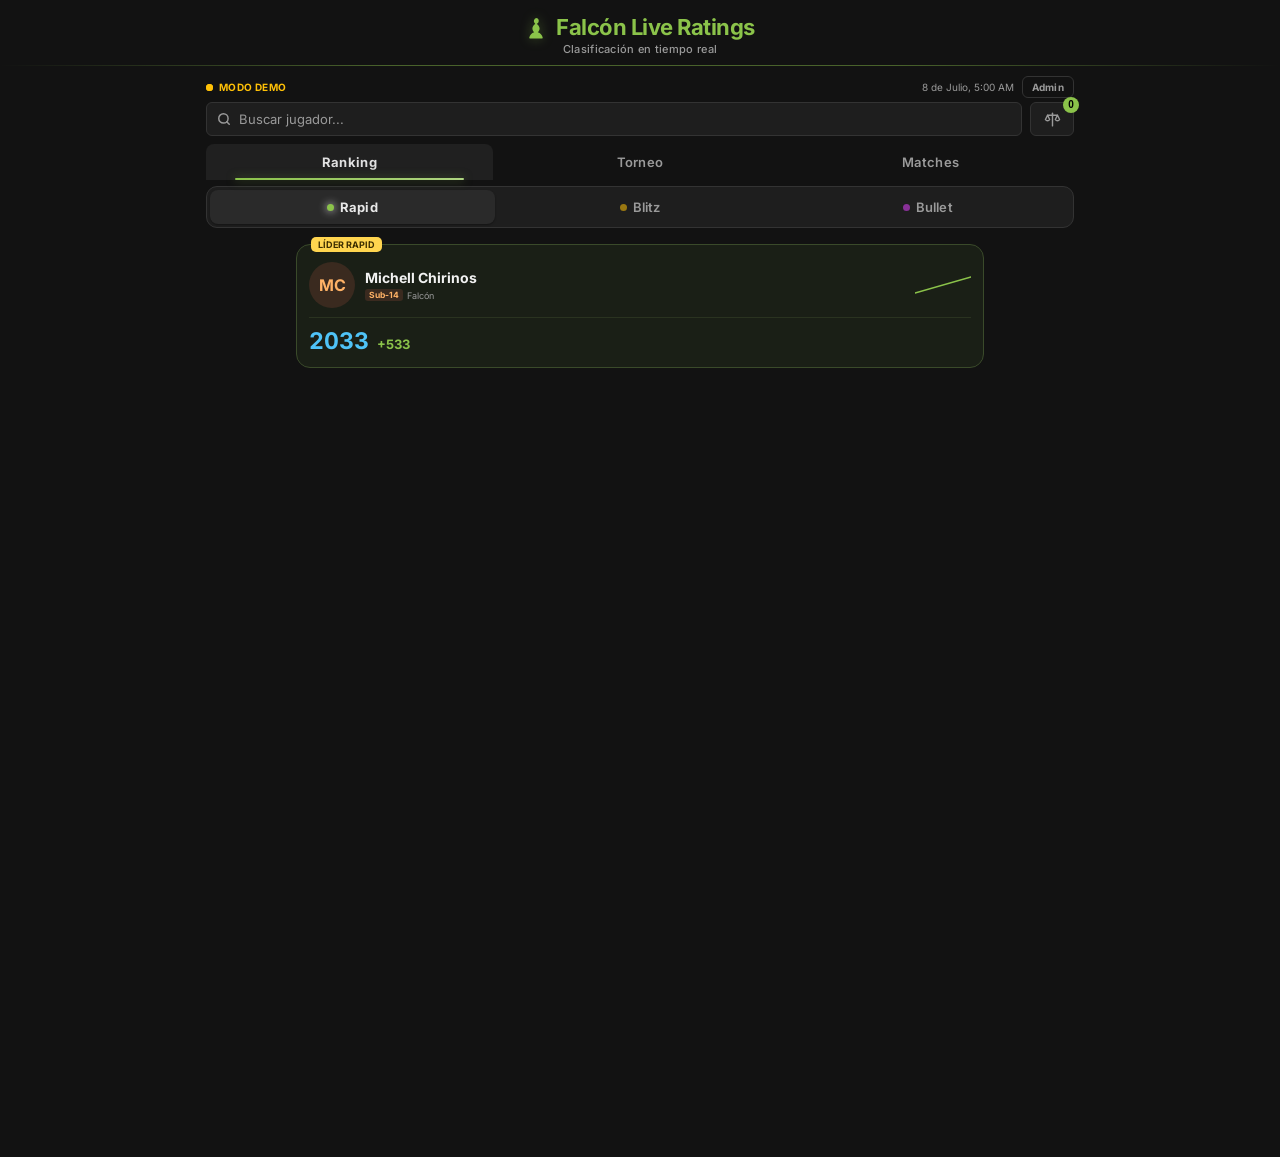
==== index.html @ d4ab5577 "feat(web): index v3.6 de GLM 5.3 con atajos PWA, deep links y modo comparar" ====
<!DOCTYPE html>
<html lang="es">
<head>
<meta charset="UTF-8">
<meta name="viewport" content="width=device-width,initial-scale=1,viewport-fit=cover">
<title>Falcón Live Ratings</title>
<link rel="manifest" href="/manifest.webmanifest">
<link rel="icon" href="/icons/favicon-32.png" sizes="32x32" type="image/png">
<link rel="apple-touch-icon" href="/icons/apple-touch-icon.png">
<meta name="theme-color" content="#121212">
<meta name="mobile-web-app-capable" content="yes">
<meta name="apple-mobile-web-app-capable" content="yes">
<meta name="apple-mobile-web-app-status-bar-style" content="black-translucent">
<meta name="apple-mobile-web-app-title" content="Falcón">
<link rel="stylesheet" href="/fonts/inter.css">
<!-- Chart.js: defer para no bloquear el primer render (Mejora 5) -->
<script src="/vendor/chart.umd.min.js" defer></script>
<style>
*{margin:0;padding:0;box-sizing:border-box}
:root{
  --bg:#121212;--bg2:#1e1e1e;--bg3:#2a2a2a;
  --text:#e8e8e8;--text2:#b3b3b3;
  --green:#8BC34A;--red:#f44336;--blue:#42a5f5;
  --border:#333;--hover:#2a2a2a;
  --tab-active:#8BC34A;--tab-bg:#1e1e1e;
  --rank-red:#e57373;--header-green:#8BC34A;
  --gold:#ffd54f;--silver:#b0bec5;--bronze:#ffab40;
  /* NUEVO (Mejora 4): tokens de accesibilidad y jerarquía */
  --text3:#9a9a9a;                 /* subido de #888 → contraste AA sobre #121212 */
  --focus-ring:0 0 0 2px #121212, 0 0 0 4px #8BC34A;
  --shadow-1:0 1px 2px rgba(0,0,0,.35);
  --shadow-2:0 4px 14px rgba(0,0,0,.45);
  --ease-out:cubic-bezier(.2,.7,.2,1);
  --dur-fast:.15s;--dur:.22s;--dur-slow:.35s
}
body{font-family:'Inter',system-ui,-apple-system,sans-serif;
  background:var(--bg);color:var(--text);
  min-height:100vh;-webkit-font-smoothing:antialiased;
  -webkit-tap-highlight-color:transparent}

/* ─── HEADER ─── */
.header{background:var(--bg);border-bottom:1px solid var(--border);
  padding:14px 16px 10px}
.header-inner{max-width:720px;margin:0 auto;text-align:center}
.header h1{font-size:20px;font-weight:700;color:var(--header-green);
  letter-spacing:-.5px;line-height:1.2}
.header .sub{font-size:11px;color:var(--text3);font-weight:500;
  margin-top:2px;letter-spacing:.3px}

/* ─── DATE ─── */
.date-bar{max-width:720px;margin:0 auto;padding:8px 16px 6px;
  text-align:center}
.date-bar span{font-size:13px;color:var(--text2);font-weight:500}

/* ─── SEARCH ─── */
.search-wrap{max-width:720px;margin:0 auto;padding:4px 16px 8px}
.search-box{display:flex;align-items:center;background:var(--bg2);
  border:1px solid var(--border);border-radius:6px;padding:0 10px;height:34px}
.search-box svg{flex-shrink:0;color:var(--text3)}
.search-box input{flex:1;background:none;border:none;outline:none;
  color:var(--text);font-size:13px;font-family:inherit;
  padding:0 8px;height:100%}
.search-box input::placeholder{color:var(--text3)}

/* ─── TABS ─── */
.tabs{max-width:720px;margin:0 auto;padding:0 16px 2px;
  display:flex;gap:4px;position:relative}
.tab-btn{flex:1;padding:9px 6px;font-size:11.5px;font-weight:600;
  color:var(--text3);background:transparent;border:none;
  cursor:pointer;transition:color .2s ease,background .2s ease;font-family:inherit;
  letter-spacing:.3px;text-align:center;border-radius:8px 8px 0 0;
  position:relative}
.tab-btn::after{content:'';position:absolute;bottom:0;left:20%;right:20%;height:2px;
  border-radius:1px;background:transparent;transition:all .25s ease}
.tab-btn:hover{color:var(--text);background:rgba(255,255,255,.04)}
.tab-btn.active{color:#e0e0e0;font-weight:700;background:rgba(255,255,255,.06)}
.tab-btn.active::after{left:10%;right:10%;height:2.5px;background:linear-gradient(90deg,#8BC34A,#aed581);box-shadow:0 0 8px rgba(139,195,74,.4)}
.tab-btn .live-badge{display:inline-block;font-size:7.5px;font-weight:700;
  color:#fff;background:rgba(244,67,54,.75);padding:1px 5px;
  border-radius:3px;margin-left:3px;vertical-align:1px;animation:liveBlink 1.8s ease-in-out infinite;
  letter-spacing:.3px}
@keyframes liveBlink{0%,100%{opacity:1}50%{opacity:.5}}

/* ─── TOURNAMENT HEADER ─── */
.t-header{max-width:720px;margin:0 auto;padding:14px 16px 6px}
.t-header h2{font-size:14px;font-weight:700;color:var(--text);line-height:1.3}
.t-header .meta{font-size:11px;color:var(--text2);margin-top:2px;font-weight:500}

/* Fila de navegación entre torneos: chevron ‹ · título centrado · chevron › */
.t-nav-row{display:flex;align-items:center;justify-content:space-between;gap:8px}
.t-nav-row h2{flex:1;text-align:center;justify-content:center}
.t-nav-arrow{
  background:none;border:none;cursor:pointer;
  width:32px;height:32px;border-radius:8px;
  display:inline-flex;align-items:center;justify-content:center;
  color:var(--text2);transition:background .15s ease,color .15s ease,transform .1s ease;
  font-family:inherit;flex-shrink:0;padding:0
}
.t-nav-arrow svg{width:18px;height:18px;display:block}
.t-nav-arrow:hover:not(.disabled){background:var(--hover);color:var(--text)}
.t-nav-arrow:active:not(.disabled){transform:scale(.9)}
.t-nav-arrow.disabled{opacity:.25;cursor:not-allowed;pointer-events:none}
/* Selector de ritmo (fila superior): ‹ Rapid › — permite filtrar torneos por ritmo */
.t-ritmo-row{display:flex;align-items:center;justify-content:center;gap:8px;
  margin-bottom:6px;padding-bottom:6px;border-bottom:1px solid var(--border)}
.t-ritmo-label{font-size:11px;font-weight:700;color:var(--text3);text-transform:uppercase;
  letter-spacing:.5px;min-width:60px;text-align:center}
.t-ritmo-row .t-nav-arrow{width:28px;height:28px}
.t-ritmo-row .t-nav-arrow svg{width:16px;height:16px}

/* ─── TABLE ─── */
.table-wrap{max-width:720px;margin:0 auto;padding:2px 0 60px}

/* Rank */
.rank{text-align:center;font-size:13px;font-weight:600;
  color:var(--rank-red);font-variant-numeric:tabular-nums}
.rank.g{color:var(--gold)}
.rank.s{color:var(--silver)}
.rank.b{color:var(--bronze)}

/* Name */
.name{font-size:13px;font-weight:500;color:var(--text);overflow:hidden;
  text-overflow:ellipsis;white-space:nowrap;padding-right:6px;
  display:flex;align-items:center;gap:4px}
.name-tag{font-size:9px;font-weight:700;background:var(--gold);color:#000;
  padding:1px 4px;border-radius:3px;flex-shrink:0;line-height:1.4}
.name-mun{font-size:9px;color:var(--text3);flex-shrink:0;white-space:nowrap}

/* Flag */
.flag{width:20px;height:14px;border-radius:2px;object-fit:cover;flex-shrink:0;cursor:pointer;transition:opacity .15s}
.flag:hover{opacity:.8}
.flag-wrap{position:relative;display:inline-flex;align-items:center}
.flag-tip{display:none;position:absolute;bottom:calc(100% + 6px);left:50%;transform:translateX(-50%);
  background:#333;color:var(--text);font-size:10px;font-weight:600;padding:3px 8px;
  border-radius:4px;white-space:nowrap;pointer-events:none;z-index:10}
.flag-tip::after{content:'';position:absolute;top:100%;left:50%;transform:translateX(-50%);
  border:4px solid transparent;border-top-color:#333}
.flag-tip.show{display:block}

/* Pts (tournament) */
.pts{text-align:right;font-size:13px;font-weight:600;color:var(--text);
  font-variant-numeric:tabular-nums}

/* ELO */
.elo{text-align:right;font-size:13px;font-weight:600;color:#4fc3f7;
  font-variant-numeric:tabular-nums}

/* Var */
.var{text-align:right;font-size:12px;font-weight:700;
  font-variant-numeric:tabular-nums}
.var.up{color:var(--green)}
.var.down{color:var(--red)}
.var.flat{color:var(--text3)}

/* Search icon (magnifying glass) */
.search-icon{display:flex;align-items:center;justify-content:center;
  cursor:pointer;opacity:.4;transition:opacity .15s}
.search-icon:hover{opacity:1}
.search-icon svg{color:var(--text2)}

/* ─── LOADING ─── */
.loading-wrap{max-width:720px;margin:0 auto;padding:80px 16px;text-align:center}
.loading-wrap p{color:var(--text2);font-size:13px}
.spinner{width:24px;height:24px;border:2.5px solid var(--border);
  border-top-color:var(--green);border-radius:50%;
  animation:spin .7s linear infinite;margin:0 auto 16px}
@keyframes spin{to{transform:rotate(360deg)}}

/* ─── EMPTY ─── */
.empty-wrap{max-width:720px;margin:0 auto;padding:80px 16px;text-align:center}
.empty-wrap p{color:var(--text2);font-size:13px;line-height:1.5}

/* ═══════════════════════════════════════
   MODAL — HISTORIAL DEL JUGADOR
   ═══════════════════════════════════════ */
.modal-overlay{display:none;position:fixed;inset:0;background:rgba(0,0,0,.75);
  z-index:100;align-items:center;justify-content:center;padding:12px}
.modal-overlay.open{display:flex}
.modal{background:var(--bg);border:1px solid var(--border);border-radius:10px;
  width:100%;max-width:580px;max-height:85vh;overflow-y:auto;
  -webkit-overflow-scrolling:touch}
.modal-head{display:flex;align-items:center;justify-content:space-between;
  padding:14px 16px;border-bottom:1px solid var(--border);position:sticky;
  top:0;background:var(--bg);z-index:2;border-radius:10px 10px 0 0}
.modal-head h3{font-size:15px;font-weight:700;color:var(--header-green);
  overflow:hidden;text-overflow:ellipsis;white-space:nowrap;min-width:0}
.modal-close{background:none;border:none;cursor:pointer;color:var(--text2);
  padding:4px;display:flex}
.modal-close:hover{color:var(--text)}
.modal-body{padding:14px 16px 24px}

/* Modal tables */
.mtbl{width:100%;border-collapse:collapse;margin-bottom:4px;font-size:12px}
.mtbl:last-child{margin-bottom:0}
.mtbl-title{font-size:12px;font-weight:700;color:var(--gold);
  margin:18px 0 8px;text-transform:uppercase;letter-spacing:.5px;
  padding-bottom:4px;border-bottom:1px solid var(--border)}
.mtbl-title:first-child{margin-top:0}
.mtbl th{text-align:left;font-size:10px;font-weight:600;color:var(--text3);
  text-transform:uppercase;letter-spacing:.4px;padding:6px 8px;
  border-bottom:1px solid var(--border)}
.mtbl th.r,.mtbl th.c{text-align:center}
.mtbl td{padding:7px 8px;border-bottom:1px solid #1a1a1a;color:var(--text2);
  font-variant-numeric:tabular-nums}
.mtbl td:first-child{color:var(--text);font-weight:500}
.mtbl td.r,.mtbl td.c{text-align:center}
.mtbl tr:last-child td{border-bottom:none}

/* Filas de BYE en el modal del Torneo: se muestran atenuadas para distinguirlas
   visualmente de las partidas reales. Un BYE no es una victoria "real" — el
   jugador ganó por incomparecencia del rival. Igual se muestra para que la
   columna "R" (ronda) no quede con huecos en Round Robin impares. */
.mtbl tr.bye-row td{opacity:.55}
.mtbl tr.bye-row td .res-w{color:var(--text3);font-weight:500}
.mtbl tr.bye-row td:nth-child(4){color:var(--text3);font-style:italic}

/* Partidas table: separate columns, no stacking, horizontal scroll.
   Column order: Fecha | C | Res | Oponente | +/- | Torneo.
   No se truncan fechas ni nombres de torneo — el usuario quiere ver todo. */
.mtbl-scroll{overflow-x:auto;-webkit-overflow-scrolling:touch;margin:0 -16px 4px;padding:0 16px}
.mtbl-partidas{min-width:560px;table-layout:fixed}
.mtbl-partidas th:nth-child(1),.mtbl-partidas td:nth-child(1){width:96px;white-space:nowrap}
.mtbl-partidas th:nth-child(2),.mtbl-partidas td:nth-child(2){width:28px;text-align:center;white-space:nowrap}
.mtbl-partidas th:nth-child(3),.mtbl-partidas td:nth-child(3){width:42px;text-align:center;white-space:nowrap}
.mtbl-partidas .opp-cell{width:auto;white-space:nowrap;font-weight:500;color:var(--text)}
.mtbl-partidas .v-cell{width:64px;text-align:right;white-space:nowrap;font-weight:600}
.mtbl-partidas .torneo-cell{width:180px;white-space:normal;overflow-wrap:break-word;word-break:break-word;font-size:11px;color:var(--text3)}

/* Torneos table */
.mtbl-torneos td:nth-child(3) div:first-child{white-space:nowrap}

/* Result colors */
.res-w{color:#4caf50;font-weight:600}
.res-l{color:#f44336;font-weight:600}
.res-d{color:#42a5f5;font-weight:600}
.color-w{color:var(--text)}
.color-b{color:var(--text3)}

/* Score colors */
.score-good{color:#4caf50}
.score-bad{color:#f44336}
.score-mid{color:#ffc107}

/* Ritmo colors */
.ritmo-rapid{color:#8BC34A}
.ritmo-blitz{color:#ffc107}
.ritmo-bullet{color:#e040fb}

/* Ritmo inline SVG icon */
.ri-svg{width:16px;height:16px;vertical-align:middle;margin-right:2px;flex-shrink:0}
.t-header h2{display:flex;align-items:center;gap:6px}

/* ─── LIVE STATUS ─── */
.live-bar{max-width:720px;margin:0 auto;padding:10px 16px 0;display:flex;
  align-items:center;justify-content:space-between}
.live-tag{display:flex;align-items:center;gap:6px}
.live-dot{position:relative;width:7px;height:7px;display:inline-flex}
.live-dot i{position:absolute;inset:0;border-radius:50%;background:var(--green);
  font-style:normal;animation:livePulse 1.8s ease-out infinite;transition:background-color .5s ease}
.live-dot b{position:relative;display:block;width:7px;height:7px;border-radius:50%;
  background:var(--green);transition:background-color .5s ease}
.live-tag.demo .live-dot i,.live-tag.demo .live-dot b{background:#ffc107}
.live-tag.offline .live-dot i,.live-tag.offline .live-dot b{background:#f44336;animation:none}
.live-tag span{font-size:10px;font-weight:700;letter-spacing:.4px;color:var(--green);transition:color .5s ease}
.live-tag.demo span{color:#ffc107}
.live-right{display:flex;align-items:center;gap:8px;min-width:0}
.admin-link{font-size:10px;font-weight:700;letter-spacing:.3px;color:var(--text3);
  text-decoration:none;padding:4px 9px;border:1px solid var(--border);border-radius:6px;
  white-space:nowrap;transition:color .2s ease,border-color .2s ease}
.admin-link:hover{color:var(--text);border-color:var(--text3)}
.install-btn{font-family:inherit;font-size:10px;font-weight:700;letter-spacing:.3px;color:var(--green);
  background:none;border:1px solid var(--border);border-radius:6px;padding:4px 9px;cursor:pointer;
  white-space:nowrap;transition:color .2s ease,border-color .2s ease}
.install-btn:hover{color:var(--text);border-color:var(--text3)}
.install-btn[hidden]{display:none}
.live-tag.offline span{color:#f44336}
.live-time{font-size:10px;color:var(--text3)}
@keyframes livePulse{0%{transform:scale(1);opacity:.65}100%{transform:scale(2.6);opacity:0}}

/* ─── AVATAR (foto real con fallback a iniciales) ─── */
.avatar{width:30px;height:30px;border-radius:50%;flex-shrink:0;position:relative;
  display:flex;align-items:center;justify-content:center;font-size:11px;font-weight:700;
  overflow:hidden}
.avatar img{position:absolute;inset:0;width:100%;height:100%;object-fit:cover}
.avatar.lg{width:46px;height:46px;font-size:16px}

/* ─── FILA DE JUGADOR (ranking y torneo) ─── */
.prow,.trow{display:flex;align-items:center;gap:8px;padding:9px 16px;
  border-bottom:1px solid #1f1f1f;
  transition:background .15s ease}
.prow{cursor:pointer;transition:transform .1s ease,background .15s ease,border-color .15s ease}
.trow{cursor:pointer;transition:background .15s ease}
.prow:last-child,.trow:last-child{border-bottom:none}
.prow:hover{background:var(--hover);border-bottom-color:#2a2a2a}
.trow:hover{background:var(--hover)}
.prow:active{transform:scale(.985);background:var(--bg3)}
.rankbox{width:20px;text-align:center;flex-shrink:0}
.rk-n{font-size:13px;font-weight:700;color:var(--rank-red);font-variant-numeric:tabular-nums}
.rk-n.g{color:var(--gold)}
.rk-n.s{color:var(--silver)}
.rk-n.b{color:var(--bronze)}
.rk-chg{font-size:8px;font-weight:700}
.rk-chg.up{color:var(--green)}
.rk-chg.down{color:var(--red)}
.rk-chg.flat{color:var(--text3)}
.pinfo{flex:1;min-width:0}
.pname{font-size:12.5px;font-weight:500;color:var(--text);white-space:nowrap;
  overflow:hidden;text-overflow:ellipsis}
.pname.champ{font-weight:700;color:#fff}
.ptag{font-size:8.5px;font-weight:700;padding:1px 4px;border-radius:3px;display:inline-block}
.ptag.mtag{background:#242424;color:var(--text3);font-weight:600}
.tags-row{display:flex;gap:4px;align-items:center;margin-top:2px}
/* Badge flotante sobre el jugador #1 en la lista del torneo.
   Muestra "Líder" si el torneo está activo, "Ganador" si está finalizado.
   Es un complemento visual al label condicional del resumen del torneo. */
.top-badge{display:inline-flex;align-items:center;gap:4px;font-size:8.5px;font-weight:800;
  padding:1px 5px;border-radius:999px;line-height:1.4;
  background:rgba(255,213,79,.16);color:var(--gold);
  margin-bottom:4px;text-transform:uppercase;letter-spacing:.35px}
.spark{flex-shrink:0}
.pstats{text-align:right;flex-shrink:0;min-width:44px}
.prating{font-size:14px;font-weight:700;color:#4fc3f7;font-variant-numeric:tabular-nums}
.pdelta{font-size:10px;font-weight:600}
.pdelta.up{color:var(--green)}
.pdelta.down{color:var(--red)}
.pdelta.flat{color:var(--text3)}

/* Chevron "›" solo en filas de ranking (clicables) */
.prow::after{
  content:'›';color:var(--text3);font-size:20px;font-weight:300;
  opacity:.35;margin-left:4px;flex-shrink:0;
  transition:opacity .15s ease,transform .15s ease
}
.prow:hover::after{opacity:1;transform:translateX(2px)}
.hero-inner{transition:transform .1s ease,background .15s ease}
.hero-inner:active{transform:scale(.985);background:#222a18}
.mplayer{transition:background .15s ease}
.mplayer:active{background:var(--bg3)}

/* ─── HERO CARD (líder del ranking activo) ─── */
.hero-card{max-width:720px;margin:8px auto 0;padding:0 16px}
.hero-inner{background:#1a1f16;border:1px solid #3a4a2a;border-radius:14px;
  padding:12px;position:relative;cursor:pointer}
.hero-badge{position:absolute;top:-8px;left:14px;background:var(--gold);color:#3d2e00;
  font-size:9px;font-weight:700;padding:2px 7px;border-radius:5px}
.hero-top{display:flex;align-items:center;gap:10px;margin-top:5px}
.hero-name{font-size:14px;font-weight:700;color:#f2f2f2;white-space:nowrap;
  overflow:hidden;text-overflow:ellipsis}
.hero-tags{display:flex;gap:4px;margin-top:3px;align-items:center}
.hero-foot{display:flex;align-items:baseline;justify-content:space-between;
  margin-top:9px;padding-top:9px;border-top:1px solid #2a3320}
.hero-rating{font-size:23px;font-weight:700;color:#4fc3f7;font-variant-numeric:tabular-nums}
.hero-delta{font-size:13px;font-weight:700}
/* Corrige el bug: la variación del líder salía en blanco porque faltaban
   reglas de color para .hero-delta.up/.down/.flat. Ahora usa verde/rojo/gris. */
.hero-delta.up{color:var(--green)}
.hero-delta.down{color:var(--red)}
.hero-delta.flat{color:var(--text3)}

/* ─── MATCHES (tab dedicado a los 1 a 1) ─── */
.mrow{padding:10px 16px;border-bottom:1px solid #1e1e1e}
.mrow:last-child{border-bottom:none}
.mrow-top{display:flex;align-items:center;justify-content:space-between;margin-bottom:8px}
.mrow-ritmo{font-size:10px;color:var(--text3);display:flex;align-items:center}
.mrow-date{font-size:10px;color:var(--text3)}
.mrow-players{display:flex;align-items:center;gap:6px}
.mplayer{flex:1;min-width:0;display:flex;align-items:center;gap:8px;cursor:pointer;
  border-radius:8px;padding:4px}
.mplayer:hover{background:var(--hover)}
.mplayer.right{flex-direction:row-reverse;text-align:right}
/* .mp-info: layout vertical (badge arriba, nombre medio, delta abajo), todo centrado.
   Importante: NO usar overflow:hidden ni white-space:nowrap en .mp-name, para que
   los nombres y apellidos se muestren completos sin truncar (ej. "Joaquín Guanipa"
   no debe cortarse como "Joaquín Guan..."). */
.mp-info{min-width:0;flex:1;display:flex;flex-direction:column;align-items:center;
  justify-content:center;gap:1px;text-align:center}
.mplayer.right .mp-info{align-items:center;text-align:center}
.mp-name{font-size:10.5px;font-weight:600;color:var(--text);
  word-break:break-word;line-height:1.2;text-align:center;
  overflow:visible;text-overflow:clip;white-space:normal}
.mp-delta{font-size:10.5px;font-weight:600;color:var(--text2);font-variant-numeric:tabular-nums;
  text-align:center;line-height:1.2}
.mp-delta span.up{color:var(--green)}
.mp-delta span.down{color:var(--red)}
.mp-delta span.flat{color:var(--text3)}
.mrow-score{flex-shrink:0;font-size:15px;font-weight:700;color:var(--text);
  padding:0 2px;font-variant-numeric:tabular-nums}
/* Mini-badge "GANADOR" para el vencedor de cada match.
   Se coloca ENCIMA del nombre (no junto a él), centrado horizontalmente,
   para no ocultar ni truncar el nombre del jugador.
   El layout de .mp-info es: [badge] / [nombre] / [delta], apilados verticalmente
   y centrados. Las letras llevan un borde negro fino para mejorar el contraste
   sobre el fondo verde semitransparente. */
.win-badge{display:inline-flex;align-items:center;justify-content:center;
  font-size:7.5px;font-weight:800;padding:1px 6px;border-radius:999px;line-height:1.4;
  background:rgba(139,195,74,.22);color:var(--green);
  text-transform:uppercase;letter-spacing:.3px;
  white-space:nowrap;align-self:center;margin-bottom:1px;
  /* Borde negro fino en las letras para mejorar contraste y legibilidad */
  text-shadow:0 0 1px #000,0 0 1px #000,0.5px 0.5px 0 #000,-0.5px -0.5px 0 #000,0.5px -0.5px 0 #000,-0.5px 0.5px 0 #000;
  -webkit-text-stroke:0.3px #000}
/* Placeholder invisible: ocupa el mismo espacio que un badge real pero no se ve.
   Esto garantiza que los nombres de ambos jugadores (ganador y perdedor) queden
   a la MISMA altura vertical, ya que ambos .mp-info tienen 3 elementos del mismo tamaño. */
.win-badge.placeholder{visibility:hidden;background:transparent}

/* ─── SKELETON (estado de carga) ─── */
.skel-wrap{max-width:720px;margin:0 auto;padding:12px 16px}
.skel-row{display:flex;align-items:center;gap:10px;padding:9px 0}
.skel{background:linear-gradient(90deg,#1e1e1e 25%,#2a2a2a 37%,#1e1e1e 63%);
  background-size:400% 100%;animation:skelShine 1.4s ease infinite;border-radius:4px}
.skel.circ{width:30px;height:30px;border-radius:50%;flex-shrink:0}
.skel.line{height:10px;flex:1;max-width:140px}
.skel.num{width:40px;height:14px}
@keyframes skelShine{0%{background-position:100% 0}100%{background-position:0 0}}

/* ─── RESPONSIVE ─── */
@media(max-width:440px){
  .name{font-size:12px}
  .elo{font-size:12px}
  .var{font-size:11px}
  .pts{font-size:12px}
  .flag{width:18px;height:12px}
  .avatar{width:27px;height:27px;font-size:10px}
  .avatar.lg{width:42px;height:42px;font-size:15px}
  .prow,.trow{padding:9px 10px}
  .hero-card{padding:0 10px}
}

/* ─── FLASH DE ACTUALIZACIÓN (live changes) ─── */
@keyframes flashGreen{
  0%{background-color:rgba(139,195,74,0.4)}
  100%{background-color:transparent}
}
@keyframes flashRed{
  0%{background-color:rgba(244,67,54,0.4)}
  100%{background-color:transparent}
}
.flash-up{animation:flashGreen 1.2s ease-out}
.flash-down{animation:flashRed 1.2s ease-out}

/* ─── UTILITY: hide rows without destroying DOM (non-destructive search filter) ─── */
.hidden{display:none !important}

/* ─── SMOOTH CONTENT TRANSITION (demo → live handoff + tab switch) ─── */
#content{transition:opacity .25s ease}
#content.fading{opacity:0}
#content{animation:contentFadeIn .22s ease}
@keyframes contentFadeIn{
  from{opacity:0;transform:translateY(4px)}
  to{opacity:1;transform:none}
}

/* ═══════════════════════════════════════════════════════════
   PLAYER PROFILE PAGE (full-screen, hash-routed)
   ═══════════════════════════════════════════════════════════ */
#playerProfile{animation:profileFadeIn .25s ease}
@keyframes profileFadeIn{from{opacity:0;transform:translateY(6px)}to{opacity:1;transform:none}}

/* Header: avatar (square, half screen) + name + meta tags */
.pprofile-head{display:grid;grid-template-columns:1fr 1fr;gap:18px;margin-bottom:18px;align-items:center}
.pprofile-head .avatar{width:100%;height:auto;aspect-ratio:1;border-radius:10px;font-size:28px}
.pprofile-head .avatar img{position:absolute;inset:0;width:100%;height:100%;object-fit:cover;border-radius:10px}
.pprofile-head .pprofile-title{min-width:0}
.pprofile-head .pprofile-name{font-size:22px;font-weight:700;color:#fff;letter-spacing:-.4px;
  white-space:nowrap;overflow:hidden;text-overflow:ellipsis}
.pprofile-head .pprofile-tags{display:flex;gap:6px;flex-wrap:wrap;margin-top:6px}
.pprofile-head .pprofile-tags .ptag{font-size:9.5px}

/* Section wrapper */
.pprofile-section{margin-bottom:24px}
.pprofile-section-title{font-size:11px;font-weight:700;color:var(--gold);
  text-transform:uppercase;letter-spacing:.6px;margin-bottom:10px;
  padding-bottom:6px;border-bottom:1px solid var(--border)}

/* Multi-rhythm rating cards grid */
.rhythm-cards{display:grid;grid-template-columns:repeat(3,1fr);gap:10px}
.rhythm-card{background:var(--bg2);border:1px solid var(--border);border-radius:10px;
  padding:12px;position:relative;overflow:hidden;
  transition:border-color .2s ease,transform .15s ease}
.rhythm-card:not(.inactive):hover{border-color:#444;transform:translateY(-1px)}
.rhythm-card::before{content:'';position:absolute;left:0;top:0;bottom:0;width:3px;background:var(--accent-color,#8BC34A)}
.rhythm-card[data-ritmo="Rapid"]{--accent-color:#8BC34A}
.rhythm-card[data-ritmo="Blitz"]{--accent-color:#ffc107}
.rhythm-card[data-ritmo="Bullet"]{--accent-color:#e040fb}
.rhythm-card.inactive{opacity:.5;border-style:dashed}
.rhythm-card.inactive::before{background:var(--text3)}
.rc-label{font-size:10px;font-weight:700;color:var(--text3);text-transform:uppercase;
  letter-spacing:.5px;margin-bottom:6px;display:flex;align-items:center;gap:4px}
.rc-elo{font-size:24px;font-weight:700;color:#4fc3f7;font-variant-numeric:tabular-nums;line-height:1.1}
.rhythm-card.inactive .rc-elo{color:var(--text3);font-size:18px}
.rc-meta{display:flex;justify-content:space-between;align-items:baseline;margin-top:6px;font-size:11px}
.rc-rank{color:var(--text2);font-weight:600}
.rc-rank b{color:var(--gold);font-weight:700}
.rc-delta{font-weight:700;font-variant-numeric:tabular-nums}
.rc-delta.up{color:var(--green)}
.rc-delta.down{color:var(--red)}
.rc-delta.flat{color:var(--text3)}

/* Chart container */
.chart-container{background:var(--bg2);border:1px solid var(--border);border-radius:10px;
  padding:14px 12px 8px;position:relative;width:100%;height:260px}
.chart-empty{padding:30px 10px;text-align:center;color:var(--text3);font-size:12px}

/* Metadata grid */
.meta-grid{display:grid;grid-template-columns:repeat(3,1fr);gap:10px}
.meta-card{background:var(--bg2);border:1px solid var(--border);border-radius:10px;padding:10px 12px;
  transition:border-color .2s ease,transform .15s ease}
.meta-card:hover{border-color:#444;transform:translateY(-1px)}
.meta-card .mc-label{font-size:9.5px;font-weight:700;color:var(--text3);text-transform:uppercase;letter-spacing:.5px}
.meta-card .mc-value{font-size:14px;font-weight:600;color:var(--text);margin-top:3px;
  white-space:nowrap;overflow:hidden;text-overflow:ellipsis}
.meta-card .mc-trend{font-size:10px;font-weight:700;margin-top:2px;font-variant-numeric:tabular-nums}
.meta-card .mc-trend.up{color:var(--green)}
.meta-card .mc-trend.down{color:var(--red)}
.meta-card .mc-trend.flat{color:var(--text3)}

/* Performance analytics grid */
.perf-grid{display:grid;grid-template-columns:1fr 1fr;gap:10px}
.perf-card{background:var(--bg2);border:1px solid var(--border);border-radius:10px;padding:12px;
  transition:border-color .2s ease,transform .15s ease}
.perf-card:hover{border-color:#444;transform:translateY(-1px)}
.perf-card .pc-title{font-size:11px;font-weight:700;color:var(--text);margin-bottom:8px;
  display:flex;align-items:center;justify-content:space-between}
.perf-card .pc-title .pc-ritmo-tag{font-size:9px;font-weight:700;padding:2px 6px;border-radius:4px;background:var(--bg3);color:var(--text2)}
.perf-card[data-ritmo="Rapid"] .pc-ritmo-tag{background:rgba(139,195,74,.15);color:#8BC34A}
.perf-card[data-ritmo="Blitz"] .pc-ritmo-tag{background:rgba(255,193,7,.15);color:#ffc107}
.perf-card[data-ritmo="Bullet"] .pc-ritmo-tag{background:rgba(224,64,251,.15);color:#e040fb}
.perf-card[data-ritmo="General"] .pc-ritmo-tag{background:rgba(79,195,247,.15);color:#4fc3f7}

/* W/D/L stat row */
.wdl-row{display:flex;justify-content:space-between;margin-bottom:10px;gap:6px}
.wdl-cell{text-align:center;flex:1}
.wdl-cell .wdl-num{font-size:18px;font-weight:700;font-variant-numeric:tabular-nums;line-height:1.1}
.wdl-cell.win .wdl-num{color:var(--green)}
.wdl-cell.draw .wdl-num{color:#42a5f5}
.wdl-cell.loss .wdl-num{color:var(--red)}
.wdl-cell .wdl-label{font-size:9.5px;color:var(--text3);text-transform:uppercase;letter-spacing:.5px;margin-top:2px}
.wdl-cell .wdl-pct{font-size:10px;color:var(--text2);font-weight:600;margin-top:2px}

/* Progress bar (win %) */
.progress-wrap{margin-top:4px}
.progress-label{display:flex;justify-content:space-between;font-size:10px;color:var(--text3);margin-bottom:4px}
.progress-label b{color:var(--text);font-weight:700}
.progress-track{height:6px;background:var(--bg3);border-radius:3px;overflow:hidden;position:relative}
.progress-fill{height:100%;border-radius:3px;transition:width .6s cubic-bezier(.2,.7,.3,1)}
.progress-fill.win{background:linear-gradient(90deg,#8BC34A,#aed581)}
.progress-fill.draw{background:linear-gradient(90deg,#42a5f5,#64b5f6)}
.progress-fill.loss{background:linear-gradient(90deg,#f44336,#e57373)}

/* Stacked horizontal bar (replaces donut) for win/draw/loss distribution.
   Reuses .progress-track + .progress-fill (win/draw/loss) but stacks the
   three segments side-by-side to fill 100% of the performance card width. */
.perf-bar{margin-top:10px;width:100%}
.perf-bar .progress-track{height:8px;display:flex}
.perf-bar .progress-fill{border-radius:0;transition:width .6s cubic-bezier(.2,.7,.3,1)}
.perf-bar .progress-fill:first-child{border-top-left-radius:3px;border-bottom-left-radius:3px}
.perf-bar .progress-fill:last-child{border-top-right-radius:3px;border-bottom-right-radius:3px}

/* Profile tables (reuses mtbl look but tighter) */
.pprofile-table{width:100%;border-collapse:collapse;font-size:12px}
.pprofile-table th{text-align:left;font-size:10px;font-weight:600;color:var(--text3);
  text-transform:uppercase;letter-spacing:.4px;padding:6px 8px;border-bottom:1px solid var(--border)}
.pprofile-table th.r,.pprofile-table th.c{text-align:center}
.pprofile-table td{padding:7px 8px;border-bottom:1px solid #1a1a1a;color:var(--text2);
  font-variant-numeric:tabular-nums}
.pprofile-table td:first-child{color:var(--text);font-weight:500}
.pprofile-table td.r,.pprofile-table td.c{text-align:center}
.pprofile-table tr:last-child td{border-bottom:none}
.pprofile-table-scroll{overflow-x:auto;-webkit-overflow-scrolling:touch;margin:0 -4px}
.pprofile-table-scroll .pprofile-table{min-width:560px}

/* Back button */
#backToHomeBtn{display:inline-flex;align-items:center;gap:6px;font-size:12px;font-weight:600}

/* Responsive profile layout */
@media(max-width:480px){
  .rhythm-cards{grid-template-columns:1fr;gap:8px}
  .meta-grid{grid-template-columns:1fr 1fr;gap:8px}
  .perf-grid{grid-template-columns:1fr;gap:8px}
  .pprofile-head{grid-template-columns:1fr;gap:14px}
  .pprofile-head .avatar{max-width:200px;justify-self:center;font-size:22px}
  .pprofile-head .pprofile-name{font-size:19px}
  .chart-container{height:220px}
}

/* Profile page loading skeleton when #profileDetails is empty */
#profileDetails:empty{
  display:block;height:420px;border-radius:10px;
  background:linear-gradient(90deg,var(--bg2) 25%,var(--bg3) 50%,var(--bg2) 75%);
  background-size:200% 100%;
  animation:skelShine 1.4s ease infinite
}

/* Top floating button */
#topBtn{
  position:fixed;bottom:20px;right:20px;
  width:40px;height:40px;border-radius:50%;
  background:var(--bg3);border:1px solid var(--border);
  color:var(--text);cursor:pointer;z-index:50;
  display:flex;align-items:center;justify-content:center;
  opacity:0;pointer-events:none;
  transition:opacity .2s ease,background .15s ease,transform .1s ease;
  font-size:18px;line-height:1
}
#topBtn.show{opacity:1;pointer-events:auto}
#topBtn:hover{background:var(--hover);transform:translateY(-2px)}
#topBtn:active{transform:scale(.9)}

/* ─── MEJORA 1: Contador de jugadores ─── */
.ranking-count{max-width:720px;margin:0 auto;padding:6px 16px 2px;
  font-size:11px;color:var(--text3);font-weight:500}
.ranking-count b{color:var(--text2);font-weight:700}

/* ─── MEJORA 2: Botón compartir + toast ─── */
.share-btn{display:inline-flex;align-items:center;gap:5px;
  background:var(--bg3);border:1px solid var(--border);border-radius:8px;
  padding:7px 14px;font-size:11px;font-weight:600;color:var(--text2);
  cursor:pointer;transition:all .15s;font-family:inherit}
.share-btn:hover{background:var(--hover);color:var(--text);border-color:#444}
.share-btn:active{transform:scale(.96)}
.share-btn svg{flex-shrink:0}
.toast{position:fixed;bottom:80px;left:50%;transform:translateX(-50%) translateY(20px);
  background:#2e7d32;color:#fff;font-size:12px;font-weight:600;
  padding:10px 20px;border-radius:8px;opacity:0;pointer-events:none;
  transition:all .25s ease;z-index:200;white-space:nowrap;
  box-shadow:0 4px 16px rgba(0,0,0,.4)}
.toast.show{opacity:1;transform:translateX(-50%) translateY(0)}

/* ─── MEJORA 5: Racha (streak) ─── */
.streak-card{background:var(--bg2);border:1px solid var(--border);border-radius:10px;
  padding:12px;display:flex;align-items:center;gap:12px;
  transition:border-color .2s ease,transform .15s ease}
.streak-card:hover{border-color:#444;transform:translateY(-1px)}
.streak-icon{font-size:28px;line-height:1}
.streak-info{flex:1}
.streak-info .streak-label{font-size:10px;font-weight:700;color:var(--text3);
  text-transform:uppercase;letter-spacing:.5px}
.streak-info .streak-value{font-size:16px;font-weight:700;color:var(--text);margin-top:2px}
.streak-info .streak-value.win{color:var(--green)}
.streak-info .streak-value.loss{color:var(--red)}

/* ─── MEJORA 6: Indicador offline ─── */
.offline-bar{max-width:720px;margin:0 auto;padding:8px 16px 0;
  font-size:10px;color:#ffc107;font-weight:600;text-align:center;
  display:none}
.offline-bar.show{display:block}

/* ─── MEJORA 7: Mejor victoria ─── */
.best-win-card{background:linear-gradient(135deg,#1a2a16 0%,#1e1e1e 100%);
  border:1px solid #3a4a2a;border-radius:10px;padding:14px;
  display:flex;align-items:center;gap:14px}
.best-win-card .bw-icon{font-size:32px;line-height:1;flex-shrink:0}
.best-win-card .bw-info{flex:1;min-width:0}
.best-win-card .bw-label{font-size:10px;font-weight:700;color:var(--gold);
  text-transform:uppercase;letter-spacing:.5px}
.best-win-card .bw-opp{font-size:14px;font-weight:700;color:var(--text);margin-top:3px;
  white-space:nowrap;overflow:hidden;text-overflow:ellipsis}
.best-win-card .bw-meta{font-size:11px;color:var(--text2);margin-top:2px}

/* ─── MEJORA 8: Filtro por torneo ─── */
.filter-chips{display:flex;flex-wrap:wrap;gap:6px;margin-bottom:10px}
.filter-chip{font-size:10px;font-weight:600;padding:5px 10px;border-radius:6px;
  background:var(--bg3);border:1px solid var(--border);color:var(--text2);
  cursor:pointer;transition:all .15s;font-family:inherit;white-space:nowrap}
.filter-chip:hover{border-color:#555;color:var(--text)}
.filter-chip.active{background:var(--green);color:#000;border-color:var(--green);font-weight:700}

/* ─── MEJORA 9: Resumen del torneo ─── */
.torneo-summary{max-width:720px;margin:0 auto;padding:8px 16px 4px;
  display:flex;gap:8px;flex-wrap:wrap}
.torneo-stat{background:var(--bg2);border:1px solid var(--border);border-radius:8px;
  padding:8px 12px;flex:1;min-width:90px;text-align:center}
.torneo-stat .ts-label{font-size:9px;font-weight:700;color:var(--text3);
  text-transform:uppercase;letter-spacing:.4px}
.torneo-stat .ts-value{font-size:15px;font-weight:700;color:var(--text);margin-top:2px;
  font-variant-numeric:tabular-nums}

/* ─── MEJORA 10: Indicador de cambio reciente ─── */
.prow .recent-dot,.trow .recent-dot{
  width:6px;height:6px;border-radius:50%;flex-shrink:0;
  animation:recentPulse 2s ease-in-out infinite}
.prow .recent-dot.up,.trow .recent-dot.up{background:var(--green)}
.prow .recent-dot.down,.trow .recent-dot.down{background:var(--red)}
@keyframes recentPulse{0%,100%{opacity:1}50%{opacity:.4}}

/* ═══════════════════════════════════════════════════════════════
   MEJORAS UI/UX (v2) — 5 mejoras adicionales aplicadas encima de
   las 10 mejoras previas. Están agrupadas y comentadas por bloque.
   ═══════════════════════════════════════════════════════════════ */

/* ── MEJORA 1 · Micro-feedback consistente en interacciones ── */
/* Todos los elementos clicables comparten un mismo lenguaje de
   feedback: transición base, active scale, focus-visible ring y
   una animación de "tap" para superficies grandes (filas de tabla). */
button,.tab-btn,.filter-chip,.share-btn,.prow,.trow,.t-nav-arrow,#topBtn,.rhythm-card,.meta-card,.streak-card{
  transition:background var(--dur-fast) var(--ease-out),
             color var(--dur-fast) var(--ease-out),
             border-color var(--dur-fast) var(--ease-out),
             transform var(--dur-fast) var(--ease-out),
             box-shadow var(--dur-fast) var(--ease-out),
             opacity var(--dur-fast) var(--ease-out)}
button:active:not(:disabled),.filter-chip:active,.share-btn:active,.tab-btn:active{transform:scale(.97)}
.prow:active,.trow:active{background:#242424}

/* Focus visible unificado (accesibilidad por teclado) */
:focus{outline:none}
button:focus-visible,input:focus-visible,.tab-btn:focus-visible,.filter-chip:focus-visible,
.share-btn:focus-visible,.prow:focus-visible,.trow:focus-visible,
.t-nav-arrow:focus-visible,#topBtn:focus-visible,.rhythm-card:focus-visible,
.modal-close:focus-visible{box-shadow:var(--focus-ring);border-radius:6px}

/* Refuerzo de tabs activas: sombra + hairline claro */
.tab-btn.active::after{box-shadow:0 0 10px rgba(139,195,74,.5)}
.tab-btn:not(.active):hover{transform:translateY(-1px)}

/* Filas de tabla: cursor pointer cuando existe hover (son navegables) */
.prow,.trow{cursor:pointer}

/* Ripple sutil al pulsar botones primarios y chips */
@keyframes tapPulse{0%{box-shadow:0 0 0 0 rgba(139,195,74,.35)}100%{box-shadow:0 0 0 8px rgba(139,195,74,0)}}
.tab-btn.active:active,.filter-chip.active:active{animation:tapPulse .35s var(--ease-out)}

/* ── MEJORA 2 · Responsive refinado ── */
/* Safe-area iOS (notch) + tap targets ≥44px en móvil pequeño. */
body{padding-left:env(safe-area-inset-left);padding-right:env(safe-area-inset-right)}
#topBtn{bottom:calc(20px + env(safe-area-inset-bottom));right:calc(20px + env(safe-area-inset-right))}
.toast{bottom:calc(80px + env(safe-area-inset-bottom))}

/* Tablet / desktop: eleva el max-width y añade padding lateral cómodo */
@media(min-width:768px){
  .header-inner,.search-wrap,.tabs,.table-wrap,.date-bar,.live-bar,.t-header,#tHeader,.torneo-summary,.ranking-count{max-width:820px}
  .header h1{font-size:22px}
  .tab-btn{font-size:13px;padding:10px 8px}
  .prow,.trow{min-height:46px}
}
@media(min-width:1024px){
  .header-inner,.search-wrap,.tabs,.table-wrap,.date-bar,.live-bar,.t-header,#tHeader,.torneo-summary,.ranking-count,.list-hdr,.rhythm-seg{max-width:900px}
}

/* Móvil muy estrecho (≤360px): tipografía y padding compactos */
@media(max-width:360px){
  .header{padding:10px 12px 8px}
  .header h1{font-size:18px}
  .search-wrap,.tabs,.t-header{padding-left:10px;padding-right:10px}
  .tab-btn{font-size:11px;padding:7px 4px;letter-spacing:0}
}

/* Landscape en móvil: reduce altura de hero para dejar ver la tabla */
@media(max-height:480px) and (orientation:landscape){
  .header{padding:8px 16px 6px}
  .live-bar{padding-top:4px}
}

/* Tap targets mínimos accesibles (44×44 según WCAG) */
@media(pointer:coarse){
  .tab-btn,.filter-chip,.share-btn,.modal-close,#backToHomeBtn,#clearSearchBtn,.t-nav-arrow,#topBtn,#cmpShareBtn{min-height:40px}
  #clearSearchBtn{min-width:32px}
  .search-box{height:40px}
}

/* ── MEJORA 3 · Sistema de toasts con variantes + a11y ── */
/* El toast pasa a ser una región aria-live; añadimos variantes
   success / error / info / warn y un icono opcional. */
.toast{background:#2e7d32;box-shadow:var(--shadow-2);display:flex;align-items:center;gap:8px;max-width:calc(100vw - 32px)}
.toast::before{content:"";width:14px;height:14px;flex-shrink:0;border-radius:50%;background:rgba(255,255,255,.85)}
.toast.toast--success{background:#2e7d32}
.toast.toast--error  {background:#c62828}
.toast.toast--warn   {background:#ef6c00}
.toast.toast--info   {background:#1565c0}
.toast.toast--success::before{background:url("data:image/svg+xml;utf8,<svg xmlns='http://www.w3.org/2000/svg' viewBox='0 0 24 24' fill='none' stroke='%23fff' stroke-width='3.5' stroke-linecap='round' stroke-linejoin='round'><polyline points='20 6 9 17 4 12'/></svg>") center/12px no-repeat rgba(0,0,0,.18)}
.toast.toast--error::before  {background:url("data:image/svg+xml;utf8,<svg xmlns='http://www.w3.org/2000/svg' viewBox='0 0 24 24' fill='none' stroke='%23fff' stroke-width='3.5' stroke-linecap='round'><line x1='18' y1='6' x2='6' y2='18'/><line x1='6' y1='6' x2='18' y2='18'/></svg>") center/12px no-repeat rgba(0,0,0,.18)}
.toast.toast--warn::before   {background:url("data:image/svg+xml;utf8,<svg xmlns='http://www.w3.org/2000/svg' viewBox='0 0 24 24' fill='none' stroke='%23fff' stroke-width='3.5' stroke-linecap='round' stroke-linejoin='round'><line x1='12' y1='9' x2='12' y2='13'/><line x1='12' y1='17' x2='12.01' y2='17'/></svg>") center/12px no-repeat rgba(0,0,0,.18)}
.toast.toast--info::before   {background:url("data:image/svg+xml;utf8,<svg xmlns='http://www.w3.org/2000/svg' viewBox='0 0 24 24' fill='none' stroke='%23fff' stroke-width='3.5' stroke-linecap='round'><line x1='12' y1='16' x2='12' y2='12'/><line x1='12' y1='8' x2='12.01' y2='8'/></svg>") center/12px no-repeat rgba(0,0,0,.18)}

/* ── MEJORA 4 · Jerarquía visual y accesibilidad ── */
/* Ajustes tipográficos para reforzar niveles: primario / secundario / terciario */
.header h1{font-weight:800}
.tab-btn{font-weight:600}
/* tab-btn.active font-weight heredado de la regla base */

/* Selección de texto con la marca del producto */
::selection{background:rgba(139,195,74,.35);color:#fff}

/* Scrollbars discretos y coherentes con el tema oscuro */
*{scrollbar-width:thin;scrollbar-color:#333 transparent}
*::-webkit-scrollbar{width:8px;height:8px}
*::-webkit-scrollbar-thumb{background:#333;border-radius:4px}
*::-webkit-scrollbar-thumb:hover{background:#444}
*::-webkit-scrollbar-track{background:transparent}

/* Modal: profundidad + entrada suave */
.modal{box-shadow:var(--shadow-2);animation:modalIn .22s var(--ease-out)}
@keyframes modalIn{from{opacity:0;transform:translateY(8px) scale(.98)}to{opacity:1;transform:none}}
.modal-overlay{backdrop-filter:blur(2px);-webkit-backdrop-filter:blur(2px)}

/* Respeta "reducir movimiento" del sistema operativo */
@media(prefers-reduced-motion:reduce){
  *,*::before,*::after{
    animation-duration:.001ms !important;animation-iteration-count:1 !important;
    transition-duration:.001ms !important;scroll-behavior:auto !important
  }
  .live-dot i,.live-dot b,.tab-btn .live-badge,.prow .recent-dot,.trow .recent-dot{animation:none !important}
}

/* ── MEJORA 5 · Performance percibida ── */
/* Skeleton más rico: reserva espacio real de la tabla para evitar CLS */
.skel-wrap{padding:8px 16px 12px}
.skel-row{gap:12px;padding:11px 0;border-bottom:1px solid #1e1e1e}
.skel-row:last-child{border-bottom:none}
.skel.line{max-width:none;width:60%}
.skel-row::after{content:"";display:block;width:44px;height:12px;
  background:linear-gradient(90deg,#1e1e1e 25%,#2a2a2a 37%,#1e1e1e 63%);
  background-size:400% 100%;animation:skelShine 1.4s ease infinite;border-radius:4px}

/* Spinner inline pequeño (reutilizable en la barra de búsqueda) */
.mini-spinner{width:14px;height:14px;border:2px solid var(--border);
  border-top-color:var(--green);border-radius:50%;
  animation:spin .7s linear infinite;display:inline-block;vertical-align:middle}

/* Contenido con transición al cambiar de tab (arriba ya existe fade-in, añadimos will-change) */
#content{will-change:opacity,transform;content-visibility:auto;contain-intrinsic-size:0 800px}

/* Lazy chart placeholder cuando aún no ha cargado Chart.js */
.chart-container.chart-loading{display:flex;align-items:center;justify-content:center}
.chart-container.chart-loading::before{content:"";width:26px;height:26px;
  border:2.5px solid var(--border);border-top-color:var(--green);
  border-radius:50%;animation:spin .7s linear infinite}

/* ═══════════════════════════════════════════════════════════════════
   V3 · UI/UX UPGRADE — Refinar (misma identidad, detalle premium)
   Bloques: tokens → marca → a11y → segmented → lista ordenable →
   medallas → filas → selector torneos → bottom-sheet → live →
   perfil desktop → FLIP → view transitions
   ═══════════════════════════════════════════════════════════════════ */

/* ── V3 · Tokens semánticos (capa de significado sobre la paleta) ── */
:root{
  --success:#8BC34A;--danger:#e57373;--warning:#ffd54f;--info:#4fc3f7;
  --brand:#8BC34A;--brand-soft:rgba(139,195,74,.14);
  --radius-s:6px;--radius-m:10px;--radius-l:14px;
  --shadow-3:0 12px 32px rgba(0,0,0,.55);
  --hdr-blur:saturate(1.4) blur(10px);
  --sticky-bg:rgba(18,18,18,.88)
}

/* ── V3 · Marca: logo peón + hairline con degradado ── */
.brand-mark{width:20px;height:20px;fill:var(--header-green);margin-right:7px;
  vertical-align:-4px;filter:drop-shadow(0 0 6px rgba(139,195,74,.35))}
.header{border-bottom:none;position:relative}
.header::after{content:'';position:absolute;left:0;right:0;bottom:0;height:1px;
  background:linear-gradient(90deg,transparent,rgba(139,195,74,.45) 30%,rgba(139,195,74,.45) 70%,transparent)}
@media(min-width:768px){.brand-mark{width:24px;height:24px;vertical-align:-5px}}

/* ── V3 · A11y: skip-link + sr-only + cancel nativo del search ── */
.skip-link{position:fixed;top:-48px;left:16px;z-index:300;background:var(--green);color:#000;
  font-size:12px;font-weight:700;padding:10px 16px;border-radius:0 0 8px 8px;
  text-decoration:none;transition:top .18s var(--ease-out)}
.skip-link:focus{top:0}
.sr-only{position:absolute;width:1px;height:1px;padding:0;margin:-1px;overflow:hidden;
  clip:rect(0 0 0 0);white-space:nowrap;border:0}
input[type="search"]::-webkit-search-cancel-button,
input[type="search"]::-webkit-search-decoration{-webkit-appearance:none;appearance:none}
body.modal-open{overflow:hidden}

/* ── V3 · Segmented control de ritmo (reemplaza tabs mezclados) ── */
.rhythm-seg{max-width:720px;margin:0 auto;padding:4px 16px 8px;display:none}
.rhythm-seg.show{display:block}
.seg-track{display:flex;background:var(--bg2);border:1px solid var(--border);
  border-radius:11px;padding:3px;gap:3px}
.seg-btn{flex:1;display:flex;align-items:center;justify-content:center;gap:6px;
  padding:8px 4px;font-size:12px;font-weight:600;color:var(--text3);
  background:transparent;border:none;border-radius:8px;cursor:pointer;
  font-family:inherit;letter-spacing:.2px;
  transition:background var(--dur-fast) var(--ease-out),color var(--dur-fast) var(--ease-out),
             box-shadow var(--dur-fast) var(--ease-out)}
.seg-btn .seg-dot{width:7px;height:7px;border-radius:50%;flex-shrink:0;opacity:.55;
  transition:opacity var(--dur-fast) var(--ease-out),box-shadow var(--dur-fast) var(--ease-out)}
.seg-btn:hover{color:var(--text)}
.seg-btn.active{background:var(--bg3);color:var(--text);font-weight:700;box-shadow:var(--shadow-1)}
.seg-btn.active .seg-dot{opacity:1;box-shadow:0 0 8px currentColor}
@media(min-width:768px){
  .rhythm-seg{max-width:820px}
  .seg-btn{font-size:13px;padding:9px 4px}
}
@media(max-width:360px){.rhythm-seg{padding:4px 10px 6px}.seg-btn{font-size:11px;gap:4px}}

/* ── V3 · Header de lista ordenable + sticky (nuevo, reemplaza .tbl-hdr muerto) ── */
.list-hdr{display:flex;align-items:center;gap:8px;max-width:720px;margin:0 auto;
  padding:7px 16px 6px;border-bottom:1px solid var(--border);
  position:sticky;top:0;z-index:6;background:var(--sticky-bg);
  -webkit-backdrop-filter:var(--hdr-blur);backdrop-filter:var(--hdr-blur);
  font-size:10px;font-weight:600;color:var(--text3);text-transform:uppercase;letter-spacing:.6px}
.lh-btn{background:none;border:none;cursor:pointer;font-family:inherit;
  font-size:10px;font-weight:600;color:var(--text3);text-transform:uppercase;
  letter-spacing:.6px;padding:4px 2px;border-radius:4px;display:inline-flex;
  align-items:center;gap:3px;
  transition:color var(--dur-fast) var(--ease-out),background var(--dur-fast) var(--ease-out)}
.lh-btn:hover{color:var(--text)}
.lh-btn:focus-visible{box-shadow:var(--focus-ring)}
.lh-btn .arr{font-size:8px;line-height:1;opacity:0;transition:opacity var(--dur-fast) var(--ease-out)}
.lh-btn[aria-sort="ascending"] .arr,.lh-btn[aria-sort="descending"] .arr{opacity:1}
.lh-btn[aria-sort="ascending"],.lh-btn[aria-sort="descending"]{color:var(--green)}
.lh-rank{width:20px;flex-shrink:0;text-align:center;padding:4px 0}
.lh-avatar{width:30px;flex-shrink:0}
.lh-name{flex:1;min-width:0;text-align:left}
.lh-spark{width:44px;flex-shrink:0;text-align:center;padding:4px 0}
.lh-pts{width:40px;flex-shrink:0;text-align:right;padding:4px 0}
.lh-stats{width:44px;flex-shrink:0;display:flex;flex-direction:column;align-items:flex-end}
.lh-rating,.lh-delta{padding:1px 0;line-height:1.35;text-align:right;justify-content:flex-end;white-space:nowrap}
.lh-tail{width:50px;flex-shrink:0} /* v3.3: 12+38 = espejo de .fav-btn(30)+gap(8): mantiene la alineación píxel header↔filas */
@media(max-width:440px){
  .list-hdr{padding:6px 10px 5px}
  .lh-spark{font-size:8.5px;letter-spacing:.2px}
  .lh-avatar{width:27px}
}
/* Breakpoints del header — SIEMPRE después de la regla base .list-hdr
   para que ganen en la cascada, y ≥1024 después de ≥768 por la misma razón. */
@media(min-width:768px){
  .list-hdr{max-width:820px}
}
@media(min-width:1024px){
  .list-hdr,.rhythm-seg{max-width:900px}
}

/* ── V3 · Medallas top-3 (pills con degradado, refinar la jerarquía) ── */
.rk-n.g,.rk-n.s,.rk-n.b{min-width:24px;height:19px;padding:0 5px;border-radius:6px;
  display:inline-flex;align-items:center;justify-content:center;
  font-size:10.5px;font-weight:800;letter-spacing:.2px}
.rk-n.g{background:linear-gradient(150deg,rgba(255,213,79,.45),rgba(255,213,79,.14));
  color:#ffe082;box-shadow:inset 0 0 0 1.5px rgba(255,213,79,.55),0 0 12px rgba(255,213,79,.18)}
.rk-n.s{background:linear-gradient(150deg,rgba(176,190,197,.42),rgba(176,190,197,.12));
  color:#cfd8dc;box-shadow:inset 0 0 0 1.5px rgba(176,190,197,.5)}
.rk-n.b{background:linear-gradient(150deg,rgba(255,171,64,.42),rgba(255,171,64,.12));
  color:#ffcc80;box-shadow:inset 0 0 0 1.5px rgba(255,171,64,.5)}

/* ── V3 · Filas: barra de acento en hover/foco + foco visible ── */
.prow,.trow{position:relative}
.prow::before,.trow::before{content:'';position:absolute;left:0;top:22%;bottom:22%;
  width:2px;border-radius:0 2px 2px 0;background:transparent;
  transition:background var(--dur-fast) var(--ease-out)}
.prow:hover::before,.prow:focus-visible::before,
.trow:hover::before,.trow:focus-visible::before{background:var(--green)}
.prow:focus-visible,.trow:focus-visible,.mplayer:focus-visible,.hero-inner:focus-visible{
  box-shadow:var(--focus-ring);border-radius:8px}

/* ── V3 · FLIP: las filas se deslizan a su nueva posición en vivo ── */
.prow.flipping,.trow.flipping{z-index:1}
@keyframes rowEnter{from{opacity:0;transform:translateY(10px)}to{opacity:1;transform:none}}

/* ── V3 · Selector rápido de torneos (bottom-sheet / centered) ── */
.t-pick-btn{display:inline-flex;align-items:center;gap:6px;background:none;border:none;
  cursor:pointer;font-family:inherit;font-size:14px;font-weight:700;color:var(--text);
  padding:6px 10px;border-radius:8px;max-width:100%;min-width:0;
  transition:background var(--dur-fast) var(--ease-out)}
.t-pick-btn:hover{background:var(--hover)}
.t-pick-btn:focus-visible{box-shadow:var(--focus-ring)}
.t-pick-btn .tp-name{overflow:hidden;text-overflow:ellipsis;white-space:nowrap}
.t-pick-btn .tp-chev{width:14px;height:14px;flex-shrink:0;color:var(--text3);
  transition:transform var(--dur-fast) var(--ease-out)}
.t-pick-btn:hover .tp-chev{transform:translateY(1px);color:var(--text)}
.modal--picker .modal-body{padding:10px 12px 16px}
.tp-item{display:flex;align-items:center;gap:10px;width:100%;text-align:left;
  background:none;border:none;border-radius:10px;cursor:pointer;font-family:inherit;
  padding:10px 12px;margin-bottom:2px;
  transition:background var(--dur-fast) var(--ease-out)}
.tp-item:hover{background:var(--hover)}
.tp-item:focus-visible{box-shadow:var(--focus-ring)}
.tp-item.active{background:var(--brand-soft);box-shadow:inset 0 0 0 1px rgba(139,195,74,.35)}
.tp-item .tp-ritmo{flex-shrink:0;display:inline-flex}
.tp-info{flex:1;min-width:0}
.tp-name{display:block;font-size:12.5px;font-weight:600;color:var(--text);
  white-space:nowrap;overflow:hidden;text-overflow:ellipsis}
.tp-item.active .tp-name{color:var(--green)}
.tp-meta{display:block;font-size:10px;color:var(--text3);margin-top:1px}
.tp-badge{flex-shrink:0;font-size:8.5px;font-weight:800;letter-spacing:.4px;
  text-transform:uppercase;padding:3px 7px;border-radius:999px;
  background:var(--bg3);color:var(--text2)}
.tp-badge.live{background:rgba(244,67,54,.16);color:#ef5350;animation:liveBlink 1.8s ease-in-out infinite}

/* ── V3 · Bottom-sheet en móvil para ambos modales ── */
@media(max-width:640px){
  .modal-overlay{align-items:flex-end;padding:0}
  .modal{border-radius:16px 16px 0 0;max-width:100%;max-height:92vh;
    animation:sheetIn .3s var(--ease-out)}
  @keyframes sheetIn{from{transform:translateY(48px);opacity:.3}to{transform:none;opacity:1}}
  .modal-head{border-radius:16px 16px 0 0;padding-top:10px}
  .modal-head::before{content:'';display:block;width:38px;height:4px;border-radius:2px;
    background:#3a3a3a;margin:0 auto 10px}
  .modal--picker .modal{max-height:80vh}
}

/* ── V3 · Live: tiempo relativo + refresh manual ── */
.live-tag{cursor:pointer;padding:5px 10px;margin:-5px -10px;border-radius:9px;
  transition:background var(--dur-fast) var(--ease-out)}
.live-tag:hover{background:var(--hover)}
.live-tag:focus-visible{box-shadow:var(--focus-ring)}
.live-rel{font-size:10px;font-weight:500;color:var(--text3);margin-left:6px;letter-spacing:.2px}
.live-tag.syncing .live-dot b{box-shadow:0 0 0 5px rgba(139,195,74,.22);
  animation:syncRing .9s var(--ease-out) infinite}
@keyframes syncRing{0%{box-shadow:0 0 0 0 rgba(139,195,74,.45)}100%{box-shadow:0 0 0 10px rgba(139,195,74,0)}}

/* ── V3 · Perfil: layout de 2 columnas en desktop ── */
#playerProfile{max-width:720px;margin:0 auto;padding:16px 16px 80px}
@media(min-width:1024px){
  #playerProfile{max-width:980px;padding:20px 24px 80px}
  #profileDetails{display:grid;grid-template-columns:minmax(0,330px) minmax(0,1fr);
    gap:4px 24px;align-items:start}
  .pprofile-head{grid-column:1/-1;grid-template-columns:auto 1fr;gap:22px;margin-bottom:10px}
  .pprofile-head .avatar{width:150px;font-size:24px}
  .pprofile-section--wide{grid-column:1/-1}
  .pprofile-section{margin-bottom:20px}
}

/* ── V3 · View Transitions API (crossfade suave, progressive) ── */
::view-transition-old(root),::view-transition-new(root){animation-duration:.24s}
@media(prefers-reduced-motion:reduce){
  ::view-transition-old(root),::view-transition-new(root){animation-duration:.001ms}
  .prow::before,.trow::before{transition:none}
}

/* ═══════════════════════════════════════
   V3.1 · PULL-TO-REFRESH (mobile / PWA)
   ───────────────────────────────────────
   Sustituye el gesto nativo del navegador por uno propio con la identidad
   de la app: flecha → "suelta para actualizar" → spinner → check verde.
   La página acompaña el dedo (translateY por variable) y vuelve con easing.
   overscroll-behavior-y:contain desactiva el PTR nativo de Chrome/Android
   y el rebote de goma de iOS en modo PWA.
   ═══════════════════════════════════════ */
html,body{overscroll-behavior-y:contain}
.ptr{position:fixed;top:0;left:0;right:0;height:130px;z-index:90;
  pointer-events:none;display:flex;align-items:flex-end;justify-content:center;
  gap:10px;padding-bottom:26px;color:var(--text2);
  transform:translateY(-130px);will-change:transform}
.ptr.ptr-anim{transition:transform .32s var(--ease-out)}
.ptr-arrow{width:20px;height:20px;color:var(--text3);flex-shrink:0;
  transition:transform .18s var(--ease-out),color .18s var(--ease-out)}
.ptr.armed .ptr-arrow{transform:rotate(180deg);color:var(--green)}
.ptr-label{font-size:11px;font-weight:600;letter-spacing:.4px;color:var(--text3);
  text-transform:uppercase;transition:color .18s ease;white-space:nowrap}
.ptr.armed .ptr-label{color:var(--text)}
.ptr-spin{display:none;width:18px;height:18px;flex-shrink:0;border:2px solid var(--border);
  border-top-color:var(--green);border-radius:50%;animation:spin .7s linear infinite}
.ptr-check{display:none;width:20px;height:20px;flex-shrink:0;color:var(--green)}
.ptr.loading .ptr-spin{display:block}
.ptr.loading .ptr-arrow{display:none}
.ptr.done .ptr-check{display:block}
.ptr.done .ptr-spin,.ptr.done .ptr-arrow{display:none}
.ptr.done .ptr-label{color:var(--green)}
/* La página "sigue" al dedo: solo los bloques de flujo se desplazan;
   los elementos fixed (modales, toast, topBtn) quedan intactos. */
body.ptr-on .header,body.ptr-on .live-bar,body.ptr-on #main,body.ptr-on .offline-bar{
  transform:translateY(var(--ptr-dy,0px))}
body.ptr-anim .header,body.ptr-anim .live-bar,body.ptr-anim #main,body.ptr-anim .offline-bar{
  transition:transform .32s var(--ease-out)}
@media(prefers-reduced-motion:reduce){
  .ptr.ptr-anim,body.ptr-anim .header,body.ptr-anim .live-bar,
  body.ptr-anim #main,body.ptr-anim .offline-bar{transition:none}
}

/* ═══════════════════════════════════════
   V3.3 · FAVORITOS (fijar “MI jugador” arriba)
   ───────────────────────────────────
   Estrella por fila (acción propia, no abre el perfil): al fijar, la fila
   flota al inicio con FLIP y luce acento oro permanente. Compone con el
   orden por columna (sort estable ES2019) y con el modo comparar (el estado
   `pinned` verde, transitorio, gana en cascada al estar definido después).
   Persiste en localStorage ('flr_favs_v1'), independiente del cache live.
   ═══════════════════════════════════════ */
.fav-btn{flex-shrink:0;width:30px;height:36px;display:inline-flex;align-items:center;
  justify-content:center;background:none;border:none;cursor:pointer;padding:0;
  border-radius:9px;touch-action:manipulation;
  transition:transform var(--dur-fast) var(--ease-out)}
.fav-btn svg{width:16px;height:16px;fill:none;stroke:var(--text2);stroke-width:1.8;
  stroke-linejoin:round;
  transition:fill var(--dur-fast) var(--ease-out),stroke var(--dur-fast) var(--ease-out)}
.fav-btn:hover svg{stroke:var(--gold)}
.fav-btn.on svg{fill:var(--gold);stroke:var(--gold);filter:drop-shadow(0 0 5px rgba(255,213,79,.4))}
.fav-btn:active{transform:scale(.8)}
.fav-btn:focus-visible{box-shadow:var(--focus-ring);outline:none}
/* Fila fijada — acento oro siempre + tinte sutil (hover conserva feedback) */
.prow.is-fav{background:linear-gradient(90deg,rgba(255,213,79,.07),rgba(255,213,79,.02) 45%,transparent 75%)}
.prow.is-fav:hover{background:linear-gradient(90deg,rgba(255,213,79,.13),rgba(255,213,79,.05) 45%,var(--hover) 75%)}
.prow.is-fav::before{background:var(--gold)}
.share-btn.on{border-color:rgba(255,213,79,.55);color:var(--gold)}
.share-btn.on svg{stroke:var(--gold)}
.share-btn:focus-visible{box-shadow:var(--focus-ring);outline:none}
@media(max-width:360px){.fav-btn{width:26px}.fav-btn svg{width:14px;height:14px}.lh-tail{width:46px}}
@media(prefers-reduced-motion:reduce){
  .fav-btn,.fav-btn svg{transition:none}
}

/* ═══════════════════════════════════════
   V3.2 · MODO COMPARAR (fijar y comparar jugadores)
   ───────────────────────────────────────
   Botón de balanza junto al buscador → modo selección: cada fila muestra un
   check en el hueco del puesto; la barra flotante lleva el conteo y el CTA.
   La hoja de comparación pone a los jugadores en columnas (la primera
   columna de métricas queda fija al hacer scroll horizontal) y destaca en
   verde el mejor valor de cada métrica. Persiste en localStorage.
   ═══════════════════════════════════════ */
.search-wrap{display:flex;align-items:center;gap:8px}
.search-box{flex:1;min-width:0}
.cmp-toggle{display:none;position:relative;flex-shrink:0;width:44px;height:34px;
  border-radius:6px;background:var(--bg2);border:1px solid var(--border);
  color:var(--text3);cursor:pointer;align-items:center;justify-content:center;
  transition:background var(--dur-fast) var(--ease-out),
             color var(--dur-fast) var(--ease-out),
             border-color var(--dur-fast) var(--ease-out)}
.cmp-toggle.show{display:flex}
.cmp-toggle:hover{background:var(--hover);color:var(--text)}
.cmp-toggle[aria-pressed="true"]{background:rgba(139,195,74,.14);
  border-color:rgba(139,195,74,.55);color:var(--green)}
.cmp-toggle:focus-visible{box-shadow:var(--focus-ring);outline:none}
.cmp-toggle svg{width:17px;height:17px}
.cmp-badge{position:absolute;top:-6px;right:-6px;min-width:16px;height:16px;padding:0 4px;
  border-radius:8px;background:var(--green);color:#000;font-size:10px;font-weight:800;
  display:flex;align-items:center;justify-content:center;line-height:1}
@media(max-width:760px){.cmp-toggle{height:40px}}

/* Check de selección en el hueco del puesto */
.rk-check{display:none;width:18px;height:18px;margin:0 auto;border-radius:50%;
  border:1.5px solid var(--text3);align-items:center;justify-content:center;
  color:transparent;transition:border-color var(--dur-fast) var(--ease-out),
    background-color var(--dur-fast) var(--ease-out)}
.rk-check svg{width:11px;height:11px}
body.compare-mode .rk-n,body.compare-mode .rk-chg{display:none}
body.compare-mode .rk-check{display:flex}
body.compare-mode .prow::after{display:none} /* sin chevron › en modo selección */
.prow.pinned .rk-check{background:var(--green);border-color:var(--green);color:#000}
.prow.pinned{background:rgba(139,195,74,.07)}
.prow.pinned:hover{background:rgba(139,195,74,.12)}
.prow.pinned::before{background:var(--green)}
body.compare-mode #topBtn{display:none}
/* V3.6: la barra flotante (fixed, bottom 14px, ~50px de alto) no debe tapar
   la última fila al llegar al fondo: margen inferior de scroll equivalente. */
body.compare-mode{padding-bottom:calc(68px + env(safe-area-inset-bottom))}
/* Badge sobre el hero cuando el líder está fijado */
.cmp-hero-badge{display:none;position:absolute;top:10px;right:10px;
  align-items:center;gap:4px;font-size:8.5px;font-weight:800;letter-spacing:.4px;
  color:var(--green);background:rgba(139,195,74,.14);
  border:1px solid rgba(139,195,74,.4);padding:2px 7px;border-radius:999px}
.cmp-hero-badge svg{width:10px;height:10px}
.hero-inner.pinned .cmp-hero-badge{display:inline-flex}
.hero-inner.pinned{border-color:rgba(139,195,74,.5)}

/* Barra flotante de selección */
.cmp-bar{position:fixed;left:50%;transform:translateX(-50%) translateY(16px);
  bottom:calc(14px + env(safe-area-inset-bottom));z-index:60;
  display:flex;align-items:center;gap:10px;padding:8px 10px 8px 14px;
  background:var(--bg3);border:1px solid var(--border);border-radius:12px;
  box-shadow:var(--shadow-2);opacity:0;pointer-events:none;
  transition:opacity var(--dur) var(--ease-out),transform var(--dur) var(--ease-out);
  max-width:calc(100vw - 24px)}
.cmp-bar.show{opacity:1;pointer-events:auto;transform:translateX(-50%) translateY(0)}
.cmp-bar-ico{width:15px;height:15px;color:var(--green);flex-shrink:0}
.cmp-bar-count{font-size:11.5px;font-weight:600;color:var(--text2);white-space:nowrap}
.cmp-bar-go{font-family:inherit;font-size:12px;font-weight:800;letter-spacing:.3px;
  padding:8px 16px;border-radius:8px;border:none;cursor:pointer;
  background:var(--green);color:#000;flex-shrink:0}
.cmp-bar-go:disabled{opacity:.35;cursor:default}
.cmp-bar-go:not(:disabled):hover{background:#9ccc50}
.cmp-bar-go:not(:disabled):active{transform:scale(.96)}
.cmp-bar-exit{background:none;border:none;color:var(--text3);cursor:pointer;
  width:32px;height:32px;display:flex;align-items:center;justify-content:center;
  border-radius:8px;flex-shrink:0}
.cmp-bar-exit:hover{background:var(--hover);color:var(--text)}
.cmp-bar-exit svg{width:14px;height:14px}
.cmp-bar-go:focus-visible,.cmp-bar-exit:focus-visible,
.cmp-x:focus-visible,.cmp-clear-btn:focus-visible,.cmp-share-btn:focus-visible,.cmp-toggle:focus-visible{box-shadow:var(--focus-ring);outline:none}

/* Hoja de comparación */
.modal--compare{max-width:680px}
/* Título flexible y compacto: con 3 acciones en la cabecera (Compartir,
   Vaciar, ×) el h3 de 15px se estrangulaba en móviles ≤390px */
.modal--compare .modal-head h3{flex:1 1 auto;font-size:13px;letter-spacing:.4px}
.cmp-head-actions{display:flex;align-items:center;gap:8px;margin-left:8px;flex-shrink:0}
.cmp-clear-btn{font-family:inherit;font-size:10px;font-weight:700;letter-spacing:.3px;
  color:var(--text3);background:var(--bg3);border:1px solid var(--border);
  padding:5px 10px;border-radius:6px;cursor:pointer}
.cmp-clear-btn:hover{color:var(--red);border-color:var(--red)}
/* V3.5 · Compartir comparación (tarjeta imagen) — mismo lenguaje que .cmp-clear-btn */
.cmp-share-btn{font-family:inherit;font-size:10px;font-weight:700;letter-spacing:.3px;
  color:var(--text3);background:var(--bg3);border:1px solid var(--border);
  padding:5px 10px;border-radius:6px;cursor:pointer;
  display:inline-flex;align-items:center;gap:5px}
.cmp-share-btn svg{width:12px;height:12px;flex-shrink:0}
.cmp-share-btn:hover{color:var(--green);border-color:rgba(139,195,74,.55)}
.cmp-share-btn:active{transform:scale(.96)}
/* Móvil: icon-only para no estrangular el título de la hoja (el aria-label
   conserva el nombre completo del botón para lectores de pantalla) */
@media(max-width:480px){
  .cmp-share-btn span{display:none}
  .cmp-share-btn{padding:5px 9px}
}
.cmp-body{padding:0 0 6px}
.cmp-scroll{overflow-x:auto;-webkit-overflow-scrolling:touch}
.cmp-table{display:grid;min-width:100%}
.cmp-hdr-lbl{padding:14px 10px;display:flex;align-items:center;justify-content:center}
.cmp-rhythm{font-size:9px;font-weight:800;letter-spacing:.5px}
.cmp-hdr{padding:10px 8px 12px;border-bottom:1px solid var(--border);
  display:flex;flex-direction:column;align-items:center;gap:6px;
  text-align:center;position:relative;min-width:0}
.cmp-hdr-info{min-width:0;padding:0 16px}
.cmp-hdr-name{font-size:12px;font-weight:700;color:var(--text);
  max-width:140px;overflow:hidden;text-overflow:ellipsis;white-space:nowrap}
.cmp-hdr-out{font-size:9px;color:var(--text3);margin-top:2px}
.cmp-x{position:absolute;top:4px;right:4px;width:26px;height:26px;border-radius:6px;
  background:none;border:none;color:var(--text3);cursor:pointer;
  display:flex;align-items:center;justify-content:center;font-size:16px;line-height:1}
.cmp-x:hover{background:var(--hover);color:var(--red)}
.cmp-lbl{position:sticky;left:0;background:var(--bg);z-index:1;
  font-size:9.5px;font-weight:700;color:var(--text3);text-transform:uppercase;
  letter-spacing:.4px;padding:10px;border-bottom:1px solid #1f1f1f;
  display:flex;align-items:center}
.cmp-cell{padding:10px 6px;border-bottom:1px solid #1f1f1f;
  display:flex;align-items:center;justify-content:center;
  font-size:12px;color:var(--text);font-variant-numeric:tabular-nums;text-align:center}
.cmp-big{font-size:17px;font-weight:800}
.cmp-best{color:var(--green)}
.cmp-best-mark{font-size:8px;margin-left:4px}
.cmp-chip{display:inline-flex;align-items:center;font-size:11px;font-weight:700;
  padding:2px 9px;border-radius:999px;border:1px solid currentColor}
.cmp-none{color:var(--text3)}
/* ═════════════════════════════════════════════════════════════════
   V3.4 · DESDE TU ÚLTIMA VISITA — banner resumen de favoritos
   Dorado (identidad de la estrella), chips por jugador con la métrica
   que más cambió (rating/puesto/nuevo), punto de color del ritmo.
   ▲▼ = mismo lenguaje de rankChangeHtml. Tap en chip → perfil.
   ═════════════════════════════════════════════════════════════════ */
.visit-bar{margin:10px 12px 2px;background:var(--bg2);border:1px solid var(--border);
  border-left:3px solid var(--gold);border-radius:10px;padding:10px 12px 12px;
  animation:visitIn .26s ease both}
.visit-bar[hidden]{display:none!important}
@keyframes visitIn{from{opacity:0;transform:translateY(-6px)}to{opacity:1;transform:none}}
.visit-head{display:flex;align-items:center;gap:7px;min-width:0}
.visit-star{width:13px;height:13px;fill:var(--gold);flex-shrink:0}
.visit-title{font-size:10px;font-weight:800;letter-spacing:.5px;text-transform:uppercase;
  color:var(--text2);white-space:nowrap}
.visit-rel{font-size:10px;color:var(--text3);white-space:nowrap;overflow:hidden;
  text-overflow:ellipsis;min-width:0}
.visit-x{margin-left:auto;width:34px;height:34px;margin-right:-8px;border-radius:8px;
  background:none;border:none;color:var(--text3);font-size:17px;line-height:1;cursor:pointer;
  display:flex;align-items:center;justify-content:center;flex-shrink:0}
.visit-x:hover{background:var(--hover);color:var(--red)}
.visit-x:focus-visible{box-shadow:var(--focus-ring);outline:none}
.visit-chips{display:flex;flex-wrap:wrap;gap:6px;margin-top:9px}
.vchip{display:inline-flex;align-items:center;gap:5px;font-size:11px;font-weight:600;
  color:var(--text);background:var(--bg3);border:1px solid var(--border);border-radius:999px;
  padding:5px 11px;cursor:pointer;font-family:inherit;min-height:28px}
button.vchip:active{transform:scale(.97)}
.vchip:hover{border-color:#555;background:#303030}
.vchip:focus-visible{box-shadow:var(--focus-ring);outline:none}
.vchip.gone,.vchip.more{cursor:default;color:var(--text3);background:transparent}
.vchip.gone:hover,.vchip.more:hover{border-color:var(--border);background:transparent}
.vchip.more{border-style:dashed}
.vname{max-width:130px;overflow:hidden;text-overflow:ellipsis;white-space:nowrap}
.vextra{font-size:9.5px;color:var(--text3);font-style:italic}
.vdot{width:7px;height:7px;border-radius:50%;flex-shrink:0}
.vd{font-weight:800;font-variant-numeric:tabular-nums}
.vd.up,.vr.up{color:var(--green)}
.vd.down,.vr.down{color:var(--red)}
.vr{font-size:10px;font-weight:700;color:var(--text2);font-variant-numeric:tabular-nums}
.vt{font-size:9px;font-weight:800;letter-spacing:.4px;padding:2px 6px;border-radius:5px;
  background:rgba(255,213,79,.14);color:var(--gold)}

</style>
</head>
<body>
<a class="skip-link" href="#searchInput">Saltar a la búsqueda</a>

<!-- PULL-TO-REFRESH v3.1: indicador del gesto táctil (decorativo; el resultado
     se anuncia por el live-region srLive). Usuarios de teclado/lector tienen
     paridad con el refresh manual del indicador EN VIVO de arriba. -->
<div id="ptr" class="ptr" aria-hidden="true">
  <svg class="ptr-arrow" viewBox="0 0 24 24" fill="none" stroke="currentColor" stroke-width="2.4" stroke-linecap="round" stroke-linejoin="round"><path d="M12 5v14"/><path d="m5 12 7 7 7-7"/></svg>
  <span class="ptr-spin"></span>
  <svg class="ptr-check" viewBox="0 0 24 24" fill="none" stroke="currentColor" stroke-width="2.6" stroke-linecap="round" stroke-linejoin="round"><path d="M20 6 9 17l-5-5"/></svg>
  <span class="ptr-label">Tira para actualizar</span>
</div>

<!-- HEADER (v3: landmarks semánticos) -->
<header class="header">
  <div class="header-inner">
    <h1><svg class="brand-mark" viewBox="0 0 24 24" aria-hidden="true"><path d="M12 2a3.2 3.2 0 0 0-1.7 5.9C8.6 8.9 7.4 10.6 7.4 12.6c0 1.5.7 2.8 1.8 3.6-2.5.9-4.3 2.7-4.9 5.3-.1.5.3 1 .8 1h11.8c.5 0 .9-.5.8-1-.6-2.6-2.4-4.4-4.9-5.3 1.1-.8 1.8-2.1 1.8-3.6 0-2-1.2-3.7-2.9-4.7A3.2 3.2 0 0 0 12 2z"/></svg>Falcón Live Ratings</h1>
    <div class="sub">Clasificación en tiempo real</div>
  </div>
</header>

<!-- LIVE STATUS -->
<div class="live-bar">
  <div class="live-tag" id="liveTag" role="button" tabindex="0" title="Actualizar ahora" aria-label="Estado en vivo. Toca para actualizar"><span class="live-dot"><i></i><b></b></span><span id="liveLabel">EN VIVO</span><span class="live-rel" id="liveRel" aria-hidden="true"></span></div>
  <div class="live-right">
    <span class="live-time" id="dateDisplay"></span>
    <button id="installBtn" class="install-btn" hidden title="Instalar la app en este teléfono">Instalar app</button>
    <a class="admin-link" href="/admin.html" title="Panel de administración">Admin</a>
  </div>
</div>

<!-- SEARCH + NAV + CONTENIDO (v3: <main>) -->
<main id="main">
<div class="search-wrap">
  <div class="search-box">
    <svg width="14" height="14" viewBox="0 0 24 24" fill="none" stroke="currentColor" stroke-width="2.5" stroke-linecap="round" stroke-linejoin="round"><circle cx="11" cy="11" r="8"/><path d="m21 21-4.35-4.35"/></svg>
    <input type="search" id="searchInput" placeholder="Buscar jugador..." aria-label="Buscar jugador por nombre" autocomplete="off" autocapitalize="none" spellcheck="false" enterkeyhint="search">
    <button id="clearSearchBtn" style="display:none; background:none; border:none; color:var(--text2); font-size:16px; cursor:pointer; padding: 0 4px; line-height:1;" aria-label="Limpiar búsqueda" title="Limpiar búsqueda">&times;</button>
  </div>
  <!-- V3.2 · Modo comparar: activa la selección de jugadores para compararlos -->
  <button id="cmpToggleBtn" class="cmp-toggle" type="button" aria-pressed="false" title="Comparar jugadores" aria-label="Modo comparar jugadores">
    <svg viewBox="0 0 24 24" fill="none" stroke="currentColor" stroke-width="2" stroke-linecap="round" stroke-linejoin="round" aria-hidden="true"><path d="M12 3v18"/><path d="M5 6h14"/><path d="M5 6 2 12a3.5 3.5 0 0 0 6 0Z"/><path d="m19 6 3 6a3.5 3.5 0 0 1-6 0Z"/></svg>
    <span class="cmp-badge" id="cmpBadge" hidden></span>
  </button>
</div>

<!-- TABS (v3: vistas primarias; el ritmo pasa al segmented control) -->
<nav class="tabs" id="tabs" role="tablist" aria-label="Vistas principales"></nav>

<!-- SEGMENTED CONTROL DE RITMO (v3: solo visible en Ranking) -->
<div class="rhythm-seg" id="rhythmSeg" aria-label="Filtro de ritmo"></div>

<!-- V3.4 · RESUMEN "DESDE TU ÚLTIMA VISITA": cambios de los favoritos
     (rating/puesto) contra la foto guardada al irse el usuario. Solo se
     rellena por JS cuando hay cambios; cada chip abre el perfil. -->
<section id="visitBar" class="visit-bar" hidden role="region" aria-label="Cambios desde tu última visita">
  <div class="visit-head">
    <svg class="visit-star" viewBox="0 0 24 24" aria-hidden="true"><path d="M12 2.6l2.9 5.9 6.5.9-4.7 4.6 1.1 6.4L12 17.4l-5.8 3 1.1-6.4L2.6 9.4l6.5-.9z"/></svg>
    <span class="visit-title">Desde tu última visita</span>
    <span class="visit-rel" id="visitRel"></span>
    <button class="visit-x" id="visitClose" type="button" aria-label="Cerrar resumen de cambios" title="Cerrar resumen">&times;</button>
  </div>
  <div class="visit-chips" id="visitChips"></div>
</section>

<!-- TOURNAMENT HEADER (conditional) -->
<div id="tHeader"></div>

<!-- HERO (líder del ranking activo) -->
<div id="heroWrap"></div>

<!-- TABLE -->
<div id="content">
  <div class="skel-wrap">
    <div class="skel-row"><div class="skel circ"></div><div class="skel line"></div><div class="skel num"></div></div>
    <div class="skel-row"><div class="skel circ"></div><div class="skel line"></div><div class="skel num"></div></div>
    <div class="skel-row"><div class="skel circ"></div><div class="skel line"></div><div class="skel num"></div></div>
    <div class="skel-row"><div class="skel circ"></div><div class="skel line"></div><div class="skel num"></div></div>
    <div class="skel-row"><div class="skel circ"></div><div class="skel line"></div><div class="skel num"></div></div>
  </div>
</div>

<!-- MODAL HISTORIAL DEL TORNEO (al hacer click en jugador del tab Torneo) -->
<div class="modal-overlay" id="torneoModal" role="dialog" aria-modal="true" aria-labelledby="torneoModalTitle">
  <div class="modal">
    <div class="modal-head">
      <h3 id="torneoModalTitle">HISTORIAL</h3>
      <button class="modal-close" id="torneoModalClose" aria-label="Cerrar">&times;</button>
    </div>
    <div class="modal-body" id="torneoModalBody"></div>
  </div>
</div>

<!-- MODAL SELECTOR RÁPIDO DE TORNEOS (v3) -->
<div class="modal-overlay" id="torneoPicker" role="dialog" aria-modal="true" aria-labelledby="torneoPickerTitle">
  <div class="modal modal--picker">
    <div class="modal-head">
      <h3 id="torneoPickerTitle">ELEGIR TORNEO</h3>
      <button class="modal-close" id="torneoPickerClose" aria-label="Cerrar">&times;</button>
    </div>
    <div class="modal-body" id="torneoPickerList"></div>
  </div>
</div>

<!-- PLAYER PROFILE PAGE (hidden by default, shown by hash router) -->
<section id="playerProfile" class="hidden">
  <button id="backToHomeBtn" class="tab-btn" style="max-width:120px;margin-bottom:20px;border-radius:6px">&larr; Volver</button>
  <div id="profileDetails"></div>
</section>
</main>

<!-- FLAG IMAGE (embedded) -->
<img id="flagImg" style="display:none" src="[data-uri]" alt="flag">

<!-- OFFLINE BAR (Mejora 6) -->
<div class="offline-bar" id="offlineBar">Sin conexión · Mostrando últimos datos guardados</div>

<!-- SCREEN-READER LIVE REGION (v3: anuncia cambios del ranking en vivo) -->
<div class="sr-only" id="srLive" role="status" aria-live="polite" aria-atomic="true"></div>

<!-- TOAST (Mejora 2 + v2 Mejora 3: aria-live y variantes) -->
<div class="toast" id="toast" role="status" aria-live="polite" aria-atomic="true"></div>

<!-- TOP BUTTON (floating) -->
<button id="topBtn" aria-label="Volver arriba">↑</button>

<!-- V3.2 · MODO COMPARAR: barra flotante de selección -->
<div id="cmpBar" class="cmp-bar" role="region" aria-label="Selección para comparar">
  <svg class="cmp-bar-ico" viewBox="0 0 24 24" fill="none" stroke="currentColor" stroke-width="2" stroke-linecap="round" stroke-linejoin="round" aria-hidden="true"><path d="M12 3v18"/><path d="M5 6h14"/><path d="M5 6 2 12a3.5 3.5 0 0 0 6 0Z"/><path d="m19 6 3 6a3.5 3.5 0 0 1-6 0Z"/></svg>
  <span id="cmpBarCount" class="cmp-bar-count">Toca jugadores para fijar</span>
  <button id="cmpBarGo" class="cmp-bar-go" type="button" disabled>Comparar</button>
  <button id="cmpBarExit" class="cmp-bar-exit" type="button" aria-label="Salir del modo comparar"><svg viewBox="0 0 24 24" fill="none" stroke="currentColor" stroke-width="2.5" stroke-linecap="round" aria-hidden="true"><line x1="18" y1="6" x2="6" y2="18"/><line x1="6" y1="6" x2="18" y2="18"/></svg></button>
</div>

<!-- V3.2 · MODO COMPARAR: hoja comparativa (jugadores en columnas) -->
<div class="modal-overlay" id="compareModal" role="dialog" aria-modal="true" aria-labelledby="compareModalTitle">
  <div class="modal modal--compare">
    <div class="modal-head">
      <h3 id="compareModalTitle">COMPARAR JUGADORES</h3>
      <div class="cmp-head-actions">
        <!-- V3.5 · Compartir comparación: genera tarjeta PNG (canvas nativo) -->
        <button id="cmpShareBtn" class="cmp-share-btn" type="button" hidden aria-label="Compartir comparación como imagen" title="Generar imagen de la comparación para compartir en redes">
          <svg viewBox="0 0 24 24" fill="none" stroke="currentColor" stroke-width="2" stroke-linecap="round" stroke-linejoin="round" aria-hidden="true"><rect x="3" y="3" width="18" height="18" rx="2" ry="2"/><circle cx="8.5" cy="8.5" r="1.5"/><polyline points="21 15 16 10 5 21"/></svg>
          <span>Compartir</span>
        </button>
        <button id="cmpClearBtn" class="cmp-clear-btn" type="button" hidden>Vaciar</button>
        <button class="modal-close" id="compareModalClose" aria-label="Cerrar">&times;</button>
      </div>
    </div>
    <div class="modal-body cmp-body" id="cmpBody"></div>
  </div>
</div>

<script type="application/json" id="demoData">{"timestamp":"2026-07-08 09:00:00","ranking":{"Rapid":[{"n":"Michell Chirinos","e":2033,"v":533,"p":5,"mun":"Falcón","cat":"Sub-14","dr":0,"sp":[1500,2033],"foto":null,"r":1},{"n":"Jeanfranco Hurtado","e":2018,"v":518,"p":7,"mun":"Falcón","cat":"Sub-14","dr":0,"sp":[1500,2018],"foto":null,"r":2},{"n":"Leonardo Rangel","e":1795,"v":-82,"p":12,"mun":"Falcón","cat":"Sub-14","dr":0,"sp":[1877,1795],"foto":null,"r":3},{"n":"Joaquín Guanipa","e":1791,"v":29,"p":24,"mun":"Falcón","cat":"Sub-14","dr":0,"sp":[1762,1791],"foto":null,"r":4},{"n":"Frankger Dávila","e":1432,"v":-68,"p":3,"mun":"Falcón","cat":"Sub-16","dr":0,"sp":[1500,1432],"foto":null,"r":5},{"n":"Natasha Perozo","e":1385,"v":6,"p":23,"mun":"Falcón","cat":"Sub-14","dr":0,"sp":[1379,1385],"foto":null,"r":6},{"n":"Christian Morales","e":1351,"v":24,"p":16,"mun":"Falcón","cat":"-","dr":0,"sp":[1327,1351],"foto":null,"r":7},{"n":"Camila Bracho","e":1256,"v":-37,"p":24,"mun":"Falcón","cat":"Sub-14","dr":0,"sp":[1293,1256],"foto":null,"r":8},{"n":"Bashar Dalia","e":1216,"v":-15,"p":16,"mun":"Falcón","cat":"Sub-14","dr":0,"sp":[1231,1216],"foto":null,"r":9},{"n":"Jimena Guanipa","e":1181,"v":-86,"p":17,"mun":"Falcón","cat":"Sub-10","dr":0,"sp":[1267,1181],"foto":null,"r":10},{"n":"Yoelvic Mendoza","e":1075,"v":125,"p":2,"mun":"Carirubana","cat":"-","dr":0,"sp":[950,1075],"foto":null,"r":11},{"n":"Jhon León","e":947,"v":-553,"p":5,"mun":"Falcón","cat":"-","dr":0,"sp":[1500,947],"foto":null,"r":12},{"n":"Manuel García","e":828,"v":-122,"p":2,"mun":"Falcón","cat":"-","dr":0,"sp":[950,828],"foto":null,"r":13}],"Blitz":[{"n":"Joaquín Guanipa","e":1890,"v":390,"p":10,"mun":"Falcón","cat":"Sub-14","dr":0,"sp":[1500,1890],"foto":null,"r":1},{"n":"Natasha Perozo","e":1756,"v":256,"p":10,"mun":"Falcón","cat":"Sub-14","dr":0,"sp":[1500,1756],"foto":null,"r":2},{"n":"Leonardo Rangel","e":1622,"v":122,"p":10,"mun":"Falcón","cat":"Sub-14","dr":0,"sp":[1500,1622],"foto":null,"r":3},{"n":"Bashar Dalia","e":1498,"v":-2,"p":10,"mun":"Falcón","cat":"Sub-14","dr":0,"sp":[1500,1498],"foto":null,"r":4},{"n":"Christian Morales","e":1295,"v":-205,"p":10,"mun":"Falcón","cat":"-","dr":0,"sp":[1500,1295],"foto":null,"r":5},{"n":"Camila Bracho","e":1011,"v":-489,"p":10,"mun":"Falcón","cat":"Sub-14","dr":0,"sp":[1500,1011],"foto":null,"r":6}],"Bullet":[]},"torneo":{"id":7,"nombre":"Blitz Double RR I","ritmo":"Blitz","ronda":10,"rondas_totales":10,"finalizado":1,"jugadores":[{"n":"Joaquín Guanipa","pts":8.5,"rj":10,"e":1890,"v":390,"mun":"Falcón","cat":"Sub-14","foto":null,"r":1},{"n":"Natasha Perozo","pts":7.5,"rj":10,"e":1756,"v":256,"mun":"Falcón","cat":"Sub-14","foto":null,"r":2},{"n":"Leonardo Rangel","pts":6.5,"rj":10,"e":1622,"v":122,"mun":"Falcón","cat":"Sub-14","foto":null,"r":3},{"n":"Bashar Dalia","pts":4.5,"rj":10,"e":1498,"v":-2,"mun":"Falcón","cat":"Sub-14","foto":null,"r":4},{"n":"Christian Morales","pts":2,"rj":10,"e":1295,"v":-205,"mun":"Falcón","cat":"-","foto":null,"r":5},{"n":"Camila Bracho","pts":1,"rj":10,"e":1011,"v":-489,"mun":"Falcón","cat":"Sub-14","foto":null,"r":6}]},"torneo_partidas":{"Bashar Dalia":[{"ronda":1,"c":"B","res":"0-1","opp":"Natasha Perozo","v":-241.62},{"ronda":2,"c":"N","res":"0-1","opp":"Leonardo Rangel","v":-66.74},{"ronda":3,"c":"N","res":"0-1","opp":"Joaquín Guanipa","v":-22.04},{"ronda":4,"c":"B","res":"1-0","opp":"Christian Morales","v":125.97},{"ronda":5,"c":"N","res":"1-0","opp":"Camila Bracho","v":133.78},{"ronda":6,"c":"N","res":"0-1","opp":"Natasha Perozo","v":-30.85},{"ronda":7,"c":"B","res":"1-0","opp":"Leonardo Rangel","v":188.59},{"ronda":8,"c":"B","res":"1/2","opp":"Joaquín Guanipa","v":58.78},{"ronda":9,"c":"N","res":"0-1","opp":"Christian Morales","v":-165.7},{"ronda":10,"c":"B","res":"1-0","opp":"Camila Bracho","v":17.67}],"Natasha Perozo":[{"ronda":1,"c":"N","res":"1-0","opp":"Bashar Dalia","v":246.46},{"ronda":2,"c":"B","res":"0-1","opp":"Joaquín Guanipa","v":-187.53},{"ronda":3,"c":"B","res":"1-0","opp":"Camila Bracho","v":120.13},{"ronda":4,"c":"B","res":"1-0","opp":"Leonardo Rangel","v":154.48},{"ronda":5,"c":"N","res":"1-0","opp":"Christian Morales","v":5.14},{"ronda":6,"c":"B","res":"1-0","opp":"Bashar Dalia","v":31.91},{"ronda":7,"c":"N","res":"0-1","opp":"Joaquín Guanipa","v":-119.78},{"ronda":8,"c":"N","res":"1-0","opp":"Camila Bracho","v":6.35},{"ronda":9,"c":"N","res":"1/2","opp":"Leonardo Rangel","v":-20.11},{"ronda":10,"c":"B","res":"1-0","opp":"Christian Morales","v":18.46}],"Camila Bracho":[{"ronda":1,"c":"B","res":"0-1","opp":"Leonardo Rangel","v":-241.62},{"ronda":2,"c":"B","res":"1-0","opp":"Christian Morales","v":191.28},{"ronda":3,"c":"N","res":"0-1","opp":"Natasha Perozo","v":-117.78},{"ronda":4,"c":"N","res":"0-1","opp":"Joaquín Guanipa","v":-20.28},{"ronda":5,"c":"B","res":"0-1","opp":"Bashar Dalia","v":-116.93},{"ronda":6,"c":"N","res":"0-1","opp":"Leonardo Rangel","v":-11.78},{"ronda":7,"c":"N","res":"0-1","opp":"Christian Morales","v":-143.3},{"ronda":8,"c":"B","res":"0-1","opp":"Natasha Perozo","v":-6.3},{"ronda":9,"c":"B","res":"0-1","opp":"Joaquín Guanipa","v":-4.24},{"ronda":10,"c":"N","res":"0-1","opp":"Bashar Dalia","v":-18.41}],"Leonardo Rangel":[{"ronda":1,"c":"N","res":"1-0","opp":"Camila Bracho","v":246.46},{"ronda":2,"c":"B","res":"1-0","opp":"Bashar Dalia","v":68.07},{"ronda":3,"c":"B","res":"1-0","opp":"Christian Morales","v":22.67},{"ronda":4,"c":"N","res":"0-1","opp":"Natasha Perozo","v":-224.72},{"ronda":5,"c":"B","res":"1-0","opp":"Joaquín Guanipa","v":229.42},{"ronda":6,"c":"B","res":"1-0","opp":"Camila Bracho","v":13.68},{"ronda":7,"c":"N","res":"0-1","opp":"Bashar Dalia","v":-229.43},{"ronda":8,"c":"N","res":"1-0","opp":"Christian Morales","v":21.17},{"ronda":9,"c":"B","res":"1/2","opp":"Natasha Perozo","v":25.36},{"ronda":10,"c":"N","res":"0-1","opp":"Joaquín Guanipa","v":-50.2}],"Christian Morales":[{"ronda":1,"c":"B","res":"0-1","opp":"Joaquín Guanipa","v":-241.62},{"ronda":2,"c":"N","res":"0-1","opp":"Camila Bracho","v":-187.53},{"ronda":3,"c":"N","res":"0-1","opp":"Leonardo Rangel","v":-20.45},{"ronda":4,"c":"N","res":"0-1","opp":"Bashar Dalia","v":-108.66},{"ronda":5,"c":"B","res":"0-1","opp":"Natasha Perozo","v":-5.44},{"ronda":6,"c":"N","res":"0-1","opp":"Joaquín Guanipa","v":-9.1},{"ronda":7,"c":"B","res":"1-0","opp":"Camila Bracho","v":197.95},{"ronda":8,"c":"B","res":"0-1","opp":"Leonardo Rangel","v":-20.52},{"ronda":9,"c":"B","res":"1-0","opp":"Bashar Dalia","v":213.92},{"ronda":10,"c":"N","res":"0-1","opp":"Natasha Perozo","v":-23.06}],"Joaquín Guanipa":[{"ronda":1,"c":"N","res":"1-0","opp":"Christian Morales","v":246.46},{"ronda":2,"c":"N","res":"1-0","opp":"Natasha Perozo","v":191.28},{"ronda":3,"c":"B","res":"1-0","opp":"Bashar Dalia","v":20.69},{"ronda":4,"c":"B","res":"1-0","opp":"Camila Bracho","v":24.08},{"ronda":5,"c":"N","res":"0-1","opp":"Leonardo Rangel","v":-257.56},{"ronda":6,"c":"B","res":"1-0","opp":"Christian Morales","v":9.37},{"ronda":7,"c":"B","res":"1-0","opp":"Natasha Perozo","v":161.3},{"ronda":8,"c":"N","res":"1/2","opp":"Bashar Dalia","v":-65.61},{"ronda":9,"c":"N","res":"1-0","opp":"Camila Bracho","v":4.46},{"ronda":10,"c":"B","res":"1-0","opp":"Leonardo Rangel","v":55.46}]},"matches":[{"ritmo":"Rapid","np":2,"fecha":"2026-07-05 23:19:59","j1":{"n":"Manuel García","cat":"-","mun":"Falcón","score":0,"ei":950,"ef":828,"v":-122},"j2":{"n":"Yoelvic Mendoza","cat":"-","mun":"Carirubana","score":2,"ei":950,"ef":1075,"v":125}},{"ritmo":"Rapid","np":2,"fecha":"2026-07-02 20:34:50","j1":{"n":"Joaquín Guanipa","cat":"Sub-14","mun":"Falcón","score":2,"ei":1737,"ef":1763,"v":26},"j2":{"n":"Natasha Perozo","cat":"Sub-14","mun":"Falcón","score":0,"ei":1402,"ef":1379,"v":-23}},{"ritmo":"Rapid","np":3,"fecha":"2026-07-02 19:47:29","j1":{"n":"Camila Bracho","cat":"Sub-14","mun":"Falcón","score":1,"ei":1295,"ef":1294,"v":-1},"j2":{"n":"Frankger Dávila","cat":"Sub-16","mun":"Falcón","score":2,"ei":1500,"ef":1432,"v":-68}}],"historial":{"Michell Chirinos":{"torneos":[{"fecha":"06/06/2026","pos":"1/6","pts":"5","nombre":"Torneo Round Robin I (6Jun2026)","ritmo":"Rapid","rondas_totales":5,"finalizado":1,"rating_inicial":1500}],"partidas":[{"fecha":"06/06/2026","c":"B","res":"1-0","opp":"Jimena Guanipa","torneo":"Torneo Round Robin I (6Jun2026)","v":3.56,"ronda":5},{"fecha":"06/06/2026","c":"N","res":"1-0","opp":"Natasha Perozo","torneo":"Torneo Round Robin I (6Jun2026)","v":18.21,"ronda":4},{"fecha":"06/06/2026","c":"B","res":"1-0","opp":"Joaquín Guanipa","torneo":"Torneo Round Robin I (6Jun2026)","v":73.14,"ronda":3},{"fecha":"06/06/2026","c":"N","res":"1-0","opp":"Camila Bracho","torneo":"Torneo Round Robin I (6Jun2026)","v":191.28,"ronda":2},{"fecha":"06/06/2026","c":"B","res":"1-0","opp":"Bashar Dalia","torneo":"Torneo Round Robin I (6Jun2026)","v":246.46,"ronda":1}],"oponentes":[{"nombre":"Bashar Dalia","w":1,"d":0,"l":0,"total":1,"score":"1.0 (100%)"},{"nombre":"Camila Bracho","w":1,"d":0,"l":0,"total":1,"score":"1.0 (100%)"},{"nombre":"Joaquín Guanipa","w":1,"d":0,"l":0,"total":1,"score":"1.0 (100%)"},{"nombre":"Natasha Perozo","w":1,"d":0,"l":0,"total":1,"score":"1.0 (100%)"},{"nombre":"Jimena Guanipa","w":1,"d":0,"l":0,"total":1,"score":"1.0 (100%)"}],"totales":[{"ritmo":"Rapid","w":5,"d":0,"l":0,"total":5,"pct":"100%"},{"ritmo":"General","w":5,"d":0,"l":0,"total":5,"pct":"100%"}]},"Bashar Dalia":{"torneos":[{"fecha":"04/07/2026","pos":"4/6","pts":"4.5","nombre":"Blitz Double RR I","ritmo":"Blitz","rondas_totales":10,"finalizado":1,"rating_inicial":1500},{"fecha":"04/07/2026","pos":"5/5","pts":"2","nombre":"Round Robin IV","ritmo":"Rapid","rondas_totales":5,"finalizado":1,"rating_inicial":1231.14},{"fecha":"13/06/2026","pos":"8/8","pts":"1","nombre":"Torneo Round Robin II (13Jun2026)","ritmo":"Rapid","rondas_totales":7,"finalizado":1,"rating_inicial":1579.37},{"fecha":"06/06/2026","pos":"3/6","pts":"3","nombre":"Torneo Round Robin I (6Jun2026)","ritmo":"Rapid","rondas_totales":5,"finalizado":1,"rating_inicial":1500}],"partidas":[{"fecha":"04/07/2026","c":"B","res":"1-0","opp":"Camila Bracho","torneo":"Blitz Double RR I","v":17.67,"ronda":10},{"fecha":"04/07/2026","c":"N","res":"0-1","opp":"Christian Morales","torneo":"Blitz Double RR I","v":-165.7,"ronda":9},{"fecha":"04/07/2026","c":"B","res":"1/2","opp":"Joaquín Guanipa","torneo":"Blitz Double RR I","v":58.78,"ronda":8},{"fecha":"04/07/2026","c":"B","res":"1-0","opp":"Leonardo Rangel","torneo":"Blitz Double RR I","v":188.59,"ronda":7},{"fecha":"04/07/2026","c":"N","res":"0-1","opp":"Natasha Perozo","torneo":"Blitz Double RR I","v":-30.85,"ronda":6},{"fecha":"04/07/2026","c":"N","res":"1-0","opp":"Camila Bracho","torneo":"Blitz Double RR I","v":133.78,"ronda":5},{"fecha":"04/07/2026","c":"B","res":"1-0","opp":"Christian Morales","torneo":"Blitz Double RR I","v":125.97,"ronda":4},{"fecha":"04/07/2026","c":"N","res":"0-1","opp":"Joaquín Guanipa","torneo":"Blitz Double RR I","v":-22.04,"ronda":3},{"fecha":"04/07/2026","c":"N","res":"0-1","opp":"Leonardo Rangel","torneo":"Blitz Double RR I","v":-66.74,"ronda":2},{"fecha":"04/07/2026","c":"B","res":"0-1","opp":"Natasha Perozo","torneo":"Blitz Double RR I","v":-241.62,"ronda":1},{"fecha":"04/07/2026","c":"B","res":"1-0","opp":"Camila Bracho","torneo":"Round Robin IV","v":68.54,"ronda":5},{"fecha":"04/07/2026","c":"N","res":"0-1","opp":"Christian Morales","torneo":"Round Robin IV","v":-33.56,"ronda":4},{"fecha":"04/07/2026","c":"B","res":"0-1","opp":"Joaquín Guanipa","torneo":"Round Robin IV","v":-5.06,"ronda":3},{"fecha":"04/07/2026","c":"N","res":"0-1","opp":"Natasha Perozo","torneo":"Round Robin IV","v":-44.9,"ronda":2},{"fecha":"13/06/2026","c":"B","res":"0-1","opp":"Leonardo Rangel","torneo":"Torneo Round Robin II (13Jun2026)","v":-5.64,"ronda":7},{"fecha":"13/06/2026","c":"N","res":"0-1","opp":"Jeanfranco Hurtado","torneo":"Torneo Round Robin II (13Jun2026)","v":-3.42,"ronda":6},{"fecha":"13/06/2026","c":"N","res":"0-1","opp":"Natasha Perozo","torneo":"Torneo Round Robin II (13Jun2026)","v":-58.67,"ronda":5},{"fecha":"13/06/2026","c":"B","res":"0-1","opp":"Joaquín Guanipa","torneo":"Torneo Round Robin II (13Jun2026)","v":-17.86,"ronda":4},{"fecha":"13/06/2026","c":"B","res":"1-0","opp":"Christian Morales","torneo":"Torneo Round Robin II (13Jun2026)","v":38.39,"ronda":3},{"fecha":"13/06/2026","c":"N","res":"0-1","opp":"Camila Bracho","torneo":"Torneo Round Robin II (13Jun2026)","v":-95.8,"ronda":2},{"fecha":"13/06/2026","c":"B","res":"0-1","opp":"Jimena Guanipa","torneo":"Torneo Round Robin II (13Jun2026)","v":-204.32,"ronda":1},{"fecha":"06/06/2026","c":"B","res":"0-1","opp":"Joaquín Guanipa","torneo":"Torneo Round Robin I (6Jun2026)","v":-141.41,"ronda":5},{"fecha":"06/06/2026","c":"N","res":"1-0","opp":"Jimena Guanipa","torneo":"Torneo Round Robin I (6Jun2026)","v":15.16,"ronda":4},{"fecha":"06/06/2026","c":"N","res":"1-0","opp":"Camila Bracho","torneo":"Torneo Round Robin I (6Jun2026)","v":162.17,"ronda":3},{"fecha":"06/06/2026","c":"B","res":"1-0","opp":"Natasha Perozo","torneo":"Torneo Round Robin I (6Jun2026)","v":285.08,"ronda":2},{"fecha":"06/06/2026","c":"N","res":"0-1","opp":"Michell Chirinos","torneo":"Torneo Round Robin I (6Jun2026)","v":-241.62,"ronda":1}],"oponentes":[{"nombre":"Natasha Perozo","w":1,"d":0,"l":4,"total":5,"score":"1.0 (20%)"},{"nombre":"Camila Bracho","w":4,"d":0,"l":1,"total":5,"score":"4.0 (80%)"},{"nombre":"Joaquín Guanipa","w":0,"d":1,"l":4,"total":5,"score":"0.5 (10%)"},{"nombre":"Christian Morales","w":2,"d":0,"l":2,"total":4,"score":"2.0 (50%)"},{"nombre":"Leonardo Rangel","w":1,"d":0,"l":2,"total":3,"score":"1.0 (33%)"},{"nombre":"Jimena Guanipa","w":1,"d":0,"l":1,"total":2,"score":"1.0 (50%)"},{"nombre":"Michell Chirinos","w":0,"d":0,"l":1,"total":1,"score":"0.0 (0%)"},{"nombre":"Jeanfranco Hurtado","w":0,"d":0,"l":1,"total":1,"score":"0.0 (0%)"}],"totales":[{"ritmo":"Rapid","w":5,"d":0,"l":11,"total":16,"pct":"31%"},{"ritmo":"Blitz","w":4,"d":1,"l":5,"total":10,"pct":"45%"},{"ritmo":"General","w":9,"d":1,"l":16,"total":26,"pct":"37%"}]},"Natasha Perozo":{"torneos":[{"fecha":"04/07/2026","pos":"2/6","pts":"7.5","nombre":"Blitz Double RR I","ritmo":"Blitz","rondas_totales":10,"finalizado":1,"rating_inicial":1500},{"fecha":"04/07/2026","pos":"2/5","pts":"3","nombre":"Round Robin IV","ritmo":"Rapid","rondas_totales":5,"finalizado":1,"rating_inicial":1378.81},{"fecha":"02/07/2026","pos":"-","pts":"0","nombre":"Match Joaquín Guanipa vs Natasha Perozo","ritmo":"Rapid","rondas_totales":1,"finalizado":1,"rating_inicial":1402.19},{"fecha":"20/06/2026","pos":"3/7","pts":"3.5","nombre":"Torneo Round Robin III (20Jun2026)","ritmo":"Rapid","rondas_totales":6,"finalizado":1,"rating_inicial":1371.95},{"fecha":"13/06/2026","pos":"4/8","pts":"3.5","nombre":"Torneo Round Robin II (13Jun2026)","ritmo":"Rapid","rondas_totales":7,"finalizado":1,"rating_inicial":1210.51},{"fecha":"06/06/2026","pos":"5/6","pts":"1.5","nombre":"Torneo Round Robin I (6Jun2026)","ritmo":"Rapid","rondas_totales":5,"finalizado":1,"rating_inicial":1500}],"partidas":[{"fecha":"04/07/2026","c":"B","res":"1-0","opp":"Christian Morales","torneo":"Blitz Double RR I","v":18.46,"ronda":10},{"fecha":"04/07/2026","c":"N","res":"1/2","opp":"Leonardo Rangel","torneo":"Blitz Double RR I","v":-20.11,"ronda":9},{"fecha":"04/07/2026","c":"N","res":"1-0","opp":"Camila Bracho","torneo":"Blitz Double RR I","v":6.35,"ronda":8},{"fecha":"04/07/2026","c":"N","res":"0-1","opp":"Joaquín Guanipa","torneo":"Blitz Double RR I","v":-119.78,"ronda":7},{"fecha":"04/07/2026","c":"B","res":"1-0","opp":"Bashar Dalia","torneo":"Blitz Double RR I","v":31.91,"ronda":6},{"fecha":"04/07/2026","c":"N","res":"1-0","opp":"Christian Morales","torneo":"Blitz Double RR I","v":5.14,"ronda":5},{"fecha":"04/07/2026","c":"B","res":"1-0","opp":"Leonardo Rangel","torneo":"Blitz Double RR I","v":154.48,"ronda":4},{"fecha":"04/07/2026","c":"B","res":"1-0","opp":"Camila Bracho","torneo":"Blitz Double RR I","v":120.13,"ronda":3},{"fecha":"04/07/2026","c":"B","res":"0-1","opp":"Joaquín Guanipa","torneo":"Blitz Double RR I","v":-187.53,"ronda":2},{"fecha":"04/07/2026","c":"N","res":"1-0","opp":"Bashar Dalia","torneo":"Blitz Double RR I","v":246.46,"ronda":1},{"fecha":"04/07/2026","c":"N","res":"0-1","opp":"Joaquín Guanipa","torneo":"Round Robin IV","v":-7.32,"ronda":5},{"fecha":"04/07/2026","c":"B","res":"1-0","opp":"Christian Morales","torneo":"Round Robin IV","v":34.9,"ronda":3},{"fecha":"04/07/2026","c":"B","res":"1-0","opp":"Bashar Dalia","torneo":"Round Robin IV","v":26.31,"ronda":2},{"fecha":"04/07/2026","c":"N","res":"0-1","opp":"Camila Bracho","torneo":"Round Robin IV","v":-47.5,"ronda":1},{"fecha":"02/07/2026","c":"-","res":"0-1","opp":"Joaquín Guanipa","torneo":"Match Joaquín Guanipa vs Natasha Perozo","v":-23,"ronda":1},{"fecha":"20/06/2026","c":"B","res":"1/2","opp":"Camila Bracho","torneo":"Torneo Round Robin III (20Jun2026)","v":-15.18,"ronda":6},{"fecha":"20/06/2026","c":"N","res":"0-1","opp":"Leonardo Rangel","torneo":"Torneo Round Robin III (20Jun2026)","v":-14.23,"ronda":4},{"fecha":"20/06/2026","c":"N","res":"0-1","opp":"Joaquín Guanipa","torneo":"Torneo Round Robin III (20Jun2026)","v":-21.79,"ronda":3},{"fecha":"20/06/2026","c":"N","res":"1-0","opp":"Jhon León","torneo":"Torneo Round Robin III (20Jun2026)","v":35.98,"ronda":2},{"fecha":"20/06/2026","c":"B","res":"1-0","opp":"Christian Morales","torneo":"Torneo Round Robin III (20Jun2026)","v":45.06,"ronda":1},{"fecha":"13/06/2026","c":"B","res":"1/2","opp":"Camila Bracho","torneo":"Torneo Round Robin II (13Jun2026)","v":-28.15,"ronda":7},{"fecha":"13/06/2026","c":"N","res":"0-1","opp":"Leonardo Rangel","torneo":"Torneo Round Robin II (13Jun2026)","v":-14.18,"ronda":6},{"fecha":"13/06/2026","c":"B","res":"1-0","opp":"Bashar Dalia","torneo":"Torneo Round Robin II (13Jun2026)","v":63.47,"ronda":5},{"fecha":"13/06/2026","c":"N","res":"0-1","opp":"Jeanfranco Hurtado","torneo":"Torneo Round Robin II (13Jun2026)","v":-8.14,"ronda":4},{"fecha":"13/06/2026","c":"N","res":"1-0","opp":"Jimena Guanipa","torneo":"Torneo Round Robin II (13Jun2026)","v":76.57,"ronda":3},{"fecha":"13/06/2026","c":"B","res":"1-0","opp":"Christian Morales","torneo":"Torneo Round Robin II (13Jun2026)","v":87.15,"ronda":2},{"fecha":"13/06/2026","c":"B","res":"0-1","opp":"Joaquín Guanipa","torneo":"Torneo Round Robin II (13Jun2026)","v":-15.54,"ronda":1},{"fecha":"06/06/2026","c":"N","res":"0-1","opp":"Camila Bracho","torneo":"Torneo Round Robin I (6Jun2026)","v":-125.11,"ronda":5},{"fecha":"06/06/2026","c":"B","res":"0-1","opp":"Michell Chirinos","torneo":"Torneo Round Robin I (6Jun2026)","v":-17.73,"ronda":4},{"fecha":"06/06/2026","c":"B","res":"1-0","opp":"Jimena Guanipa","torneo":"Torneo Round Robin I (6Jun2026)","v":132.84,"ronda":3},{"fecha":"06/06/2026","c":"N","res":"0-1","opp":"Bashar Dalia","torneo":"Torneo Round Robin I (6Jun2026)","v":-279.49,"ronda":2},{"fecha":"06/06/2026","c":"B","res":"1/2","opp":"Joaquín Guanipa","torneo":"Torneo Round Robin I (6Jun2026)","v":0,"ronda":1}],"oponentes":[{"nombre":"Joaquín Guanipa","w":0,"d":1,"l":7,"total":8,"score":"0.5 (6%)"},{"nombre":"Camila Bracho","w":2,"d":2,"l":2,"total":6,"score":"3.0 (50%)"},{"nombre":"Bashar Dalia","w":4,"d":0,"l":1,"total":5,"score":"4.0 (80%)"},{"nombre":"Christian Morales","w":5,"d":0,"l":0,"total":5,"score":"5.0 (100%)"},{"nombre":"Leonardo Rangel","w":1,"d":1,"l":2,"total":4,"score":"1.5 (38%)"},{"nombre":"Jimena Guanipa","w":2,"d":0,"l":0,"total":2,"score":"2.0 (100%)"},{"nombre":"Michell Chirinos","w":0,"d":0,"l":1,"total":1,"score":"0.0 (0%)"},{"nombre":"Jeanfranco Hurtado","w":0,"d":0,"l":1,"total":1,"score":"0.0 (0%)"},{"nombre":"Jhon León","w":1,"d":0,"l":0,"total":1,"score":"1.0 (100%)"}],"totales":[{"ritmo":"Rapid","w":8,"d":3,"l":12,"total":23,"pct":"41%"},{"ritmo":"Blitz","w":7,"d":1,"l":2,"total":10,"pct":"75%"},{"ritmo":"General","w":15,"d":4,"l":14,"total":33,"pct":"52%"}]},"Joaquín Guanipa":{"torneos":[{"fecha":"04/07/2026","pos":"1/6","pts":"8.5","nombre":"Blitz Double RR I","ritmo":"Blitz","rondas_totales":10,"finalizado":1,"rating_inicial":1500},{"fecha":"04/07/2026","pos":"1/5","pts":"5","nombre":"Round Robin IV","ritmo":"Rapid","rondas_totales":5,"finalizado":1,"rating_inicial":1762.78},{"fecha":"02/07/2026","pos":"-","pts":"2","nombre":"Match Joaquín Guanipa vs Natasha Perozo","ritmo":"Rapid","rondas_totales":1,"finalizado":1,"rating_inicial":1736.53},{"fecha":"20/06/2026","pos":"1/7","pts":"6","nombre":"Torneo Round Robin III (20Jun2026)","ritmo":"Rapid","rondas_totales":6,"finalizado":1,"rating_inicial":1594.17},{"fecha":"13/06/2026","pos":"3/8","pts":"4","nombre":"Torneo Round Robin II (13Jun2026)","ritmo":"Rapid","rondas_totales":7,"finalizado":1,"rating_inicial":1769.73},{"fecha":"06/06/2026","pos":"2/6","pts":"3.5","nombre":"Torneo Round Robin I (6Jun2026)","ritmo":"Rapid","rondas_totales":5,"finalizado":1,"rating_inicial":1500}],"partidas":[{"fecha":"04/07/2026","c":"B","res":"1-0","opp":"Leonardo Rangel","torneo":"Blitz Double RR I","v":55.46,"ronda":10},{"fecha":"04/07/2026","c":"N","res":"1-0","opp":"Camila Bracho","torneo":"Blitz Double RR I","v":4.46,"ronda":9},{"fecha":"04/07/2026","c":"N","res":"1/2","opp":"Bashar Dalia","torneo":"Blitz Double RR I","v":-65.61,"ronda":8},{"fecha":"04/07/2026","c":"B","res":"1-0","opp":"Natasha Perozo","torneo":"Blitz Double RR I","v":161.3,"ronda":7},{"fecha":"04/07/2026","c":"B","res":"1-0","opp":"Christian Morales","torneo":"Blitz Double RR I","v":9.37,"ronda":6},{"fecha":"04/07/2026","c":"N","res":"0-1","opp":"Leonardo Rangel","torneo":"Blitz Double RR I","v":-257.56,"ronda":5},{"fecha":"04/07/2026","c":"B","res":"1-0","opp":"Camila Bracho","torneo":"Blitz Double RR I","v":24.08,"ronda":4},{"fecha":"04/07/2026","c":"B","res":"1-0","opp":"Bashar Dalia","torneo":"Blitz Double RR I","v":20.69,"ronda":3},{"fecha":"04/07/2026","c":"N","res":"1-0","opp":"Natasha Perozo","torneo":"Blitz Double RR I","v":191.28,"ronda":2},{"fecha":"04/07/2026","c":"N","res":"1-0","opp":"Christian Morales","torneo":"Blitz Double RR I","v":246.46,"ronda":1},{"fecha":"04/07/2026","c":"B","res":"1-0","opp":"Natasha Perozo","torneo":"Round Robin IV","v":9.56,"ronda":5},{"fecha":"04/07/2026","c":"B","res":"1-0","opp":"Camila Bracho","torneo":"Round Robin IV","v":6.59,"ronda":4},{"fecha":"04/07/2026","c":"N","res":"1-0","opp":"Bashar Dalia","torneo":"Round Robin IV","v":4.08,"ronda":3},{"fecha":"04/07/2026","c":"N","res":"1-0","opp":"Christian Morales","torneo":"Round Robin IV","v":8.43,"ronda":1},{"fecha":"02/07/2026","c":"-","res":"1-0","opp":"Natasha Perozo","torneo":"Match Joaquín Guanipa vs Natasha Perozo","v":26,"ronda":1},{"fecha":"20/06/2026","c":"N","res":"1-0","opp":"Jhon León","torneo":"Torneo Round Robin III (20Jun2026)","v":1.92,"ronda":6},{"fecha":"20/06/2026","c":"B","res":"1-0","opp":"Jimena Guanipa","torneo":"Torneo Round Robin III (20Jun2026)","v":6.71,"ronda":5},{"fecha":"20/06/2026","c":"N","res":"1-0","opp":"Christian Morales","torneo":"Torneo Round Robin III (20Jun2026)","v":10.32,"ronda":4},{"fecha":"20/06/2026","c":"B","res":"1-0","opp":"Natasha Perozo","torneo":"Torneo Round Robin III (20Jun2026)","v":22.7,"ronda":3},{"fecha":"20/06/2026","c":"B","res":"1-0","opp":"Leonardo Rangel","torneo":"Torneo Round Robin III (20Jun2026)","v":83.41,"ronda":2},{"fecha":"20/06/2026","c":"N","res":"1-0","opp":"Camila Bracho","torneo":"Torneo Round Robin III (20Jun2026)","v":15.8,"ronda":1},{"fecha":"13/06/2026","c":"B","res":"1-0","opp":"Jimena Guanipa","torneo":"Torneo Round Robin II (13Jun2026)","v":24.57,"ronda":7},{"fecha":"13/06/2026","c":"B","res":"0-1","opp":"Christian Morales","torneo":"Torneo Round Robin II (13Jun2026)","v":-117.76,"ronda":6},{"fecha":"13/06/2026","c":"N","res":"0-1","opp":"Leonardo Rangel","torneo":"Torneo Round Robin II (13Jun2026)","v":-63.65,"ronda":5},{"fecha":"13/06/2026","c":"N","res":"1-0","opp":"Bashar Dalia","torneo":"Torneo Round Robin II (13Jun2026)","v":17.71,"ronda":4},{"fecha":"13/06/2026","c":"B","res":"1-0","opp":"Camila Bracho","torneo":"Torneo Round Robin II (13Jun2026)","v":38.7,"ronda":3},{"fecha":"13/06/2026","c":"B","res":"0-1","opp":"Jeanfranco Hurtado","torneo":"Torneo Round Robin II (13Jun2026)","v":-89.47,"ronda":2},{"fecha":"13/06/2026","c":"N","res":"1-0","opp":"Natasha Perozo","torneo":"Torneo Round Robin II (13Jun2026)","v":14.95,"ronda":1},{"fecha":"06/06/2026","c":"N","res":"1-0","opp":"Bashar Dalia","torneo":"Torneo Round Robin I (6Jun2026)","v":126.37,"ronda":5},{"fecha":"06/06/2026","c":"B","res":"1-0","opp":"Camila Bracho","torneo":"Torneo Round Robin I (6Jun2026)","v":97.95,"ronda":4},{"fecha":"06/06/2026","c":"N","res":"0-1","opp":"Michell Chirinos","torneo":"Torneo Round Robin I (6Jun2026)","v":-74.63,"ronda":3},{"fecha":"06/06/2026","c":"B","res":"1-0","opp":"Jimena Guanipa","torneo":"Torneo Round Robin I (6Jun2026)","v":120.04,"ronda":2},{"fecha":"06/06/2026","c":"N","res":"1/2","opp":"Natasha Perozo","torneo":"Torneo Round Robin I (6Jun2026)","v":0,"ronda":1}],"oponentes":[{"nombre":"Natasha Perozo","w":7,"d":1,"l":0,"total":8,"score":"7.5 (94%)"},{"nombre":"Camila Bracho","w":6,"d":0,"l":0,"total":6,"score":"6.0 (100%)"},{"nombre":"Bashar Dalia","w":4,"d":1,"l":0,"total":5,"score":"4.5 (90%)"},{"nombre":"Christian Morales","w":4,"d":0,"l":1,"total":5,"score":"4.0 (80%)"},{"nombre":"Leonardo Rangel","w":2,"d":0,"l":2,"total":4,"score":"2.0 (50%)"},{"nombre":"Jimena Guanipa","w":3,"d":0,"l":0,"total":3,"score":"3.0 (100%)"},{"nombre":"Michell Chirinos","w":0,"d":0,"l":1,"total":1,"score":"0.0 (0%)"},{"nombre":"Jeanfranco Hurtado","w":0,"d":0,"l":1,"total":1,"score":"0.0 (0%)"},{"nombre":"Jhon León","w":1,"d":0,"l":0,"total":1,"score":"1.0 (100%)"}],"totales":[{"ritmo":"Rapid","w":19,"d":1,"l":4,"total":24,"pct":"81%"},{"ritmo":"Blitz","w":8,"d":1,"l":1,"total":10,"pct":"85%"},{"ritmo":"General","w":27,"d":2,"l":5,"total":34,"pct":"82%"}]},"Jimena Guanipa":{"torneos":[{"fecha":"20/06/2026","pos":"6/7","pts":"2","nombre":"Torneo Round Robin III (20Jun2026)","ritmo":"Rapid","rondas_totales":6,"finalizado":1,"rating_inicial":1267.8},{"fecha":"13/06/2026","pos":"5/8","pts":"3","nombre":"Torneo Round Robin II (13Jun2026)","ritmo":"Rapid","rondas_totales":7,"finalizado":1,"rating_inicial":991.93},{"fecha":"06/06/2026","pos":"6/6","pts":"0","nombre":"Torneo Round Robin I (6Jun2026)","ritmo":"Rapid","rondas_totales":5,"finalizado":1,"rating_inicial":1500}],"partidas":[{"fecha":"20/06/2026","c":"B","res":"0-1","opp":"Christian Morales","torneo":"Torneo Round Robin III (20Jun2026)","v":-40.16,"ronda":6},{"fecha":"20/06/2026","c":"N","res":"0-1","opp":"Joaquín Guanipa","torneo":"Torneo Round Robin III (20Jun2026)","v":-7.21,"ronda":5},{"fecha":"20/06/2026","c":"B","res":"1-0","opp":"Jhon León","torneo":"Torneo Round Robin III (20Jun2026)","v":34.19,"ronda":4},{"fecha":"20/06/2026","c":"B","res":"0-1","opp":"Camila Bracho","torneo":"Torneo Round Robin III (20Jun2026)","v":-66.31,"ronda":2},{"fecha":"20/06/2026","c":"N","res":"0-1","opp":"Leonardo Rangel","torneo":"Torneo Round Robin III (20Jun2026)","v":-6.28,"ronda":1},{"fecha":"13/06/2026","c":"N","res":"0-1","opp":"Joaquín Guanipa","torneo":"Torneo Round Robin II (13Jun2026)","v":-27.33,"ronda":7},{"fecha":"13/06/2026","c":"B","res":"1-0","opp":"Camila Bracho","torneo":"Torneo Round Robin II (13Jun2026)","v":94.58,"ronda":6},{"fecha":"13/06/2026","c":"B","res":"0-1","opp":"Jeanfranco Hurtado","torneo":"Torneo Round Robin II (13Jun2026)","v":-4.15,"ronda":5},{"fecha":"13/06/2026","c":"N","res":"1-0","opp":"Christian Morales","torneo":"Torneo Round Robin II (13Jun2026)","v":51.06,"ronda":4},{"fecha":"13/06/2026","c":"B","res":"0-1","opp":"Natasha Perozo","torneo":"Torneo Round Robin II (13Jun2026)","v":-100.3,"ronda":3},{"fecha":"13/06/2026","c":"B","res":"0-1","opp":"Leonardo Rangel","torneo":"Torneo Round Robin II (13Jun2026)","v":-34.96,"ronda":2},{"fecha":"13/06/2026","c":"N","res":"1-0","opp":"Bashar Dalia","torneo":"Torneo Round Robin II (13Jun2026)","v":296.84,"ronda":1},{"fecha":"06/06/2026","c":"N","res":"0-1","opp":"Michell Chirinos","torneo":"Torneo Round Robin I (6Jun2026)","v":-3.53,"ronda":5},{"fecha":"06/06/2026","c":"B","res":"0-1","opp":"Bashar Dalia","torneo":"Torneo Round Robin I (6Jun2026)","v":-14.99,"ronda":4},{"fecha":"06/06/2026","c":"N","res":"0-1","opp":"Natasha Perozo","torneo":"Torneo Round Robin I (6Jun2026)","v":-130.23,"ronda":3},{"fecha":"06/06/2026","c":"N","res":"0-1","opp":"Joaquín Guanipa","torneo":"Torneo Round Robin I (6Jun2026)","v":-117.69,"ronda":2},{"fecha":"06/06/2026","c":"B","res":"0-1","opp":"Camila Bracho","torneo":"Torneo Round Robin I (6Jun2026)","v":-241.62,"ronda":1}],"oponentes":[{"nombre":"Camila Bracho","w":1,"d":0,"l":2,"total":3,"score":"1.0 (33%)"},{"nombre":"Joaquín Guanipa","w":0,"d":0,"l":3,"total":3,"score":"0.0 (0%)"},{"nombre":"Natasha Perozo","w":0,"d":0,"l":2,"total":2,"score":"0.0 (0%)"},{"nombre":"Bashar Dalia","w":1,"d":0,"l":1,"total":2,"score":"1.0 (50%)"},{"nombre":"Leonardo Rangel","w":0,"d":0,"l":2,"total":2,"score":"0.0 (0%)"},{"nombre":"Christian Morales","w":1,"d":0,"l":1,"total":2,"score":"1.0 (50%)"},{"nombre":"Michell Chirinos","w":0,"d":0,"l":1,"total":1,"score":"0.0 (0%)"},{"nombre":"Jeanfranco Hurtado","w":0,"d":0,"l":1,"total":1,"score":"0.0 (0%)"},{"nombre":"Jhon León","w":1,"d":0,"l":0,"total":1,"score":"1.0 (100%)"}],"totales":[{"ritmo":"Rapid","w":4,"d":0,"l":13,"total":17,"pct":"24%"},{"ritmo":"General","w":4,"d":0,"l":13,"total":17,"pct":"24%"}]},"Camila Bracho":{"torneos":[{"fecha":"04/07/2026","pos":"6/6","pts":"1","nombre":"Blitz Double RR I","ritmo":"Blitz","rondas_totales":10,"finalizado":1,"rating_inicial":1500},{"fecha":"04/07/2026","pos":"4/5","pts":"2","nombre":"Round Robin IV","ritmo":"Rapid","rondas_totales":5,"finalizado":1,"rating_inicial":1293.94},{"fecha":"02/07/2026","pos":"-","pts":"1","nombre":"Match Camila Bracho vs Frankger Dávila","ritmo":"Rapid","rondas_totales":1,"finalizado":1,"rating_inicial":1295.07},{"fecha":"20/06/2026","pos":"4/7","pts":"3.5","nombre":"Torneo Round Robin III (20Jun2026)","ritmo":"Rapid","rondas_totales":6,"finalizado":1,"rating_inicial":1233.34},{"fecha":"13/06/2026","pos":"7/8","pts":"1.5","nombre":"Torneo Round Robin II (13Jun2026)","ritmo":"Rapid","rondas_totales":7,"finalizado":1,"rating_inicial":1424.48},{"fecha":"06/06/2026","pos":"4/6","pts":"2","nombre":"Torneo Round Robin I (6Jun2026)","ritmo":"Rapid","rondas_totales":5,"finalizado":1,"rating_inicial":1500}],"partidas":[{"fecha":"04/07/2026","c":"N","res":"0-1","opp":"Bashar Dalia","torneo":"Blitz Double RR I","v":-18.41,"ronda":10},{"fecha":"04/07/2026","c":"B","res":"0-1","opp":"Joaquín Guanipa","torneo":"Blitz Double RR I","v":-4.24,"ronda":9},{"fecha":"04/07/2026","c":"B","res":"0-1","opp":"Natasha Perozo","torneo":"Blitz Double RR I","v":-6.3,"ronda":8},{"fecha":"04/07/2026","c":"N","res":"0-1","opp":"Christian Morales","torneo":"Blitz Double RR I","v":-143.3,"ronda":7},{"fecha":"04/07/2026","c":"N","res":"0-1","opp":"Leonardo Rangel","torneo":"Blitz Double RR I","v":-11.78,"ronda":6},{"fecha":"04/07/2026","c":"B","res":"0-1","opp":"Bashar Dalia","torneo":"Blitz Double RR I","v":-116.93,"ronda":5},{"fecha":"04/07/2026","c":"N","res":"0-1","opp":"Joaquín Guanipa","torneo":"Blitz Double RR I","v":-20.28,"ronda":4},{"fecha":"04/07/2026","c":"N","res":"0-1","opp":"Natasha Perozo","torneo":"Blitz Double RR I","v":-117.78,"ronda":3},{"fecha":"04/07/2026","c":"B","res":"1-0","opp":"Christian Morales","torneo":"Blitz Double RR I","v":191.28,"ronda":2},{"fecha":"04/07/2026","c":"B","res":"0-1","opp":"Leonardo Rangel","torneo":"Blitz Double RR I","v":-241.62,"ronda":1},{"fecha":"04/07/2026","c":"N","res":"0-1","opp":"Bashar Dalia","torneo":"Round Robin IV","v":-42.71,"ronda":5},{"fecha":"04/07/2026","c":"N","res":"0-1","opp":"Joaquín Guanipa","torneo":"Round Robin IV","v":-4.98,"ronda":4},{"fecha":"04/07/2026","c":"B","res":"0-1","opp":"Christian Morales","torneo":"Round Robin IV","v":-34.49,"ronda":2},{"fecha":"04/07/2026","c":"B","res":"1-0","opp":"Natasha Perozo","torneo":"Round Robin IV","v":44.72,"ronda":1},{"fecha":"02/07/2026","c":"-","res":"0-1","opp":"Frankger Dávila","torneo":"Match Camila Bracho vs Frankger Dávila","v":-1,"ronda":1},{"fecha":"20/06/2026","c":"N","res":"1/2","opp":"Natasha Perozo","torneo":"Torneo Round Robin III (20Jun2026)","v":14.17,"ronda":6},{"fecha":"20/06/2026","c":"N","res":"1-0","opp":"Jhon León","torneo":"Torneo Round Robin III (20Jun2026)","v":16.88,"ronda":5},{"fecha":"20/06/2026","c":"B","res":"0-1","opp":"Leonardo Rangel","torneo":"Torneo Round Robin III (20Jun2026)","v":-7.12,"ronda":3},{"fecha":"20/06/2026","c":"N","res":"1-0","opp":"Jimena Guanipa","torneo":"Torneo Round Robin III (20Jun2026)","v":50.76,"ronda":2},{"fecha":"20/06/2026","c":"B","res":"0-1","opp":"Joaquín Guanipa","torneo":"Torneo Round Robin III (20Jun2026)","v":-13.6,"ronda":1},{"fecha":"13/06/2026","c":"N","res":"1/2","opp":"Natasha Perozo","torneo":"Torneo Round Robin II (13Jun2026)","v":24.08,"ronda":7},{"fecha":"13/06/2026","c":"N","res":"0-1","opp":"Jimena Guanipa","torneo":"Torneo Round Robin II (13Jun2026)","v":-66.13,"ronda":6},{"fecha":"13/06/2026","c":"B","res":"0-1","opp":"Christian Morales","torneo":"Torneo Round Robin II (13Jun2026)","v":-111.72,"ronda":5},{"fecha":"13/06/2026","c":"B","res":"0-1","opp":"Leonardo Rangel","torneo":"Torneo Round Robin II (13Jun2026)","v":-28.99,"ronda":4},{"fecha":"13/06/2026","c":"N","res":"0-1","opp":"Joaquín Guanipa","torneo":"Torneo Round Robin II (13Jun2026)","v":-33.58,"ronda":3},{"fecha":"13/06/2026","c":"B","res":"1-0","opp":"Bashar Dalia","torneo":"Torneo Round Robin II (13Jun2026)","v":81.59,"ronda":2},{"fecha":"13/06/2026","c":"N","res":"0-1","opp":"Jeanfranco Hurtado","torneo":"Torneo Round Robin II (13Jun2026)","v":-55.65,"ronda":1},{"fecha":"06/06/2026","c":"B","res":"1-0","opp":"Natasha Perozo","torneo":"Torneo Round Robin I (6Jun2026)","v":103.8,"ronda":5},{"fecha":"06/06/2026","c":"N","res":"0-1","opp":"Joaquín Guanipa","torneo":"Torneo Round Robin I (6Jun2026)","v":-86.47,"ronda":4},{"fecha":"06/06/2026","c":"B","res":"0-1","opp":"Bashar Dalia","torneo":"Torneo Round Robin I (6Jun2026)","v":-151.78,"ronda":3},{"fecha":"06/06/2026","c":"B","res":"0-1","opp":"Michell Chirinos","torneo":"Torneo Round Robin I (6Jun2026)","v":-187.53,"ronda":2},{"fecha":"06/06/2026","c":"N","res":"1-0","opp":"Jimena Guanipa","torneo":"Torneo Round Robin I (6Jun2026)","v":246.46,"ronda":1}],"oponentes":[{"nombre":"Joaquín Guanipa","w":0,"d":0,"l":6,"total":6,"score":"0.0 (0%)"},{"nombre":"Natasha Perozo","w":2,"d":2,"l":2,"total":6,"score":"3.0 (50%)"},{"nombre":"Bashar Dalia","w":1,"d":0,"l":4,"total":5,"score":"1.0 (20%)"},{"nombre":"Leonardo Rangel","w":0,"d":0,"l":4,"total":4,"score":"0.0 (0%)"},{"nombre":"Christian Morales","w":1,"d":0,"l":3,"total":4,"score":"1.0 (25%)"},{"nombre":"Jimena Guanipa","w":2,"d":0,"l":1,"total":3,"score":"2.0 (67%)"},{"nombre":"Frankger Dávila","w":1,"d":0,"l":2,"total":3,"score":"1.0 (33%)"},{"nombre":"Michell Chirinos","w":0,"d":0,"l":1,"total":1,"score":"0.0 (0%)"},{"nombre":"Jeanfranco Hurtado","w":0,"d":0,"l":1,"total":1,"score":"0.0 (0%)"},{"nombre":"Jhon León","w":1,"d":0,"l":0,"total":1,"score":"1.0 (100%)"}],"totales":[{"ritmo":"Rapid","w":7,"d":2,"l":15,"total":24,"pct":"33%"},{"ritmo":"Blitz","w":1,"d":0,"l":9,"total":10,"pct":"10%"},{"ritmo":"General","w":8,"d":2,"l":24,"total":34,"pct":"26%"}]},"Jeanfranco Hurtado":{"torneos":[{"fecha":"13/06/2026","pos":"1/8","pts":"7","nombre":"Torneo Round Robin II (13Jun2026)","ritmo":"Rapid","rondas_totales":7,"finalizado":1,"rating_inicial":1500}],"partidas":[{"fecha":"13/06/2026","c":"N","res":"1-0","opp":"Christian Morales","torneo":"Torneo Round Robin II (13Jun2026)","v":8.15,"ronda":7},{"fecha":"13/06/2026","c":"B","res":"1-0","opp":"Bashar Dalia","torneo":"Torneo Round Robin II (13Jun2026)","v":5.01,"ronda":6},{"fecha":"13/06/2026","c":"N","res":"1-0","opp":"Jimena Guanipa","torneo":"Torneo Round Robin II (13Jun2026)","v":5.02,"ronda":5},{"fecha":"13/06/2026","c":"B","res":"1-0","opp":"Natasha Perozo","torneo":"Torneo Round Robin II (13Jun2026)","v":11.01,"ronda":4},{"fecha":"13/06/2026","c":"N","res":"1-0","opp":"Leonardo Rangel","torneo":"Torneo Round Robin II (13Jun2026)","v":87.7,"ronda":3},{"fecha":"13/06/2026","c":"N","res":"1-0","opp":"Joaquín Guanipa","torneo":"Torneo Round Robin II (13Jun2026)","v":190.52,"ronda":2},{"fecha":"13/06/2026","c":"B","res":"1-0","opp":"Camila Bracho","torneo":"Torneo Round Robin II (13Jun2026)","v":210.3,"ronda":1}],"oponentes":[{"nombre":"Camila Bracho","w":1,"d":0,"l":0,"total":1,"score":"1.0 (100%)"},{"nombre":"Joaquín Guanipa","w":1,"d":0,"l":0,"total":1,"score":"1.0 (100%)"},{"nombre":"Leonardo Rangel","w":1,"d":0,"l":0,"total":1,"score":"1.0 (100%)"},{"nombre":"Natasha Perozo","w":1,"d":0,"l":0,"total":1,"score":"1.0 (100%)"},{"nombre":"Jimena Guanipa","w":1,"d":0,"l":0,"total":1,"score":"1.0 (100%)"},{"nombre":"Bashar Dalia","w":1,"d":0,"l":0,"total":1,"score":"1.0 (100%)"},{"nombre":"Christian Morales","w":1,"d":0,"l":0,"total":1,"score":"1.0 (100%)"}],"totales":[{"ritmo":"Rapid","w":7,"d":0,"l":0,"total":7,"pct":"100%"},{"ritmo":"General","w":7,"d":0,"l":0,"total":7,"pct":"100%"}]},"Christian Morales":{"torneos":[{"fecha":"04/07/2026","pos":"5/6","pts":"2","nombre":"Blitz Double RR I","ritmo":"Blitz","rondas_totales":10,"finalizado":1,"rating_inicial":1500},{"fecha":"04/07/2026","pos":"3/5","pts":"3","nombre":"Round Robin IV","ritmo":"Rapid","rondas_totales":5,"finalizado":1,"rating_inicial":1326.38},{"fecha":"20/06/2026","pos":"5/7","pts":"3","nombre":"Torneo Round Robin III (20Jun2026)","ritmo":"Rapid","rondas_totales":6,"finalizado":1,"rating_inicial":1315.29},{"fecha":"13/06/2026","pos":"6/8","pts":"2","nombre":"Torneo Round Robin II (13Jun2026)","ritmo":"Rapid","rondas_totales":7,"finalizado":1,"rating_inicial":1500}],"partidas":[{"fecha":"04/07/2026","c":"N","res":"0-1","opp":"Natasha Perozo","torneo":"Blitz Double RR I","v":-23.06,"ronda":10},{"fecha":"04/07/2026","c":"B","res":"1-0","opp":"Bashar Dalia","torneo":"Blitz Double RR I","v":213.92,"ronda":9},{"fecha":"04/07/2026","c":"B","res":"0-1","opp":"Leonardo Rangel","torneo":"Blitz Double RR I","v":-20.52,"ronda":8},{"fecha":"04/07/2026","c":"B","res":"1-0","opp":"Camila Bracho","torneo":"Blitz Double RR I","v":197.95,"ronda":7},{"fecha":"04/07/2026","c":"N","res":"0-1","opp":"Joaquín Guanipa","torneo":"Blitz Double RR I","v":-9.1,"ronda":6},{"fecha":"04/07/2026","c":"B","res":"0-1","opp":"Natasha Perozo","torneo":"Blitz Double RR I","v":-5.44,"ronda":5},{"fecha":"04/07/2026","c":"N","res":"0-1","opp":"Bashar Dalia","torneo":"Blitz Double RR I","v":-108.66,"ronda":4},{"fecha":"04/07/2026","c":"N","res":"0-1","opp":"Leonardo Rangel","torneo":"Blitz Double RR I","v":-20.45,"ronda":3},{"fecha":"04/07/2026","c":"N","res":"0-1","opp":"Camila Bracho","torneo":"Blitz Double RR I","v":-187.53,"ronda":2},{"fecha":"04/07/2026","c":"B","res":"0-1","opp":"Joaquín Guanipa","torneo":"Blitz Double RR I","v":-241.62,"ronda":1},{"fecha":"04/07/2026","c":"B","res":"1-0","opp":"Bashar Dalia","torneo":"Round Robin IV","v":26.55,"ronda":4},{"fecha":"04/07/2026","c":"N","res":"0-1","opp":"Natasha Perozo","torneo":"Round Robin IV","v":-47.26,"ronda":3},{"fecha":"04/07/2026","c":"N","res":"1-0","opp":"Camila Bracho","torneo":"Round Robin IV","v":55.5,"ronda":2},{"fecha":"04/07/2026","c":"B","res":"0-1","opp":"Joaquín Guanipa","torneo":"Round Robin IV","v":-10.37,"ronda":1},{"fecha":"20/06/2026","c":"N","res":"1-0","opp":"Jimena Guanipa","torneo":"Torneo Round Robin III (20Jun2026)","v":52.2,"ronda":6},{"fecha":"20/06/2026","c":"N","res":"0-1","opp":"Leonardo Rangel","torneo":"Torneo Round Robin III (20Jun2026)","v":-9.67,"ronda":5},{"fecha":"20/06/2026","c":"B","res":"0-1","opp":"Joaquín Guanipa","torneo":"Torneo Round Robin III (20Jun2026)","v":-14.37,"ronda":4},{"fecha":"20/06/2026","c":"B","res":"1-0","opp":"Jhon León","torneo":"Torneo Round Robin III (20Jun2026)","v":55.62,"ronda":3},{"fecha":"20/06/2026","c":"N","res":"0-1","opp":"Natasha Perozo","torneo":"Torneo Round Robin III (20Jun2026)","v":-72.81,"ronda":1},{"fecha":"13/06/2026","c":"B","res":"0-1","opp":"Jeanfranco Hurtado","torneo":"Torneo Round Robin II (13Jun2026)","v":-7.48,"ronda":7},{"fecha":"13/06/2026","c":"N","res":"1-0","opp":"Joaquín Guanipa","torneo":"Torneo Round Robin II (13Jun2026)","v":212.69,"ronda":6},{"fecha":"13/06/2026","c":"N","res":"1-0","opp":"Camila Bracho","torneo":"Torneo Round Robin II (13Jun2026)","v":217.57,"ronda":5},{"fecha":"13/06/2026","c":"B","res":"0-1","opp":"Jimena Guanipa","torneo":"Torneo Round Robin II (13Jun2026)","v":-66.03,"ronda":4},{"fecha":"13/06/2026","c":"N","res":"0-1","opp":"Bashar Dalia","torneo":"Torneo Round Robin II (13Jun2026)","v":-69.79,"ronda":3},{"fecha":"13/06/2026","c":"N","res":"0-1","opp":"Natasha Perozo","torneo":"Torneo Round Robin II (13Jun2026)","v":-229.77,"ronda":2},{"fecha":"13/06/2026","c":"B","res":"0-1","opp":"Leonardo Rangel","torneo":"Torneo Round Robin II (13Jun2026)","v":-241.62,"ronda":1}],"oponentes":[{"nombre":"Natasha Perozo","w":0,"d":0,"l":5,"total":5,"score":"0.0 (0%)"},{"nombre":"Joaquín Guanipa","w":1,"d":0,"l":4,"total":5,"score":"1.0 (20%)"},{"nombre":"Leonardo Rangel","w":0,"d":0,"l":4,"total":4,"score":"0.0 (0%)"},{"nombre":"Bashar Dalia","w":2,"d":0,"l":2,"total":4,"score":"2.0 (50%)"},{"nombre":"Camila Bracho","w":3,"d":0,"l":1,"total":4,"score":"3.0 (75%)"},{"nombre":"Jimena Guanipa","w":1,"d":0,"l":1,"total":2,"score":"1.0 (50%)"},{"nombre":"Jeanfranco Hurtado","w":0,"d":0,"l":1,"total":1,"score":"0.0 (0%)"},{"nombre":"Jhon León","w":1,"d":0,"l":0,"total":1,"score":"1.0 (100%)"}],"totales":[{"ritmo":"Rapid","w":6,"d":0,"l":10,"total":16,"pct":"38%"},{"ritmo":"Blitz","w":2,"d":0,"l":8,"total":10,"pct":"20%"},{"ritmo":"General","w":8,"d":0,"l":18,"total":26,"pct":"31%"}]},"Leonardo Rangel":{"torneos":[{"fecha":"04/07/2026","pos":"3/6","pts":"6.5","nombre":"Blitz Double RR I","ritmo":"Blitz","rondas_totales":10,"finalizado":1,"rating_inicial":1500},{"fecha":"20/06/2026","pos":"2/7","pts":"5","nombre":"Torneo Round Robin III (20Jun2026)","ritmo":"Rapid","rondas_totales":6,"finalizado":1,"rating_inicial":1877.16},{"fecha":"13/06/2026","pos":"2/8","pts":"6","nombre":"Torneo Round Robin II (13Jun2026)","ritmo":"Rapid","rondas_totales":7,"finalizado":1,"rating_inicial":1500}],"partidas":[{"fecha":"04/07/2026","c":"N","res":"0-1","opp":"Joaquín Guanipa","torneo":"Blitz Double RR I","v":-50.2,"ronda":10},{"fecha":"04/07/2026","c":"B","res":"1/2","opp":"Natasha Perozo","torneo":"Blitz Double RR I","v":25.36,"ronda":9},{"fecha":"04/07/2026","c":"N","res":"1-0","opp":"Christian Morales","torneo":"Blitz Double RR I","v":21.17,"ronda":8},{"fecha":"04/07/2026","c":"N","res":"0-1","opp":"Bashar Dalia","torneo":"Blitz Double RR I","v":-229.43,"ronda":7},{"fecha":"04/07/2026","c":"B","res":"1-0","opp":"Camila Bracho","torneo":"Blitz Double RR I","v":13.68,"ronda":6},{"fecha":"04/07/2026","c":"B","res":"1-0","opp":"Joaquín Guanipa","torneo":"Blitz Double RR I","v":229.42,"ronda":5},{"fecha":"04/07/2026","c":"N","res":"0-1","opp":"Natasha Perozo","torneo":"Blitz Double RR I","v":-224.72,"ronda":4},{"fecha":"04/07/2026","c":"B","res":"1-0","opp":"Christian Morales","torneo":"Blitz Double RR I","v":22.67,"ronda":3},{"fecha":"04/07/2026","c":"B","res":"1-0","opp":"Bashar Dalia","torneo":"Blitz Double RR I","v":68.07,"ronda":2},{"fecha":"04/07/2026","c":"N","res":"1-0","opp":"Camila Bracho","torneo":"Blitz Double RR I","v":246.46,"ronda":1},{"fecha":"20/06/2026","c":"B","res":"1-0","opp":"Christian Morales","torneo":"Torneo Round Robin III (20Jun2026)","v":9.91,"ronda":5},{"fecha":"20/06/2026","c":"B","res":"1-0","opp":"Natasha Perozo","torneo":"Torneo Round Robin III (20Jun2026)","v":21.85,"ronda":4},{"fecha":"20/06/2026","c":"N","res":"1-0","opp":"Camila Bracho","torneo":"Torneo Round Robin III (20Jun2026)","v":11.8,"ronda":3},{"fecha":"20/06/2026","c":"N","res":"0-1","opp":"Joaquín Guanipa","torneo":"Torneo Round Robin III (20Jun2026)","v":-133.36,"ronda":2},{"fecha":"20/06/2026","c":"B","res":"1-0","opp":"Jimena Guanipa","torneo":"Torneo Round Robin III (20Jun2026)","v":8.12,"ronda":1},{"fecha":"13/06/2026","c":"N","res":"1-0","opp":"Bashar Dalia","torneo":"Torneo Round Robin II (13Jun2026)","v":7.49,"ronda":7},{"fecha":"13/06/2026","c":"B","res":"1-0","opp":"Natasha Perozo","torneo":"Torneo Round Robin II (13Jun2026)","v":19.86,"ronda":6},{"fecha":"13/06/2026","c":"B","res":"1-0","opp":"Joaquín Guanipa","torneo":"Torneo Round Robin II (13Jun2026)","v":112.55,"ronda":5},{"fecha":"13/06/2026","c":"N","res":"1-0","opp":"Camila Bracho","torneo":"Torneo Round Robin II (13Jun2026)","v":63.76,"ronda":4},{"fecha":"13/06/2026","c":"B","res":"0-1","opp":"Jeanfranco Hurtado","torneo":"Torneo Round Robin II (13Jun2026)","v":-135.7,"ronda":3},{"fecha":"13/06/2026","c":"N","res":"1-0","opp":"Jimena Guanipa","torneo":"Torneo Round Robin II (13Jun2026)","v":62.63,"ronda":2},{"fecha":"13/06/2026","c":"N","res":"1-0","opp":"Christian Morales","torneo":"Torneo Round Robin II (13Jun2026)","v":246.46,"ronda":1}],"oponentes":[{"nombre":"Christian Morales","w":4,"d":0,"l":0,"total":4,"score":"4.0 (100%)"},{"nombre":"Camila Bracho","w":4,"d":0,"l":0,"total":4,"score":"4.0 (100%)"},{"nombre":"Joaquín Guanipa","w":2,"d":0,"l":2,"total":4,"score":"2.0 (50%)"},{"nombre":"Natasha Perozo","w":2,"d":1,"l":1,"total":4,"score":"2.5 (62%)"},{"nombre":"Bashar Dalia","w":2,"d":0,"l":1,"total":3,"score":"2.0 (67%)"},{"nombre":"Jimena Guanipa","w":2,"d":0,"l":0,"total":2,"score":"2.0 (100%)"},{"nombre":"Jeanfranco Hurtado","w":0,"d":0,"l":1,"total":1,"score":"0.0 (0%)"}],"totales":[{"ritmo":"Rapid","w":10,"d":0,"l":2,"total":12,"pct":"83%"},{"ritmo":"Blitz","w":6,"d":1,"l":3,"total":10,"pct":"65%"},{"ritmo":"General","w":16,"d":1,"l":5,"total":22,"pct":"75%"}]},"Jhon León":{"torneos":[{"fecha":"20/06/2026","pos":"7/7","pts":"1","nombre":"Torneo Round Robin III (20Jun2026)","ritmo":"Rapid","rondas_totales":6,"finalizado":1,"rating_inicial":1500}],"partidas":[{"fecha":"20/06/2026","c":"B","res":"0-1","opp":"Joaquín Guanipa","torneo":"Torneo Round Robin III (20Jun2026)","v":-3.06,"ronda":6},{"fecha":"20/06/2026","c":"B","res":"0-1","opp":"Camila Bracho","torneo":"Torneo Round Robin III (20Jun2026)","v":-37.22,"ronda":5},{"fecha":"20/06/2026","c":"N","res":"0-1","opp":"Jimena Guanipa","torneo":"Torneo Round Robin III (20Jun2026)","v":-77.46,"ronda":4},{"fecha":"20/06/2026","c":"N","res":"0-1","opp":"Christian Morales","torneo":"Torneo Round Robin III (20Jun2026)","v":-133.53,"ronda":3},{"fecha":"20/06/2026","c":"B","res":"0-1","opp":"Natasha Perozo","torneo":"Torneo Round Robin III (20Jun2026)","v":-301.63,"ronda":2}],"oponentes":[{"nombre":"Natasha Perozo","w":0,"d":0,"l":1,"total":1,"score":"0.0 (0%)"},{"nombre":"Christian Morales","w":0,"d":0,"l":1,"total":1,"score":"0.0 (0%)"},{"nombre":"Jimena Guanipa","w":0,"d":0,"l":1,"total":1,"score":"0.0 (0%)"},{"nombre":"Camila Bracho","w":0,"d":0,"l":1,"total":1,"score":"0.0 (0%)"},{"nombre":"Joaquín Guanipa","w":0,"d":0,"l":1,"total":1,"score":"0.0 (0%)"}],"totales":[{"ritmo":"Rapid","w":0,"d":0,"l":5,"total":5,"pct":"0%"},{"ritmo":"General","w":0,"d":0,"l":5,"total":5,"pct":"0%"}]},"Frankger Dávila":{"torneos":[{"fecha":"02/07/2026","pos":"-","pts":"2","nombre":"Match Camila Bracho vs Frankger Dávila","ritmo":"Rapid","rondas_totales":1,"finalizado":1,"rating_inicial":1500}],"partidas":[{"fecha":"02/07/2026","c":"-","res":"1-0","opp":"Camila Bracho","torneo":"Match Camila Bracho vs Frankger Dávila","v":-68,"ronda":1}],"oponentes":[{"nombre":"Camila Bracho","w":2,"d":0,"l":1,"total":3,"score":"2.0 (67%)"}],"totales":[{"ritmo":"Rapid","w":2,"d":0,"l":1,"total":3,"pct":"67%"},{"ritmo":"General","w":2,"d":0,"l":1,"total":3,"pct":"67%"}]},"Manuel García":{"torneos":[{"fecha":"05/07/2026","pos":"-","pts":"0","nombre":"Match Manuel García vs Yoelvic Mendoza","ritmo":"Rapid","rondas_totales":1,"finalizado":1,"rating_inicial":950}],"partidas":[{"fecha":"05/07/2026","c":"-","res":"0-1","opp":"Yoelvic Mendoza","torneo":"Match Manuel García vs Yoelvic Mendoza","v":-122,"ronda":1}],"oponentes":[{"nombre":"Yoelvic Mendoza","w":0,"d":0,"l":2,"total":2,"score":"0.0 (0%)"}],"totales":[{"ritmo":"Rapid","w":0,"d":0,"l":2,"total":2,"pct":"0%"},{"ritmo":"General","w":0,"d":0,"l":2,"total":2,"pct":"0%"}]},"Yoelvic Mendoza":{"torneos":[{"fecha":"05/07/2026","pos":"-","pts":"2","nombre":"Match Manuel García vs Yoelvic Mendoza","ritmo":"Rapid","rondas_totales":1,"finalizado":1,"rating_inicial":950}],"partidas":[{"fecha":"05/07/2026","c":"-","res":"1-0","opp":"Manuel García","torneo":"Match Manuel García vs Yoelvic Mendoza","v":125,"ronda":1}],"oponentes":[{"nombre":"Manuel García","w":2,"d":0,"l":0,"total":2,"score":"2.0 (100%)"}],"totales":[{"ritmo":"Rapid","w":2,"d":0,"l":0,"total":2,"pct":"100%"},{"ritmo":"General","w":2,"d":0,"l":0,"total":2,"pct":"100%"}]}}}</script>

<script type="module">
// ═══════════════════════════════════════════════════════════════════
//  FALCÓN LIVE RATINGS · v3 — Arquitectura del módulo
//  ─────────────────────────────────────────────────────────────
//  1. DEMO DATA      → JSON inerte (#demoData) + getDemoData() lazy
//  2. FLAG SYSTEM    → banderas por municipio
//  3. STATE          → globals del módulo (view/rhythm/data/sort…)
//  4. HELPERS        → esc, avatar, sparkline, fechas Caracas, ritmoSvg
//  5. RENDER         → renderTabs (vistas+ritmo) · renderRanking ·
//                      renderTorneo · renderMatches · render()
//  6. VISTA/ORDEN    → visibilidad no destructiva + sort por columnas
//  7. LIVE FLASH     → diff prevData vs data (Maps O(1) en v3)
//  8. MODALES        → historial + selector de torneos (focus trap)
//  9. PERFIL         → renderFullPlayerProfile (hash-routed) + chart
// 10. TOAST/ROUTER   → cola de toasts a11y · router #/jugador/
// 11. DATOS          → polling 15s (skip si data igual, v3) + FLIP
// 12. V3 UTILS       → withVT · FLIP · announce · atajos de teclado
//
//  Convenciones v3: listeners delegados UNA vez a nivel módulo;
//  todo dato dinámico via data-* attrs; nada de innerHTML en keystrokes.
// ═══════════════════════════════════════════════════════════════════
// Datos en vivo: /api?action=live (Supabase). Sin SDK externo.


// ─── DEMO DATA (v3: JSON inerte + parseo lazy) ───
// Los ~250KB de datos demo viven en el tag <script type="application/json"
// id="demoData"> del body: el navegador NO los parsea como JavaScript al
// cargar la página (parse de object literal ≈ 10-20ms en móviles de gama
// media + memoria residente). Solo se materializan con JSON.parse si la API
// no responde y hay que mostrar el fallback. Cacheado tras el primer parse.
let _demoCache=null;
function getDemoData(){
  if(_demoCache)return _demoCache;
  try{
    const el=document.getElementById('demoData');
    _demoCache=el?JSON.parse(el.textContent):{};
  }catch(e){_demoCache={}}
  return _demoCache;
}

// ═══════════════════════════════════════════
//  FLAG SYSTEM — Municipality → Flag Image
// ═══════════════════════════════════════════
const FLAG_SRC=document.getElementById('flagImg').src;
const MUN_FLAGS={"Falcón":FLAG_SRC};

function flagHtml(mun){
  const src=MUN_FLAGS[mun];
  if(!src)return'';
  return'<span class="flag-wrap" data-mun="'+esc(mun)+'"><img class="flag" src="'+src+'" alt=""><span class="flag-tip">'+esc(mun)+'</span></span>';
}
document.addEventListener('click',e=>{
  const wrap=e.target.closest('.flag-wrap');
  if(!wrap)return;
  const tip=wrap.querySelector('.flag-tip');
  document.querySelectorAll('.flag-tip.show').forEach(t=>{if(t!==tip)t.classList.remove('show')});
  tip.classList.toggle('show');
  setTimeout(()=>{document.addEventListener('click',function rm(ev){if(!wrap.contains(ev.target)){tip.classList.remove('show');document.removeEventListener('click',rm)}},{once:false})},10);
});

// ═══════════════════════════════════════════
//  DEMO DATA
// ═══════════════════════════════════════════
// ─── STATE ───
let view="ranking";
let rhythm="Rapid";
let data=null;
let liveOK=false;
let isOffline=false;
let wasConnected=false; // tracks if the API has ever been connected (avoids false offline on initial load)
let searchTerm="";
let playerIndex={};
let prevData=null;
// ─── NAVEGACIÓN DE TORNEOS ───
// Lista ordenada del más antiguo al más reciente. El índice actual apunta al torneo
// que se está visualizando en la pestaña Torneo. El chevron derecho (›) se deshabilita
// en el torneo más reciente.
let torneoNavIdx=0;
// Se llena dinámicamente cuando arriva data.torneo (para incluir el torneo en vivo);
// mientras tanto se usa la lista histórica extraída de data.historial.
let TORNEOS_NAV=[];
// Filtro de ritmo activo en la pestaña Torneo. El usuario puede cambiar entre
// "Rapid", "Blitz", "Bullet" con chevrones ‹ › encima del nombre del torneo.
// Valor inicial: null = sin filtro (mostrar todos). Se setea al primer ritmo
// disponible cuando se renderiza por primera vez.
let torneoRitmoFiltro=null;
// Lista de ritmos que tienen al menos un torneo (para el selector ‹ ›).
let TORNEOS_RITMOS_DISPONIBLES=[];

// ─── HELPERS ───
const $=s=>document.querySelector(s);
const rc=r=>r===1?"g":r===2?"s":r===3?"b":"";
const vClass=v=>v>0?"up":v<0?"down":"flat";
// Formatea la variación TOTAL de elo de un jugador en un torneo (campo "v"):
//   v > 0   → "+533"  (verde, vía .pdelta.up)
//   v < 0   → "-18"   (rojo,  vía .pdelta.down)
//   v === 0 → "±0"    (gris,  vía .pdelta.flat)
//   v faltante (null/undefined/''/NaN) → "-" (gris, fallback defensivo)
// Se redondea a entero SIEMPRE: el backend debería mandar ints, pero por
// seguridad evitamos artefactos de coma flotante como +24.3000000000001
// que aparecen si algún valor llega como float sin redondear.
const fmtVariacion=v=>{
  if(v===null||v===undefined||v==='')return '-';
  const n=Number(v);
  if(isNaN(n))return '-';
  const r=Math.round(n);
  if(r>0)return '+'+r;
  if(r<0)return ''+r;
  return '±0';
};
const ritmoClass=r=>r==="Rapid"?"ritmo-rapid":r==="Blitz"?"ritmo-blitz":"ritmo-bullet";

// Empty state con icono SVG amigable
function emptyState(msg){
  return `<div class="empty-wrap">
    <svg width="48" height="48" viewBox="0 0 24 24" fill="none" stroke="currentColor" stroke-width="1.5" stroke-linecap="round" stroke-linejoin="round" style="opacity:.35;margin-bottom:12px;color:var(--text3)"><circle cx="11" cy="11" r="8"/><path d="m21 21-4.35-4.35"/></svg>
    <p>${msg}</p>
  </div>`;
}

// Animación count-up para números (ratings)
function animateNumber(el, from, to, duration=600){
  if(!el || from===to || typeof from!=='number' || typeof to!=='number')return;
  const start=performance.now();
  function step(now){
    const t=Math.min((now-start)/duration,1);
    const eased=1-Math.pow(1-t,3); // ease-out cubic
    el.textContent=Math.round(from+(to-from)*eased);
    if(t<1)requestAnimationFrame(step);
  }
  requestAnimationFrame(step);
}
const ritmoSvg=r=>{
  if(r==="Rapid")return'<svg class="ri-svg" viewBox="0 0 24 24" fill="none"><circle cx="12" cy="13" r="9" stroke="#8BC34A" stroke-width="2.2" fill="none"/><line x1="12" y1="13" x2="12" y2="8" stroke="#8BC34A" stroke-width="2" stroke-linecap="round"/><line x1="12" y1="13" x2="15.5" y2="13" stroke="#8BC34A" stroke-width="1.5" stroke-linecap="round"/><rect x="10" y="2" width="4" height="3.5" rx="1.5" fill="#8BC34A"/></svg>';
  if(r==="Blitz")return'<svg class="ri-svg" viewBox="0 0 24 24" fill="none"><path d="M14 2L5 13h5.5L10 22l9-11h-5.5L14 2z" fill="#ffc107" stroke="#e6a800" stroke-width="0.5" stroke-linejoin="round"/></svg>';
  return'<img class="ri-svg" src="[data-uri]" alt="Bullet">';
};

function esc(s){const d=document.createElement('div');d.textContent=s;return d.innerHTML}
function cleanTorneoName(n){return(n||'').replace(/\s*\([^)]*\d+[^)]*\)\s*$/,'').trim()}

// ─── AVATAR: foto real con fallback automático a iniciales ───
function initials(name){
  const parts=(name||'').trim().split(/\s+/);
  const a=parts[0]?parts[0][0]:'';
  const b=parts.length>1?parts[parts.length-1][0]:'';
  return (a+b).toUpperCase();
}
// Paleta de categorías — cada etiqueta Sub-N recibe un color DISTINTO.
// Antes se usaba un hash que provocaba colisiones (Sub-10 y Sub-14 compartían verde).
// Ahora cada categoría tiene su color asignado explícitamente.
const CAT_MAP={
  'Sub-8':  {bg:'#3a1f1f',fg:'#ef9a9a'}, // rojo/rosa
  'Sub-10': {bg:'#1f2b3a',fg:'#7ec8e8'}, // azul
  'Sub-12': {bg:'#2a1f3a',fg:'#c98ee8'}, // púrpura
  'Sub-14': {bg:'#3a2a1f',fg:'#ffb266'}, // naranja  (antes verde — ahora distinto a Sub-10)
  'Sub-16': {bg:'#1f302d',fg:'#66c4bd'}, // turquesa
  'Sub-18': {bg:'#3a321f',fg:'#ffd266'}, // amarillo
  'Sub-20': {bg:'#3a1f2a',fg:'#f48fb1'}, // magenta
  'Sub-22': {bg:'#1f253a',fg:'#9fa8da'}, // índigo
  'Sub-24': {bg:'#2a2a1f',fg:'#e0d266'}  // oliva
};
// Paleta de respaldo para categorías no listadas en CAT_MAP (evita repetir las ya asignadas).
const CAT_FALLBACK=[
  {bg:'#1f2b1a',fg:'#9ec46a'}, // verde lima (libre ahora que Sub-14 ya no lo usa)
  {bg:'#2a1f1f',fg:'#e0a0a0'}, // rojo claro
  {bg:'#1f2a2a',fg:'#7ed4d4'}, // cian
  {bg:'#332a19',fg:'#e0b26a'}  // ámbar
];
const CAT_DEFAULT={bg:'#232323',fg:'#aaaaaa'};
function catColor(cat){
  if(!cat||cat==='-')return CAT_DEFAULT;
  if(CAT_MAP[cat])return CAT_MAP[cat];
  // Categoría no listada: asignar un color de respaldo de forma determinista por hash,
  // sin repetir los colores ya usados en CAT_MAP.
  let h=0;
  for(let i=0;i<cat.length;i++)h=(h*31+cat.charCodeAt(i))>>>0;
  return CAT_FALLBACK[h%CAT_FALLBACK.length];
}
function avatarHtml(p,size){
  const cls='avatar'+(size==='lg'?' lg':'');
  const c=catColor(p.cat);
  const img=p.foto?`<img src="${esc(p.foto)}" alt="" loading="lazy" decoding="async" referrerpolicy="no-referrer" crossorigin="anonymous" onerror="this.style.display='none'">`:'';
  return `<div class="${cls}" style="background:${c.bg};color:${c.fg}">${initials(p.n)}${img}</div>`;
}

// ─── SPARKLINE: mini gráfica de tendencia de rating ───
function sparkSvg(sp,w,h){
  if(!sp||sp.length<2)sp=[1500,1500];
  const min=Math.min(...sp),max=Math.max(...sp);
  const range=(max-min)||1;
  const step=w/(sp.length-1);
  const pts=sp.map((v,i)=>{
    const x=(i*step).toFixed(1);
    const y=(h-2-((v-min)/range)*(h-4)).toFixed(1);
    return x+','+y;
  }).join(' ');
  const up=sp[sp.length-1]>=sp[0];
  const stroke=up?'#8BC34A':'#f44336';
  const label=up?'Tendencia al alza':'Tendencia a la baja';
  return `<svg class="spark" width="${w}" height="${h}" viewBox="0 0 ${w} ${h}" role="img" aria-label="${label}"><polyline points="${pts}" fill="none" stroke="${stroke}" stroke-width="1.6" stroke-linecap="round" stroke-linejoin="round"/></svg>`;
}

// ─── CAMBIO DE POSICIÓN (dr = rank anterior - rank actual) ───
function rankChangeHtml(dr){
  if(!dr)return'<div class="rk-chg flat">–</div>';
  if(dr>0)return`<div class="rk-chg up">▲${dr}</div>`;
  return`<div class="rk-chg down">▼${Math.abs(dr)}</div>`;
}

// ─── VENEZUELA TIME (America/Caracas = UTC-4) ───
function getVenezuelaTime(){
  try{
    return new Date().toLocaleString("es-VE",{
      timeZone:"America/Caracas",day:"2-digit",month:"short",year:"numeric",
      hour:"2-digit",minute:"2-digit",hour12:false
    });
  }catch(e){
    return new Date().toLocaleString("es-VE");
  }
}

// Formatear timestamp de la API a formato español
function formatTimestamp(ts){
  if(!ts)return"";
  try{
    let d;
    if(ts.includes("T")||ts.includes("Z")){
      d=new Date(ts);
    }else if(ts.match(/^\d{4}-\d{2}-\d{2}[ T]\d{2}:\d{2}/)){
      // "YYYY-MM-DD HH:MM:SS" — interpretar como UTC (los timestamps de la API vienen en UTC).
      // Bug fix (hora matches): antes se sumaba +4 a la hora asumiendo que el timestamp venia en
      // hora Venezuela y queria "convertirlo a UTC" para mostrarlo en la zona del navegador.
      // Pero los timestamps YA vienen en UTC, asi que al sumarle +4 el navegador mostraba la hora
      // original UTC (4 horas adelantadas respecto a Caracas) en vez de la hora Venezuela real.
      // Por ej. un match jugado a las 7:20 PM VET (23:20 UTC) se mostraba como "11:20 PM".
      // Solucion: construir la fecha como UTC (sin +4) y mas abajo extraer los componentes
      // usando Intl.DateTimeFormat con timeZone America/Caracas, para que la hora se muestre
      // siempre en hora Venezuela independientemente de la zona horaria del navegador.
      const parts=ts.replace(' ','T').split(/[-T:]/);
      d=new Date(Date.UTC(+parts[0],+parts[1]-1,+parts[2],+(parts[3]||0),+(parts[4]||0),+(parts[5]||0)));
    }else if(ts.includes("/")){
      return ts;
    }else{
      return ts;
    }
    if(isNaN(d.getTime()))return ts;
    const meses=['Enero','Febrero','Marzo','Abril','Mayo','Junio','Julio','Agosto','Septiembre','Octubre','Noviembre','Diciembre'];
    // Extraer componentes en hora de Venezuela (America/Caracas, UTC-4) usando Intl.DateTimeFormat.
    // Asi el dia, mes y hora mostrados son siempre los de Caracas, sin importar la zona horaria
    // del navegador del usuario.
    const fmt=new Intl.DateTimeFormat('es-VE',{
      timeZone:'America/Caracas',
      day:'2-digit',month:'numeric',year:'numeric',
      hour:'2-digit',minute:'2-digit',hour12:false
    });
    const p={};
    for(const part of fmt.formatToParts(d))p[part.type]=part.value;
    const dia=parseInt(p.day,10);
    const mes=meses[parseInt(p.month,10)-1];
    let h=parseInt(p.hour,10);
    const min=p.minute;
    const ampm=h>=12?'PM':'AM';
    h=h%12||12;
    return dia+' de '+mes+', '+h+':'+min+' '+ampm;
  }catch(e){return ts}
}

// ─── RENDER DATE ───
function updateDate(){
  if(data?.timestamp){
    $('#dateDisplay').textContent=formatTimestamp(data.timestamp);
  }else{
    $('#dateDisplay').textContent=getVenezuelaTime();
  }
  const tag=$('#liveTag');
  if(tag){
    if(isOffline){
      tag.classList.remove('demo');
      tag.classList.add('offline');
      $('#liveLabel').textContent='SIN CONEXIÓN';
    }else if(liveOK){
      tag.classList.remove('demo','offline');
      $('#liveLabel').textContent='EN VIVO';
    }else{
      tag.classList.remove('offline');
      tag.classList.add('demo');
      $('#liveLabel').textContent='MODO DEMO';
    }
  }
}

// ─── RENDER TABS (v3: IA separada en 2 niveles) ───
// Nivel 1 — vistas: Ranking | Torneo | Matches (nav #tabs, role=tablist).
// Nivel 2 — ritmo: Rapid | Blitz | Bullet (segmented control #rhythmSeg,
// visible SOLO en Ranking). Antes los 5 botones convivían en una fila,
// mezclando filtros con vistas: 2 conceptos de navegación distintos.
// Los listeners viven UNA vez a nivel módulo (delegación), no por render.
function renderTabs(){
  const el=$("#tabs");
  const seg=$("#rhythmSeg");
  const has=data?.torneo?.jugadores?.length>0;
  const isLive=data?.torneo&&!data.torneo.finalizado;
  const hasMatches=data?.matches?.length>0;
  let h=`<button class="tab-btn ${view==='ranking'?'active':''}" data-v="ranking" role="tab" aria-selected="${view==='ranking'}">Ranking</button>`;
  if(has)h+=`<button class="tab-btn ${view==='torneo'?'active':''}" data-v="torneo" role="tab" aria-selected="${view==='torneo'}">Torneo${isLive?'<span class="live-badge">LIVE</span>':''}</button>`;
  if(hasMatches)h+=`<button class="tab-btn ${view==='matches'?'active':''}" data-v="matches" role="tab" aria-selected="${view==='matches'}">Matches</button>`;
  el.innerHTML=h;
  // v3.2: el botón del modo comparar solo existe en la vista Ranking
  const cmpBtn=document.getElementById('cmpToggleBtn');
  if(cmpBtn)cmpBtn.classList.toggle('show',view==='ranking');
  if(seg){
    const dots={Rapid:'#8BC34A',Blitz:'#ffc107',Bullet:'#e040fb'};
    seg.classList.toggle('show',view==='ranking');
    seg.innerHTML='<div class="seg-track" role="tablist" aria-label="Ritmo del ranking">'+
      ['Rapid','Blitz','Bullet'].map(r=>
        `<button class="seg-btn ${rhythm===r?'active':''}" data-r="${r}" type="button" role="tab" aria-selected="${rhythm===r}"><span class="seg-dot" style="background:${dots[r]}" aria-hidden="true"></span>${r}</button>`
      ).join('')+'</div>';
  }
}

// Delegación de clicks para vistas (nivel 1) — registrada UNA sola vez.
document.getElementById('tabs').addEventListener('click',e=>{
  const b=e.target.closest('.tab-btn');
  if(!b||!b.dataset.v)return;
  if(view===b.dataset.v)return; // ya activa
  view=b.dataset.v;
  // v3.2: salir del modo comparar al abandonar la vista Ranking
  if(view!=='ranking'&&_cmpMode)exitCompareMode();
  // v3: View Transitions API con degradación elegante (crossfade .24s)
  withVT(()=>{renderTabs();render()});
});
// Delegación para el segmented control de ritmo (nivel 2) — UNA sola vez.
document.getElementById('rhythmSeg').addEventListener('click',e=>{
  const b=e.target.closest('.seg-btn');
  if(!b||!b.dataset.r)return;
  if(rhythm===b.dataset.r&&view==='ranking')return;
  rhythm=b.dataset.r;view='ranking';
  renderTabs();
  // Cambiar de ritmo dentro del ranking ya renderizado no requiere reconstruir
  // el DOM: basta con alternar la visibilidad (.hidden) de las filas existentes.
  if(document.getElementById('rankingWrap')){
    applyRankingVisibility();
  }else{
    render();
  }
});

// ─── V3 · HEADER DE LISTA ORDENABLE (sticky) ───
// Reemplaza al renderTableHeader muerto. Se alinea con el layout flex de
// .prow/.trow (no con el viejo grid). Columnas ordenables con aria-sort.
let sortKey=null;   // null = orden natural (por ritmo agrupado, como siempre)
let sortDir=1;      // 1 = asc, -1 = desc
function lhBtn(key,label,extraCls){
  const active=sortKey===key;
  const state=active?(sortDir===1?'ascending':'descending'):'none';
  const arr=active?(sortDir===1?'▲':'▼'):'▼';
  return `<button class="lh-btn ${extraCls||''}" data-sort="${key}" type="button" aria-sort="${state}" title="Ordenar por ${label.toLowerCase()}">${label}<span class="arr" aria-hidden="true">${arr}</span></button>`;
}
function listHeaderHtml(isTorneo){
  if(isTorneo){
    // La tabla de torneo es posicional (por puntos): etiquetas fijas.
    // Estructura espejo de .trow: rank(20) + avatar(30) + nombre(flex) +
    // pts(~40) + pstats(rating+delta apilados). Sin chevron final.
    return '<div class="list-hdr" aria-hidden="true">'+
      '<span class="lh-rank">#</span><span class="lh-avatar"></span>'+
      '<span class="lh-name">Jugador</span><span class="lh-pts">Pts</span>'+
      '<span class="lh-stats"><span class="lh-rating">Rating</span><span class="lh-delta">+/-</span></span>'+
      '</div>';
  }
  // Ranking: columnas ordenables. Estructura espejo de .prow: rank(20) +
  // avatar(30) + nombre(flex) + spark(44) + pstats(rating+delta APILADOS en
  // una sola columna) + chevron(~28). Rating y +/- son botones apilados,
  // cada uno alineado exactamente sobre su dato en la fila.
  return '<div class="list-hdr">'+
    lhBtn('rank','#','lh-rank')+'<span class="lh-avatar" aria-hidden="true"></span>'+
    lhBtn('name','Jugador','lh-name')+
    '<span class="lh-spark" aria-hidden="true">Forma</span>'+
    '<span class="lh-stats">'+lhBtn('rating','Rating','lh-rating')+lhBtn('delta','+/-','lh-delta')+'</span>'+
    '<span class="lh-tail" aria-hidden="true"></span></div>';
}
// Click en cabecera → alternar orden (delegado a nivel módulo, UNA sola vez)
document.getElementById('content').addEventListener('click',e=>{
  const btn=e.target.closest('.lh-btn[data-sort]');
  if(!btn)return;
  const key=btn.dataset.sort;
  if(sortKey===key)sortDir=sortDir===1?-1:1;
  else{sortKey=key;sortDir=(key==='name')?1:-1;} // numéricos: mejor primero (desc)
  applyRankingSort();
  renderRankingHeaderRefresh(); // refresca indicadores ▲▼ sin tocar filas
});
// Reemplaza SOLO el header de la lista (sin tocar filas) tras cambiar el orden
function renderRankingHeaderRefresh(){
  const wrap=document.getElementById('rankingWrap');
  const hdr=wrap?wrap.querySelector(':scope > .list-hdr'):null;
  if(hdr)hdr.outerHTML=listHeaderHtml(false);
}
// Ordena las filas .prow re-appendándolas (no destructivo: delegación intacta)
// v3.3: firma con `force` + partición de FAVORITOS al inicio. Array.prototype.sort
// es estable (ES2019): conserva el orden relativo dentro de cada grupo, así el
// sort por columna y los favoritos componen sin pisarse.
function applyRankingSort(force){
  const wrap=document.getElementById('rankingWrap');
  if(!wrap)return;
  const rows=[...wrap.querySelectorAll(':scope > .prow')];
  if(rows.length<2)return;
  const hasFavs=getFavs().size>0;
  if(!sortKey&&!hasFavs&&!force)return; // nada que reordenar (comportamiento v3)
  if(sortKey){
    const key=sortKey,dir=sortDir;
    rows.sort((a,b)=>{
      let va,vb;
      if(key==='rank'){va=+a.dataset.rank||0;vb=+b.dataset.rank||0}
      else if(key==='name'){va=a.dataset.search||'';vb=b.dataset.search||''}
      else if(key==='rating'){va=+a.dataset.rating||0;vb=+b.dataset.rating||0}
      else{va=+a.dataset.delta||0;vb=+b.dataset.delta||0}
      const cmp=va<vb?-1:va>vb?1:0;
      return cmp*dir;
    });
  }else{
    // v3.3: sin sort por columna, la base es SIEMPRE el orden natural de
    // construcción (ordenar por oi es idempotente): así, desfijar un
    // favorito lo devuelve a su puesto aunque queden otros fijados.
    rows.sort((a,b)=>(+a.dataset.oi||0)-(+b.dataset.oi||0));
  }
  // v3.3 · FAVORITOS: siempre arriba, manteniendo su orden relativo
  if(hasFavs){
    rows.sort((a,b)=>(isFav(b.dataset.player)?1:0)-(isFav(a.dataset.player)?1:0));
  }
  const anchor=wrap.querySelector(':scope > .empty-wrap, :scope > #rankingEmptyMsg')||null;
  const frag=document.createDocumentFragment();
  rows.forEach(r=>frag.appendChild(r));
  wrap.insertBefore(frag,anchor);
}

// ─── RENDER RANKING ───
// ─── RENDER RANKING (estructural) ───
// Construye SIEMPRE el listado unificado (Rapid+Blitz+Bullet) una sola vez.
// La visibilidad por ritmo activo o por término de búsqueda se aplica después
// mediante toggles de clase (.hidden) en applyRankingVisibility(), evitando
// destruir y reconstruir el DOM en cada keystroke o cambio de pestaña de ritmo.
function renderRanking(el){
  const unified=[];
  for(const r of ['Rapid','Blitz','Bullet']){
    const list=(data.ranking?.[r]||[]).filter(p=>(p.p||0)>0);
    for(const p of list)unified.push({...p,_rhythm:r});
  }
  if(!unified.length){
    $('#heroWrap').innerHTML='';
    el.innerHTML=emptyState('Sin jugadores en '+esc(rhythm));
    return;
  }
  let h='<div class="table-wrap" id="rankingWrap">';
  // Contador de jugadores (Mejora 1)
  const totalInRhythm=(data.ranking?.[rhythm]||[]).filter(p=>(p.p||0)>0).length;
  h+=`<div class="ranking-count" id="rankingCount" aria-live="polite"><b>${totalInRhythm}</b> jugadores en ${esc(rhythm)}</div>`;
  // v3: header de columnas ordenable + sticky al hacer scroll
  h+=listHeaderHtml(false);
  // v3.3: oi = índice de construcción (orden natural del listado unificado).
  // Permite restaurar el orden exacto tras desfijar favoritos sin re-render.
  let oi=0;
  for(const p of unified){
    // Bug 2 fix: indexar por nombre + ritmo, no solo por nombre.
    // Antes, si un jugador existia en Rapid y Blitz, la ultima iteracion sobreescribia
    // la entrada y otras lecturas recibian datos del ritmo equivocado.
    (playerIndex[p.n]=playerIndex[p.n]||{})[p._rhythm]=p;
    const c=catColor(p.cat);
    const catT=(p.cat&&p.cat!=='-')?`<span class="ptag" style="background:${c.bg};color:${c.fg}">${esc(p.cat)}</span>`:'';
    const munT=(p.mun&&p.mun!=='-')?`<span class="ptag mtag">${esc(p.mun)}</span>`:'';
    const rhythmTag=`<span class="ptag rhythm-tag hidden" style="background:var(--bg3);color:var(--text2)">${esc(p._rhythm)}</span>`;
    // v3: aria-label descriptivo + tabindex/role para navegación por teclado;
    // data-rating/data-delta para el ordenamiento por columnas.
    const ariaLbl=`${esc(p.n)}, puesto ${p.r} de ${esc(p._rhythm)}, rating ${p.e}${(p.v>0||p.v<0)?', '+(p.v>0?'+':'')+p.v+' puntos':''}`;
    // v3.2: estado de fijado para el modo comparar (clase + aria-pressed)
    const pinned=_pins.has(p.n);
    // v3.3: estado de favorito (estrella por fila; los favoritos flotan arriba)
    const favOn=isFav(p.n);
    const starHtml=`<button class="fav-btn${favOn?' on':''}" type="button" data-fav="${esc(p.n)}" aria-pressed="${favOn}" aria-label="${favOn?'Quitar de favoritos: ':'Fijar como favorito: '}${esc(p.n)}" title="${favOn?'Quitar de favoritos':'Fijar como favorito'}"><svg viewBox="0 0 24 24" aria-hidden="true"><path d="M12 2.6l2.9 5.9 6.5.9-4.7 4.6 1.1 6.4L12 17.4l-5.8 3 1.1-6.4L2.6 9.4l6.5-.9z"/></svg></button>`;
    h+=`<div class="prow${pinned?' pinned':''}${favOn?' is-fav':''}" data-player="${esc(p.n)}" data-rhythm="${esc(p._rhythm)}" data-rank="${p.r}" data-rating="${p.e||0}" data-delta="${p.v||0}" data-search="${esc(p.n.toLowerCase())}" data-oi="${oi++}" role="button" tabindex="0" aria-label="${ariaLbl}" aria-pressed="${pinned}">
      <div class="rankbox">
        <div class="rk-n ${rc(p.r)}">${p.r}</div>
        ${rankChangeHtml(p.dr)}
        <div class="rk-check" aria-hidden="true"><svg viewBox="0 0 24 24" fill="none" stroke="currentColor" stroke-width="3.5" stroke-linecap="round" stroke-linejoin="round"><polyline points="20 6 9 17 4 12"/></svg></div>
      </div>
      ${avatarHtml(p)}
      <div class="pinfo">
        <div class="pname">${esc(p.n)}</div>
        <div class="tags-row">${rhythmTag}${catT}${munT}</div>
      </div>
      ${sparkSvg(p.sp,44,16)}
      <div class="pstats">
        <div class="prating">${p.e}</div>
        <div class="pdelta ${vClass(p.v)}">${p.v>0?"+":""}${p.v||"-"}</div>
      </div>
      ${starHtml}
    </div>`;
  }
  h+='<div class="empty-wrap hidden" id="rankingEmptyMsg"><p id="rankingEmptyText"></p>'+
    '<button id="resetSearchEmptyBtn" class="tab-btn hidden" style="margin-top:12px; max-width:180px; display:inline-block; border-radius:6px; background:var(--bg3); color:var(--text)">Restablecer búsqueda</button></div>';
  h+='</div>';
  el.innerHTML=h;
  bindPlayerRows();
  applyRankingVisibility();
  // v3: re-aplicar el orden activo tras un re-render estructural
  applyRankingSort();
}

// ─── VISIBILIDAD DEL RANKING (no destructivo) ───
// Alterna .hidden sobre las filas .prow ya existentes según el ritmo activo
// (cuando no hay búsqueda) o según coincidencia de texto (cuando sí la hay).
// No reconstruye innerHTML: se puede llamar en cada keystroke o cambio de tab.
function applyRankingVisibility(){
  const wrap=document.getElementById('rankingWrap');
  if(!wrap)return;
  const rows=wrap.querySelectorAll('.prow[data-player]');
  const term=searchTerm.trim().toLowerCase();
  const searching=term!=='';
  let visibleCount=0;
  let heroPlayer=null;
  rows.forEach(row=>{
    const rowRhythm=row.dataset.rhythm;
    const name=row.dataset.search||'';
    const rank=parseInt(row.dataset.rank,10);
    const tag=row.querySelector('.rhythm-tag');
    if(tag)tag.classList.toggle('hidden',!searching);
    let hide;
    if(searching){
      hide=!name.includes(term);
    }else{
      hide=(rowRhythm!==rhythm)||rank===1;
      if(rowRhythm===rhythm&&rank===1)heroPlayer=row.dataset.player;
    }
    row.classList.toggle('hidden',hide);
    if(!hide)visibleCount++;
  });

  let heroData=null;
  if(!searching&&heroPlayer){
    // Look up from the active rhythm's data to ensure the correct rating/photo.
    // playerIndex may hold stale data from a different rhythm because
    // renderRanking iterates all rhythms and overwrites entries by name.
    // Bug 2 fix: leer del sub-mapa por ritmo activo, no del mapa plano.
    heroData=(data.ranking?.[rhythm]||[]).find(p=>p.n===heroPlayer)||playerIndex[heroPlayer]?.[rhythm];
  }
  $('#heroWrap').innerHTML=heroData?heroCardHtml(heroData):'';

  const emptyMsg=document.getElementById('rankingEmptyMsg');
  // Mejora 1: actualizar contador cuando se filtra
  const countEl=document.getElementById('rankingCount');
  if(countEl){
    const totalInRhythm=(data.ranking?.[rhythm]||[]).filter(p=>(p.p||0)>0).length;
    if(searching){
      countEl.innerHTML='Mostrando <b>'+visibleCount+'</b> de <b>'+totalInRhythm+'</b> en '+esc(rhythm);
    }else{
      countEl.innerHTML='<b>'+totalInRhythm+'</b> jugadores en '+esc(rhythm);
    }
  }
  if(emptyMsg){
    const show=visibleCount===0;
    emptyMsg.classList.toggle('hidden',!show);
    if(show){
      const textEl=document.getElementById('rankingEmptyText');
      const btnEl=document.getElementById('resetSearchEmptyBtn');
      if(textEl)textEl.textContent=searching?('Sin resultados para "'+searchTerm+'"'):('Sin jugadores en '+rhythm);
      if(btnEl)btnEl.classList.toggle('hidden',!searching);
    }
  }
}

function heroCardHtml(p){
  // Bug 2 fix: escritura eliminada. Era redundante con renderRanking y
  // sobreescribia la entrada con datos de un ritmo posiblemente distinto.
  const c=catColor(p.cat);
  const catT=(p.cat&&p.cat!=='-')?`<span class="ptag" style="background:${c.bg};color:${c.fg}">${esc(p.cat)}</span>`:'';
  const munT=(p.mun&&p.mun!=='-')?`<span style="font-size:9px;color:var(--text3)">${esc(p.mun)}</span>`:'';
  // v3.2: clase pinned + aria-pressed + badge FIJADO (visible por CSS)
  const hp=_pins.has(p.n);
  return `<div class="hero-card"><div class="hero-inner${hp?' pinned':''}" data-player="${esc(p.n)}" data-rhythm="${esc(rhythm)}" role="button" tabindex="0" aria-pressed="${hp}" aria-label="Líder de ${esc(rhythm)}: ${esc(p.n)}, rating ${p.e}">
    <div class="hero-badge">LÍDER ${esc(rhythm).toUpperCase()}</div>
    <div class="cmp-hero-badge" aria-hidden="true"><svg viewBox="0 0 24 24" fill="none" stroke="currentColor" stroke-width="3" stroke-linecap="round" stroke-linejoin="round"><polyline points="20 6 9 17 4 12"/></svg>FIJADO</div>
    <div class="hero-top">
      ${avatarHtml(p,'lg')}
      <div style="flex:1;min-width:0">
        <div class="hero-name">${esc(p.n)}</div>
        <div class="hero-tags">${catT}${munT}</div>
      </div>
      ${sparkSvg(p.sp,56,20)}
    </div>
    <div class="hero-foot">
      <div style="display:flex;align-items:baseline;gap:8px">
        <span class="hero-rating">${p.e}</span>
        <span class="hero-delta ${vClass(p.v)}" style="font-size:13px">${p.v>0?"+"+p.v:(p.v<0?p.v:(p.v===0?"-":"-"))}</span>
      </div>
    </div>
  </div></div>`;
}

// ─── HELPERS DE NAVEGACIÓN DE TORNEOS ───
// Construye la lista de torneos navegables combinando:
//   1) Los torneos históricos extraídos de data.historial (cada jugador tiene .torneos[]).
//   2) El torneo actual data.torneo (puede ser el más reciente o uno en vivo).
// CLAVE: cada torneo se identifica por su NOMBRE (no por nombre+fecha), porque dos
// torneos pueden ocurrir el mismo día (ej. RR IV Rapid y Blitz Double RR I, ambos
// 04/07/2026) y no deben mezclarse.
// IMPORTANTE: los "Match X vs Y" NO son torneos, son partidos individuales. Se excluyen
// de la navegación de la pestaña Torneo (los matches se ven en la pestaña Matches).
function buildTorneosNav(){
  const map=new Map(); // clave: nombre → entry
  // Helper: detectar si un nombre corresponde a un match (no a un torneo real).
  const isMatchName=(nombre)=>typeof nombre==='string'&&nombre.startsWith('Match ');
  // 1) Histórico: cada jugador tiene su lista de torneos jugados.
  if(data?.historial){
    for(const hist of Object.values(data.historial)){
      const ts=Array.isArray(hist.torneos)?hist.torneos:[];
      for(const t of ts){
        if(!t||!t.nombre)continue;
        // EXCLUIR matches: no son torneos, no deben aparecer en la pestaña Torneo.
        if(isMatchName(t.nombre))continue;
        if(map.has(t.nombre))continue; // ya registrado por otro jugador
        map.set(t.nombre,{
          nombre:t.nombre,
          fecha:t.fecha||'',
          ritmo:t.ritmo||'Rapid',
          finalizado:(t.finalizado===undefined)?1:(t.finalizado?1:0),
          // rondas_totales viene del histórico (añadido por el script de generación).
          // Si no está, se inferirá contando partidas de ESE torneo (no de la fecha).
          ronda:t.rondas_totales||null,
          rondas_totales:t.rondas_totales||null
        });
      }
    }
  }
  // 2) Torneo actual (en vivo o más reciente).
  if(data?.torneo&&data.torneo.nombre){
    const t=data.torneo;
    // Buscamos la fecha del torneo actual en el histórico (para reutilizarla).
    let fecha=null;
    if(data.historial){
      for(const hist of Object.values(data.historial)){
        const found=(Array.isArray(hist.torneos)?hist.torneos:[]).find(x=>x.nombre===t.nombre);
        if(found&&found.fecha){fecha=found.fecha;break}
      }
    }
    if(!fecha){
      // Bug 7b fix: generar la fecha fallback en hora de Caracas (America/Caracas, UTC-4),
      // no en la zona horaria del navegador. Antes, un usuario fuera de VE veia la fecha
      // de creacion del torneo desplazada un dia. Usamos Intl.DateTimeFormat con timeZone
      // para obtener YYYY-MM-DD en Caracas de forma estable, y formateamos a DD/MM/YYYY.
      try{
        const fmt=new Intl.DateTimeFormat('en-CA',{timeZone:'America/Caracas',year:'numeric',month:'2-digit',day:'2-digit'});
        const [yyyy,mm,dd]=fmt.format(new Date()).split('-');
        fecha=dd+'/'+mm+'/'+yyyy;
      }catch(e){
        // Fallback: si Intl no soporta timeZone (navegadores muy viejos), usar UTC.
        const now=new Date();
        const dd=String(now.getUTCDate()).padStart(2,'0');
        const mm=String(now.getUTCMonth()+1).padStart(2,'0');
        const yyyy=now.getUTCFullYear();
        fecha=dd+'/'+mm+'/'+yyyy;
      }
    }
    map.set(t.nombre,{
      nombre:t.nombre,
      fecha:fecha,
      ritmo:t.ritmo||'Rapid',
      finalizado:t.finalizado?1:0,
      ronda:t.ronda||null,
      rondas_totales:t.rondas_totales||null,
      isCurrent:true
    });
  }
  // Convertir a array y ordenar por fecha ascendente (más antiguo primero).
  const arr=Array.from(map.values());
  arr.sort((a,b)=>cmpFecha(a.fecha,b.fecha));
  // Inferir rondas_totales cuando falte: máximo número de partidas de ESE torneo
  // entre los jugadores del histórico (filtrando por nombre, no por fecha).
  for(const entry of arr){
    if(entry.rondas_totales)continue;
    let max=0;
    if(data?.historial){
      for(const hist of Object.values(data.historial)){
        const partidas=(Array.isArray(hist.partidas)?hist.partidas:[]).filter(p=>p.torneo===entry.nombre);
        if(partidas.length>max)max=partidas.length;
      }
    }
    entry.rondas_totales=max||null;
    entry.ronda=entry.rondas_totales; // Si es histórico, está finalizado.
  }
  return arr;
}

// Compara fechas en formato dd/mm/yyyy. Devuelve <0 si a<b, >0 si a>b, 0 si iguales.
function cmpFecha(a,b){
  // Bug 7 fix: forzar un orden estable cuando una fecha falta (cadena vacia).
  // Antes, cmpFecha('','') devolvia 0 y Array.sort dejaba el orden indefinido,
  // provocando que torneos sin fecha aparecieran en posiciones aleatorias entre
  // renders. Convencion: las fechas vacias se consideran "mas recientes" (van al
  // final del orden ascendente).
  const A=a||'',B=b||'';
  if(!A&&!B)return 0;
  if(!A)return 1;  // A vacio → va despues de B
  if(!B)return -1; // B vacio → va despues de A
  const pa=A.split('/');const pb=B.split('/');
  if(pa.length===3&&pb.length===3){
    const ka=pa[2]+pa[1].padStart(2,'0')+pa[0].padStart(2,'0');
    const kb=pb[2]+pb[1].padStart(2,'0')+pb[0].padStart(2,'0');
    return ka.localeCompare(kb);
  }
  return A.localeCompare(B);
}

// Dado un entry de TORNEOS_NAV, construye un objeto torneo compatible con data.torneo
// (con .jugadores[] ya ordenado por posición). Para el torneo actual usa data.torneo tal cual.
// Para torneos históricos, reconstruye las posiciones a partir de data.historial.
// CLAVE: filtra partidas por p.torneo === navEntry.nombre (no por fecha) para no mezclar
// torneos del mismo día.
function buildTorneoData(navEntry){
  if(navEntry.isCurrent&&data?.torneo){
    return data.torneo;
  }
  const jugadoresMap=new Map();
  if(data?.historial){
    for(const [playerName,hist] of Object.entries(data.historial)){
      // Filtrar partidas por NOMBRE de torneo (clave única), no por fecha.
      let partidas=(Array.isArray(hist.partidas)?hist.partidas:[]).filter(p=>p.torneo===navEntry.nombre);
      // Bug B fix: si no hay coincidencia exacta (p.ej. el torneo fue renombrado en
      // el backend), normalizar nombres y reintentar. Mismo truco que openTorneoModal.
      if(partidas.length===0&&navEntry.nombre){
        const norm=s=>(s||'').toLowerCase().normalize('NFD').replace(/[\u0300-\u036f]/g,'').replace(/\s*\([^)]*\)\s*$/,'').trim();
        const target=norm(navEntry.nombre);
        if(target){
          partidas=(Array.isArray(hist.partidas)?hist.partidas:[]).filter(p=>norm(p.torneo)===target);
        }
      }
      if(partidas.length===0)continue;
      let pts=0;
      for(const p of partidas){
        // El "res" ya está desde la perspectiva del jugador: "1-0" = yo gané (1 pt),
        // "1/2" = tablas (0.5 pts), "0-1" = yo perdí (0 pts).
        if(p.res==='1-0')pts+=1;
        else if(p.res==='1/2'||p.res==='½-½'||p.res==='0.5-0.5')pts+=0.5;
      }
      // Buscar la entrada del torneo en hist.torneos[] para obtener posición oficial.
      // Bug B fix: si no hay coincidencia exacta, intentar por nombre normalizado.
      let torneoEntry=(Array.isArray(hist.torneos)?hist.torneos:[]).find(t=>t.nombre===navEntry.nombre);
      if(!torneoEntry&&navEntry.nombre){
        const norm=s=>(s||'').toLowerCase().normalize('NFD').replace(/[\u0300-\u036f]/g,'').replace(/\s*\([^)]*\)\s*$/,'').trim();
        const target=norm(navEntry.nombre);
        if(target){
          torneoEntry=(Array.isArray(hist.torneos)?hist.torneos:[]).find(t=>norm(t.nombre)===target);
        }
      }
      // Buscar categoría/municipio/ELO actual del jugador en data.ranking.
      let cat='-',mun='-',elo=0,foto=null;
      for(const rhythmKey of ['Rapid','Blitz','Bullet']){
        const found=(data.ranking?.[rhythmKey]||[]).find(p=>p.n===playerName);
        if(found){cat=found.cat||'-';mun=found.mun||'-';elo=found.e||0;foto=found.foto||null;break}
      }
      // ─── BUG FIX: rating histórico por torneo ───
      // Antes 'e' usaba siempre el rating ACTUAL (data.ranking), idéntico en
      // todos los torneos históricos navegados con los chevrones ‹ ›.
      // Ahora usamos 'ef' (rating_inicial + variacion_total de ESE torneo)
      // que envía la API en historial.torneos[].ef. Si no existe
      // (torneo muy viejo sin rating_inicial guardado), caemos al rating actual.
      // El 'v' también viene del backend (variacion_total del torneo), que es
      // el mismo valor que se muestra en el historial personal del jugador.
      const efHist=(torneoEntry&&typeof torneoEntry.ef==='number')?torneoEntry.ef:null;
      const vTorneo=(torneoEntry&&typeof torneoEntry.v==='number')?torneoEntry.v:0;
      jugadoresMap.set(playerName,{
        n:playerName,
        pts:pts,
        rj:partidas.length,
        e:(efHist!==null)?efHist:elo,
        v:vTorneo,
        mun:mun,
        cat:cat,
        foto:foto,
        pos:torneoEntry?torneoEntry.pos:''
      });
    }
  }
  // Si tenemos posiciones oficiales en hist.torneos[], usarlas como orden primario.
  // Ordenar: por posición oficial (si existe) ASC, fallback a pts DESC, fallback a ELO DESC.
  const jugadores=Array.from(jugadoresMap.values()).sort((a,b)=>{
    // Si ambos tienen pos oficial, comparar por número de posición.
    const posA=a.pos?parseInt(a.pos):null;
    const posB=b.pos?parseInt(b.pos):null;
    if(posA!=null&&posB!=null&&posA!==posB)return posA-posB;
    // Si solo uno tiene pos oficial, ese va primero.
    if(posA!=null&&posB==null)return -1;
    if(posB!=null&&posA==null)return 1;
    // Sin pos oficial: ordenar por pts DESC, luego ELO DESC.
    if(b.pts!==a.pts)return b.pts-a.pts;
    return (b.e||0)-(a.e||0);
  });
  jugadores.forEach((p,i)=>{p.r=i+1});
  return {
    nombre:navEntry.nombre,
    ritmo:navEntry.ritmo,
    ronda:navEntry.ronda||navEntry.rondas_totales||0,
    rondas_totales:navEntry.rondas_totales||0,
    finalizado:navEntry.finalizado,
    jugadores:jugadores
  };
}

// Inicializa/actualiza TORNEOS_NAV, TORNEOS_RITMOS_DISPONIBLES y torneoNavIdx.
// Se llama cada vez que llega data nueva (después de render).
// Filtra los torneos por el ritmo seleccionado (torneoRitmoFiltro). Si el filtro
// es null, se setea al primer ritmo disponible (preferiblemente el ritmo del torneo actual).
function syncTorneosNav(){
  // Construir lista completa de torneos (sin filtro de ritmo)
  const allNav=buildTorneosNav();
  // Calcular ritmos disponibles (ordenados: Rapid, Blitz, Bullet)
  const ritmosSet=new Set();
  for(const t of allNav){
    if(t.ritmo)ritmosSet.add(t.ritmo);
  }
  TORNEOS_RITMOS_DISPONIBLES=['Rapid','Blitz','Bullet'].filter(r=>ritmosSet.has(r));
  // Si no hay filtro activo o el filtro ya no tiene torneos, setear al primer ritmo disponible
  // (preferiblemente el ritmo del torneo actual data.torneo).
  if(!torneoRitmoFiltro||!TORNEOS_RITMOS_DISPONIBLES.includes(torneoRitmoFiltro)){
    const ritmoActual=data?.torneo?.ritmo;
    if(ritmoActual&&TORNEOS_RITMOS_DISPONIBLES.includes(ritmoActual)){
      torneoRitmoFiltro=ritmoActual;
    }else if(TORNEOS_RITMOS_DISPONIBLES.length>0){
      torneoRitmoFiltro=TORNEOS_RITMOS_DISPONIBLES[0];
    }else{
      torneoRitmoFiltro=null;
    }
  }
  // Filtrar por ritmo seleccionado
  TORNEOS_NAV=allNav.filter(t=>!torneoRitmoFiltro||t.ritmo===torneoRitmoFiltro);
  if(!TORNEOS_NAV.length){
    torneoNavIdx=0;
    return;
  }
  // Mantener el índice si es válido; si no, ir al más reciente.
  if(torneoNavIdx>=0&&torneoNavIdx<TORNEOS_NAV.length){
    torneoNavIdx=torneoNavIdx;
  }else{
    torneoNavIdx=TORNEOS_NAV.length-1; // más reciente por defecto
  }
}

// ─── RENDER TORNEO ───
function renderTorneo(el){
  // Sincronizar la lista de torneos navegables con la data más reciente.
  syncTorneosNav();
  if(!TORNEOS_NAV.length||!data?.torneo?.jugadores?.length){
    el.innerHTML=emptyState('Sin datos de torneo');
    return;
  }
  const navEntry=TORNEOS_NAV[torneoNavIdx];
  const t=buildTorneoData(navEntry);
  if(!t?.jugadores?.length){el.innerHTML=emptyState('Sin datos de torneo');return}
  const status=t.finalizado?'Finalizado':`Ronda ${t.ronda} / ${t.rondas_totales}`;
  // Etiqueta condicional sobre el primer jugador:
  //   - Torneo activo/en vivo → "Líder"
  //   - Torneo finalizado     → "Ganador"
  const leaderLabel=t.finalizado?'Ganador':'Líder';
  // ─── Header con navegación ───
  // Fila 1 (superior): selector de ritmo ‹ Rapid › — permite filtrar torneos por ritmo.
  // Fila 2 (inferior): navegador de torneos ‹ [título centrado] ›
  // Se usan iconos SVG feather-style (stroke=currentColor) en lugar de emojis ◀️▶️.
  const isFirst=torneoNavIdx===0;
  const isLast=torneoNavIdx===TORNEOS_NAV.length-1;
  // Chevron izquierdo (‹): apunta a la izquierda → torneo anterior (más antiguo).
  const prevSvg='<svg viewBox="0 0 24 24" fill="none" stroke="currentColor" stroke-width="2.4" stroke-linecap="round" stroke-linejoin="round" aria-hidden="true"><polyline points="15 18 9 12 15 6"/></svg>';
  // Chevron derecho (›): apunta a la derecha → torneo siguiente (más reciente).
  const nextSvg='<svg viewBox="0 0 24 24" fill="none" stroke="currentColor" stroke-width="2.4" stroke-linecap="round" stroke-linejoin="round" aria-hidden="true"><polyline points="9 18 15 12 9 6"/></svg>';
  const leftArrow=isFirst
    ?'<span class="t-nav-arrow disabled" aria-hidden="true">'+prevSvg+'</span>'
    :'<button class="t-nav-arrow" id="tNavPrev" type="button" aria-label="Torneo anterior" title="Torneo anterior">'+prevSvg+'</button>';
  // El chevron derecho se deshabilita cuando el usuario ya está en el torneo más reciente.
  const rightArrow=isLast
    ?'<span class="t-nav-arrow disabled" aria-hidden="true">'+nextSvg+'</span>'
    :'<button class="t-nav-arrow" id="tNavNext" type="button" aria-label="Torneo siguiente" title="Torneo siguiente">'+nextSvg+'</button>';
  // ─── Selector de ritmo (fila superior) ───
  // Muestra el ritmo actual con chevrones ‹ › para cambiar entre ritmos disponibles.
  // Solo se muestra si hay más de un ritmo disponible (si solo hay Rapid, no tiene sentido).
  let ritmoRowHtml='';
  if(TORNEOS_RITMOS_DISPONIBLES.length>0){
    const ritmoIdx=TORNEOS_RITMOS_DISPONIBLES.indexOf(torneoRitmoFiltro);
    const isLastRitmo=ritmoIdx>=TORNEOS_RITMOS_DISPONIBLES.length-1;
    const isFirstRitmo=ritmoIdx<=0;
    const multiRitmo=TORNEOS_RITMOS_DISPONIBLES.length>1;
    const ritmoPrevBtn=(!multiRitmo||isFirstRitmo)
      ?'<span class="t-nav-arrow disabled" aria-hidden="true">'+prevSvg+'</span>'
      :'<button class="t-nav-arrow" id="tRitmoPrev" type="button" aria-label="Ritmo anterior" title="Ritmo anterior">'+prevSvg+'</button>';
    const ritmoNextBtn=(!multiRitmo||isLastRitmo)
      ?'<span class="t-nav-arrow disabled" aria-hidden="true">'+nextSvg+'</span>'
      :'<button class="t-nav-arrow" id="tRitmoNext" type="button" aria-label="Ritmo siguiente" title="Ritmo siguiente">'+nextSvg+'</button>';
    ritmoRowHtml='<div class="t-ritmo-row">'+ritmoPrevBtn+
      '<span class="t-ritmo-label">'+esc(torneoRitmoFiltro||'—')+'</span>'+
      ritmoNextBtn+'</div>';
  }
  $('#tHeader').innerHTML=`<div class="t-header">
    ${ritmoRowHtml}
    <div class="t-nav-row">${leftArrow}<h2><button class="t-pick-btn" id="tPickBtn" type="button" title="Elegir torneo (${TORNEOS_NAV.length} disponibles)" aria-haspopup="dialog">${ritmoSvg(t.ritmo)}<span class="tp-name">${esc(cleanTorneoName(t.nombre))}</span><svg class="tp-chev" viewBox="0 0 24 24" fill="none" stroke="currentColor" stroke-width="2.4" stroke-linecap="round" stroke-linejoin="round" aria-hidden="true"><polyline points="6 9 12 15 18 9"/></svg></button></h2>${rightArrow}</div>
    <div class="meta">${status}</div>
  </div>`;
  // Mejora 9: Resumen rápido del torneo (con etiqueta condicional Líder/Ganador)
  const jugs=t.jugadores||[];
  const avgElo=jugs.length?Math.round(jugs.reduce((s,j)=>s+(j.e||0),0)/jugs.length):0;
  $('#tHeader').innerHTML+=`<div class="torneo-summary">
    <div class="torneo-stat"><div class="ts-label">Jugadores</div><div class="ts-value">${jugs.length}</div></div>
    <div class="torneo-stat"><div class="ts-label">Ronda</div><div class="ts-value">${t.ronda||'—'} / ${t.rondas_totales||'—'}</div></div>
    <div class="torneo-stat"><div class="ts-label">Rating Prom.</div><div class="ts-value">${avgElo}</div></div>
    <div class="torneo-stat"><div class="ts-label">${leaderLabel}</div><div class="ts-value">${esc(jugs[0]?.n||'—')}</div></div>
  </div>`;
  let h='<div class="table-wrap" id="torneoWrap">';
  // v3: header de columnas (posicional, no ordenable) + sticky
  h+=listHeaderHtml(true);
  for(const p of t.jugadores){
    // Bug 2 fix: escritura eliminada. playerIndex solo se usa en la vista ranking,
    // escribir aqui con datos de torneo contaminaba el indice.
    const ptsStr=p.pts%1===0?String(p.pts):p.pts.toFixed(1);
    const rj=p.rj||t.rondas_totales;
    const c=catColor(p.cat);
    const catTt=(p.cat&&p.cat!=='-')?`<span class="ptag" style="background:${c.bg};color:${c.fg}">${esc(p.cat)}</span>`:'';
    const munTt=(p.mun&&p.mun!=='-')?`<span class="ptag mtag">${esc(p.mun)}</span>`:'';
    const isChamp=t.finalizado&&p.r===1;
    // Badge flotante sobre el jugador #1: "Líder" si activo, "Ganador" si finalizado.
    const topBadge=(p.r===1)?`<div class="top-badge">${esc(t.finalizado?'Ganador':'Líder')}</div>`:'';
    // v3: teclado + aria
    const ariaLbl=`${esc(p.n)}, ${p.r===1?(t.finalizado?'ganador':'líder'):'puesto '+p.r}, ${ptsStr} de ${rj} puntos, rating ${p.e||'—'}`;
    h+=`<div class="trow" data-player="${esc(p.n)}" data-rhythm="${esc(t.ritmo||'')}" data-search="${esc(p.n.toLowerCase())}" role="button" tabindex="0" aria-label="${ariaLbl}">
      <div class="rankbox"><div class="rk-n ${rc(p.r)}">${p.r}</div></div>
      ${avatarHtml(p)}
      <div class="pinfo">
        ${topBadge}
        <div class="pname${isChamp?' champ':''}">${esc(p.n)}</div>
        <div class="tags-row">${catTt}${munTt}</div>
      </div>
      <div style="text-align:right;flex-shrink:0;min-width:36px;font-size:12px;font-weight:600;color:var(--text2)">${ptsStr}<span style="color:var(--text3)">/${rj}</span></div>
      <div class="pstats">
        <div class="prating">${p.e||'—'}</div>
        <div class="pdelta ${vClass(p.v)}">${fmtVariacion(p.v)}</div>
      </div>
    </div>`;
  }
  h+='<div class="empty-wrap hidden" id="torneoEmptyMsg"><p id="torneoEmptyText"></p>'+
    '<button id="resetSearchEmptyBtn" class="tab-btn hidden" style="margin-top:12px; max-width:180px; display:inline-block; border-radius:6px; background:var(--bg3); color:var(--text)">Restablecer búsqueda</button></div>';
  h+='</div>';
  el.innerHTML=h;
  bindPlayerRows();
  bindTorneoRows();
  applyTorneoVisibility();
  bindTorneoNav();
}

// ─── HANDLERS DE NAVEGACIÓN DE TORNEOS ───
function bindTorneoNav(){
  const prev=document.getElementById('tNavPrev');
  const next=document.getElementById('tNavNext');
  if(prev){
    prev.addEventListener('click',()=>{
      if(torneoNavIdx>0){
        torneoNavIdx--;
        withVT(()=>render());
      }
    });
  }
  if(next){
    next.addEventListener('click',()=>{
      if(torneoNavIdx<TORNEOS_NAV.length-1){
        torneoNavIdx++;
        withVT(()=>render());
      }
    });
  }
  // v3: el título del torneo abre el selector rápido (bottom-sheet con lista)
  const pick=document.getElementById('tPickBtn');
  if(pick)pick.addEventListener('click',openTorneoPicker);
  // Handlers del selector de ritmo ‹ ›
  const ritmoPrev=document.getElementById('tRitmoPrev');
  const ritmoNext=document.getElementById('tRitmoNext');
  if(ritmoPrev){
    ritmoPrev.addEventListener('click',()=>{
      const idx=TORNEOS_RITMOS_DISPONIBLES.indexOf(torneoRitmoFiltro);
      if(idx>0){
        torneoRitmoFiltro=TORNEOS_RITMOS_DISPONIBLES[idx-1];
        // Resetear el índice del torneo al más reciente del nuevo ritmo
        torneoNavIdx=-1; // syncTorneosNav lo ajustará al más reciente
        render();
      }
    });
  }
  if(ritmoNext){
    ritmoNext.addEventListener('click',()=>{
      const idx=TORNEOS_RITMOS_DISPONIBLES.indexOf(torneoRitmoFiltro);
      if(idx>=0&&idx<TORNEOS_RITMOS_DISPONIBLES.length-1){
        torneoRitmoFiltro=TORNEOS_RITMOS_DISPONIBLES[idx+1];
        torneoNavIdx=-1; // reset al más reciente del nuevo ritmo
        render();
      }
    });
  }
}

// ─── VISIBILIDAD DEL TORNEO (no destructivo) ───
function applyTorneoVisibility(){
  const wrap=document.getElementById('torneoWrap');
  if(!wrap)return;
  const rows=wrap.querySelectorAll('.trow[data-player]');
  const term=searchTerm.trim().toLowerCase();
  const searching=term!=='';
  let visibleCount=0;
  rows.forEach(row=>{
    const name=row.dataset.search||'';
    const hide=searching&&!name.includes(term);
    row.classList.toggle('hidden',hide);
    if(!hide)visibleCount++;
  });
  const emptyMsg=document.getElementById('torneoEmptyMsg');
  if(emptyMsg){
    const show=visibleCount===0;
    emptyMsg.classList.toggle('hidden',!show);
    if(show){
      const textEl=document.getElementById('torneoEmptyText');
      const btnEl=document.getElementById('resetSearchEmptyBtn');
      if(textEl)textEl.textContent=searching?('Sin resultados para "'+searchTerm+'"'):'Sin jugadores';
      if(btnEl)btnEl.classList.toggle('hidden',!searching);
    }
  }
}

// ─── RENDER ───
let _lastView=null;
function render(){
  if(!data)return;
  // Bug fix: si el usuario está viendo el perfil de un jugador (#/jugador/Nombre) -ya
  // sea por carga directa de la URL con ese hash, o porque llega una actualización en
  // tiempo real de la API mientras esa vista sigue abierta- este render() general
  // solo actualizaba las vistas ocultas de ranking/torneo/partidas, dejando el perfil
  // visible vacío (si data no había llegado aún) o desactualizado (si ya estaba pintado
  // con datos viejos). Detectamos el hash y refrescamos también el perfil.
  const profileName=getProfileNameFromHash();
  if(profileName)renderFullPlayerProfile(profileName);
  // Reflow estructural inevitable (cambio de vista/tab, nuevos datos de la API):
  // se preserva la posición de scroll del viewport para evitar saltos visuales.
  const scrollY=window.scrollY;
  updateDate();
  const el=$("#content");
  const viewChanged=_lastView!==view;
  // Bug C fix: resetear prevData cuando cambia la vista. Antes, prevData conservaba
  // los ratings de la vista anterior y applyFlashClasses podia producir un flash
  // espureo en la primera actualizacion de la API tras el cambio de vista.
  if(viewChanged){
    prevData=null;
    // Bug E fix: cancelar el debounce pendiente del buscador al cambiar de vista,
    // para que no se aplique un filtro diferido en la nueva vista de forma sorpresiva.
    if(typeof _searchDebounceTimer!=='undefined'&&_searchDebounceTimer){
      clearTimeout(_searchDebounceTimer);
      _searchDebounceTimer=null;
    }
  }
  if(view==="ranking"){$('#tHeader').innerHTML='';renderRanking(el)}
  else if(view==="matches"){$('#tHeader').innerHTML='';$('#heroWrap').innerHTML='';renderMatches(el)}
  else{$('#heroWrap').innerHTML='';renderTorneo(el)}
  syncVisitBar(); // v3.4: el resumen de visita vive solo en la vista Ranking
  applyFlashClasses();
  prevData=JSON.parse(JSON.stringify(data));
  // Animación de fade-in solo cuando cambia la vista (no en cada update de la API)
  if(viewChanged){
    el.style.animation='none';
    void el.offsetWidth;
    el.style.animation='';
  }
  _lastView=view;
  // v3.2: si la hoja de comparación está abierta, refrescarla con la data nueva
  if(document.getElementById('compareModal')?.classList.contains('open'))renderCompare();
  requestAnimationFrame(()=>window.scrollTo(0,scrollY));
}

// ─── FILTRO DE BÚSQUEDA (no destructivo) ───
// Se invoca en cada keystroke del buscador: NO reconstruye #content.innerHTML,
// solo alterna la clase .hidden sobre las filas .prow/.trow/.mrow ya existentes
// en el DOM de la vista activa. Esto evita reflow completo, preserva el scroll
// del usuario y no destruye el foco del input de búsqueda.
function applySearchFilter(){
  if(!data)return;
  if(view==='ranking')applyRankingVisibility();
  else if(view==='torneo')applyTorneoVisibility();
  else if(view==='matches')applyMatchesVisibility();
}

// ─── FLASH DE ACTUALIZACIÓN: compara ratings actuales vs previos ───
// v3 PERF: antes, por CADA fila se ejecutaban .find() O(n) sobre las listas
// de ranking (e incluso se RECONSTRUÍA prevJugs completo dentro del loop del
// torneo: O(n²·m)). Ahora: los índices se construyen UNA vez antes del loop
// con Maps → lookups O(1). Con 100+ jugadores y updates cada 15s, esto
// elimina varios cientos de miles de operaciones por minuto.
function applyFlashClasses(){
  if(!prevData||!data)return;
  // ── v3: índices O(1) por nombre (construidos una sola vez) ──
  let curMaps=null,prevMaps=null;
  if(view==='ranking'){
    curMaps={};prevMaps={};
    for(const r of ['Rapid','Blitz','Bullet']){
      curMaps[r]=new Map((data.ranking?.[r]||[]).map(p=>[p.n,p.e]));
      prevMaps[r]=new Map((prevData.ranking?.[r]||[]).map(p=>[p.n,p.e]));
    }
  }
  let curJugsMap=null,prevJugsMap=null;
  if(view==='torneo'){
    const tActivo=getActiveTournament();
    if(tActivo){
      const coincideConVivo=data?.torneo&&tActivo.nombre===data.torneo.nombre;
      const sinVivoPeroActivo=!data?.torneo&&(tActivo.jugadores||[]).length>0;
      if(coincideConVivo||sinVivoPeroActivo){
        // Bug 5 fix (revisado): usar el torneo ACTIVAMENTE VISUALIZADO
        // (getActiveTournament), no data.torneo. Ratings estáticas en
        // torneos históricos → no se flashea.
        curJugsMap=new Map((tActivo.jugadores||[]).map(p=>[p.n,p.e]));
        let prevJugs=null;
        if(coincideConVivo){
          prevJugs=prevData?.torneo?.jugadores||[];
        }else if(prevData&&typeof TORNEOS_NAV!=='undefined'&&TORNEOS_NAV&&TORNEOS_NAV.length){
          const navEntry=TORNEOS_NAV[torneoNavIdx];
          if(navEntry){
            // buildTorneoData lee de `data` global; para evitar reescribir globals,
            // hacemos una busqueda manual simplificada en prevData.historial.
            const prevHist=prevData?.historial||{};
            prevJugs=Object.values(prevHist).map(h=>{
              const parts=(Array.isArray(h.partidas)?h.partidas:[]).filter(p=>p.torneo===navEntry.nombre);
              if(parts.length===0)return null;
              const rnk=(prevData.ranking?.[navEntry.ritmo]||[]).find(x=>x.n===h.nombre||x.n===Object.keys(prevHist).find(k=>prevHist[k]===h));
              return {n:rnk?.n||'',e:rnk?.e||0};
            }).filter(Boolean);
          }
        }
        prevJugsMap=new Map((prevJugs||[]).map(p=>[p.n,p.e]));
      }
    }
  }
  let changeCount=0;
  const favChanges=[]; // v3.3: cambios con nombre para el anuncio de favoritos
  document.querySelectorAll('.prow[data-player],.trow[data-player]').forEach(row=>{
    const name=row.dataset.player;
    const rhythmAttr=row.dataset.rhythm||rhythm; // solo seteado en búsqueda global
    let currentRating=null;
    let previousRating=null;
    if(view==='ranking'&&curMaps){
      if(curMaps[rhythmAttr]&&curMaps[rhythmAttr].has(name))currentRating=curMaps[rhythmAttr].get(name);
      if(prevMaps[rhythmAttr]&&prevMaps[rhythmAttr].has(name))previousRating=prevMaps[rhythmAttr].get(name);
    }else if(view==='torneo'&&curJugsMap){
      if(curJugsMap.has(name))currentRating=curJugsMap.get(name);
      if(prevJugsMap&&prevJugsMap.has(name))previousRating=prevJugsMap.get(name);
    }
    if(currentRating!==null&&previousRating!==null&&currentRating!==previousRating){
      changeCount++;
      // v3.3: si el jugador es favorito, guardar el detalle (quién y cuánto)
      if(isFav(name))favChanges.push(name+': '+previousRating+' → '+currentRating);
      row.classList.remove('flash-up','flash-down');
      // forzar reflow para reiniciar la animación si la clase ya existía
      void row.offsetWidth;
      const dir=currentRating>previousRating?'flash-up':'flash-down';
      row.classList.add(dir);
      // Animación count-up del rating
      const ratingEl=row.querySelector('.prating');
      if(ratingEl)animateNumber(ratingEl,previousRating,currentRating);
      // Mejora 10: indicador de cambio reciente (persiste 30s)
      let dot=row.querySelector('.recent-dot');
      if(!dot){
        dot=document.createElement('span');
        dot.className='recent-dot '+(currentRating>previousRating?'up':'down');
        const pstats=row.querySelector('.pstats');
        if(pstats)pstats.appendChild(dot);
        else row.appendChild(dot);
      }
      clearTimeout(dot._hideTimer);
      dot._hideTimer=setTimeout(()=>{if(dot.parentNode)dot.remove()},30000);
    }else{
      // Sin cambio: remover dot si existe
      const existingDot=row.querySelector('.recent-dot');
      if(existingDot){clearTimeout(existingDot._hideTimer);existingDot.remove()}
    }
  });
  // v3: feedback multimodal — anuncio para lectores de pantalla + haptic sutil
  // v3.3: si el cambio toca a un favorito, el anuncio es nominal (quién y
  // cuánto) + vibración reforzada: es "MI jugador", la info más esperada.
  if(changeCount>0){
    if(favChanges.length){
      announce(favChanges.length===1
        ?('Tu favorito actualizó su rating: '+favChanges[0])
        :(favChanges.length+' favoritos actualizaron rating: '+favChanges.join('; ')));
      if(navigator.vibrate)try{navigator.vibrate([12,60,12])}catch(e){}
    }else{
      announce(changeCount===1
        ?'Un jugador actualizó su rating en vivo'
        :changeCount+' jugadores actualizaron su rating en vivo');
      if(navigator.vibrate)try{navigator.vibrate(10)}catch(e){}
    }
  }
}

// ─── RENDER MATCHES ───
function matchPlayerHtml(j, side, ritmo, isWinner){
  const deltaCls=j.v>0?'up':j.v<0?'down':'flat';
  const deltaTxt=(j.v>0?'+':'')+j.v;
  // Mini-badge "GANADOR" para el vencedor del match.
  // Se coloca ENCIMA del nombre (como primer hijo de .mp-info, antes de .mp-name),
  // centrado horizontalmente, para no ocultar ni truncar el nombre del jugador.
  // IMPORTANTE: para que los nombres de ambos jugadores queden a la MISMA altura
  // vertical, renderizamos SIEMPRE un elemento .win-badge (incluso para el perdedor),
  // pero con visibility:hidden cuando no es ganador. Así ambos .mp-info tienen el
  // mismo layout de 3 elementos (badge + nombre + delta) y los nombres se alinean.
  const winBadge=isWinner
    ?'<span class="win-badge">Ganador</span>'
    :'<span class="win-badge placeholder" aria-hidden="true">Ganador</span>';
  return `<div class="mplayer${side==='right'?' right':''}" data-player="${esc(j.n)}" data-rhythm="${esc(ritmo||'')}" role="button" tabindex="0" aria-label="${esc(j.n)}, ${deltaTxt} puntos">
    ${avatarHtml(j)}
    <div class="mp-info">
      ${winBadge}
      <div class="mp-name">${esc(j.n)}</div>
      <div class="mp-delta">${j.ef} <span class="${deltaCls}">${deltaTxt}</span></div>
    </div>
  </div>`;
}

function renderMatches(el){
  const list=data.matches||[];
  if(!list.length){el.innerHTML=emptyState('Sin matches registrados');return}
  let h='<div class="table-wrap" id="matchesWrap">';
  for(const m of list){
    // Bug 2 fix: escrituras eliminadas. playerIndex solo se usa en la vista ranking.
    const s1=m.j1.score%1===0?String(m.j1.score):m.j1.score.toFixed(1);
    const s2=m.j2.score%1===0?String(m.j2.score):m.j2.score.toFixed(1);
    const np=m.np===1?'1 partida':`${m.np} partidas`;
    const search=(m.j1.n+' '+m.j2.n).toLowerCase();
    // Determinar el ganador del match comparando scores.
    // Solo marcamos ganador si hay uno claro (no en empates).
    const j1Wins=m.j1.score>m.j2.score;
    const j2Wins=m.j2.score>m.j1.score;
    h+=`<div class="mrow" data-search="${esc(search)}">
      <div class="mrow-top">
        <span class="mrow-ritmo">${ritmoSvg(m.ritmo)}${esc(m.ritmo)} · ${np}</span>
        <span class="mrow-date">${formatTimestamp(m.fecha)}</span>
      </div>
      <div class="mrow-players">
        ${matchPlayerHtml(m.j1,'left',m.ritmo,j1Wins)}
        <div class="mrow-score">${s1} – ${s2}</div>
        ${matchPlayerHtml(m.j2,'right',m.ritmo,j2Wins)}
      </div>
    </div>`;
  }
  h+='<div class="empty-wrap hidden" id="matchesEmptyMsg"><p id="matchesEmptyText"></p>'+
    '<button id="resetSearchEmptyBtn" class="tab-btn hidden" style="margin-top:12px; max-width:180px; display:inline-block; border-radius:6px; background:var(--bg3); color:var(--text)">Restablecer búsqueda</button></div>';
  h+='</div>';
  el.innerHTML=h;
  bindPlayerRows();
  applyMatchesVisibility();
}

// ─── VISIBILIDAD DE MATCHES (no destructivo) ───
function applyMatchesVisibility(){
  const wrap=document.getElementById('matchesWrap');
  if(!wrap)return;
  const rows=wrap.querySelectorAll('.mrow[data-search]');
  const term=searchTerm.trim().toLowerCase();
  const searching=term!=='';
  let visibleCount=0;
  rows.forEach(row=>{
    const hide=searching&&!row.dataset.search.includes(term);
    row.classList.toggle('hidden',hide);
    if(!hide)visibleCount++;
  });
  const emptyMsg=document.getElementById('matchesEmptyMsg');
  if(emptyMsg){
    const show=visibleCount===0;
    emptyMsg.classList.toggle('hidden',!show);
    if(show){
      const textEl=document.getElementById('matchesEmptyText');
      const btnEl=document.getElementById('resetSearchEmptyBtn');
      if(textEl)textEl.textContent=searching?('Sin resultados para "'+searchTerm+'"'):'Sin matches registrados';
      if(btnEl)btnEl.classList.toggle('hidden',!searching);
    }
  }
}

// ─── MODAL DE HISTORIAL DEL TORNEO (click en .trow del tab Torneo) ───
// Devuelve el torneo ACTUALMENTE VISUALIZADO por el usuario en la pestaña Torneo
// (que puede ser uno histórico si el usuario navegó con ◀️/▶️), no data.torneo
// (que siempre es el más reciente). Si TORNEOS_NAV no está inicializado, cae a data.torneo.
function getActiveTournament(){
  if(typeof TORNEOS_NAV!=='undefined'&&TORNEOS_NAV&&TORNEOS_NAV.length&&typeof torneoNavIdx!=='undefined'){
    const navEntry=TORNEOS_NAV[torneoNavIdx];
    if(navEntry){
      return buildTorneoData(navEntry);
    }
  }
  return data?.torneo||null;
}

function openTorneoModal(playerName){
  // Usar el torneo ACTIVAMENTE VISUALIZADO (que puede ser uno histórico navegado
  // con ◀️/▶️), no data.torneo (que siempre es el más reciente).
  const t=getActiveTournament();
  if(!t)return;
  const torneoName=t.nombre||'';
  const modal=document.getElementById('torneoModal');
  const title=document.getElementById('torneoModalTitle');
  const body=document.getElementById('torneoModalBody');

  title.textContent='HISTORIAL: '+playerName.toUpperCase();

  // Buscar partidas del jugador en este torneo.
  // Bug fix: si el torneo visualizado coincide con el torneo EN CURSO (data.torneo),
  // sus partidas más recientes pueden no estar todavía volcadas en
  // data.historial[playerName].partidas (ese nodo se sincroniza al finalizar el torneo).
  // Mientras tanto, las partidas en tiempo real viven en data.torneo_partidas[playerName],
  // así que esa es la fuente que debe consultarse PRIMERO. Si no hay nada ahí, se cae
  // al comportamiento anterior (leer del historial, filtrando por nombre de torneo).
  const esTorneoActual=!!(data?.torneo&&torneoName&&data.torneo.nombre===torneoName);
  const partidasEnVivo=esTorneoActual?data?.torneo_partidas?.[playerName]:null;
  let games=[];
  if(Array.isArray(partidasEnVivo)&&partidasEnVivo.length){
    games=partidasEnVivo;
  }else{
    const hist=data?.historial?.[playerName];
    if(hist&&Array.isArray(hist.partidas)){
      games=hist.partidas.filter(g=>g.torneo===torneoName);
      // Bug 3 fix: si no hay coincidencia exacta (p.ej. el torneo fue renombrado en
      // el backend, como 'Torneo Round Robin I' -> 'Round Robin I'), normalizar nombres
      // (minusculas, sin acentos, sin parentesis de fecha) y volver a intentar.
      if(games.length===0&&torneoName){
        const norm=s=>(s||'').toLowerCase().normalize('NFD').replace(/[\u0300-\u036f]/g,'').replace(/\s*\([^)]*\)\s*$/,'').trim();
        const target=norm(torneoName);
        if(target){
          games=hist.partidas.filter(g=>norm(g.torneo)===target);
        }
      }
    }
  }

  let h='<div class="mtbl-title">'+ritmoSvg(t.ritmo)+' '+esc(cleanTorneoName(torneoName))+'</div>';

  if(games.length){
    h+='<table class="mtbl"><thead><tr>'+
      '<th class="r">R</th><th class="c">C</th><th>Resultado</th><th>Oponente</th><th class="r">+/-</th>'+
      '</tr></thead><tbody>';
    games.forEach((g,i)=>{
      const resClass=g.res==='1-0'?'res-w':g.res==='0-1'?'res-l':'res-d';
      const colClass=g.c==='B'?'color-w':'color-b';
      const hasV=g.v!==undefined&&g.v!==null;
      const vCls=hasV?(g.v>0?'var(--green)':g.v<0?'var(--red)':'var(--text3)'):'var(--text3)';
      const vStr=hasV?(g.v>0?'+'+g.v:g.v===0?'-':g.v):'-';
      // Mostrar el número de ronda REAL del campo g.ronda (proveniente de la BD),
      // no el índice i+1 del array filtrado. Las partidas se muestran en orden
      // "más reciente primero" (ronda DESC), así que el índice no corresponde al
      // número de ronda real.
      const rondaNum=(g.ronda!==undefined&&g.ronda!==null)?g.ronda:'';
      // BYE: se muestra la fila (para que la columna R no tenga huecos en RR
      // impares) pero con clase bye-row que la atenúa visualmente.
      const byeCls=g.bye?' bye-row':'';
      h+='<tr class="'+byeCls.trim()+'">'+
        '<td class="r">'+rondaNum+'</td>'+
        '<td class="c '+colClass+'">'+esc(g.c||'')+'</td>'+
        '<td><span class="'+resClass+'">'+esc(g.res||'')+'</span></td>'+
        '<td>'+esc(g.opp||'')+'</td>'+
        '<td class="r" style="color:'+vCls+';font-weight:600">'+vStr+'</td>'+
        '</tr>';
    });
    h+='</tbody></table>';
  }else{
    h+='<p style="color:var(--text3);font-size:12px;padding:10px 0">Sin partidas registradas en este torneo.</p>';
  }

  body.innerHTML=h;
  modal.classList.add('open');
  // v3: gestión de foco accesible (trap + restore + scroll lock)
  lockScroll();
  trapFocus(modal,closeTorneoModal);
}

// Cerrar modal (v3: centralizado, restaura foco y scroll)
function closeTorneoModal(){
  const modal=document.getElementById('torneoModal');
  if(!modal.classList.contains('open'))return;
  modal.classList.remove('open');
  releaseFocus(modal);
  unlockScroll();
}
document.getElementById('torneoModalClose').onclick=closeTorneoModal;
document.getElementById('torneoModal').addEventListener('click',e=>{
  if(e.target.id==='torneoModal')closeTorneoModal();
});

// ═════════════════════════════════════════════════════════════════
//  V3 · UTILIDADES DE UI (foco, picker, FLIP, VT, teclado, live)
// ═════════════════════════════════════════════════════════════════

// ── V3 · Focus trap reutilizable para cualquier overlay ──
// Al abrir: mueve el foco al primer elemento enfocable, cicla Tab dentro
// del overlay, cierra con Escape y restaura el foco al elemento invocador.
const _FOCUSABLE='button:not([disabled]),[href],input:not([disabled]),select,textarea,[tabindex]:not([tabindex="-1"])';
function lockScroll(){document.body.classList.add('modal-open')}
function unlockScroll(){document.body.classList.remove('modal-open')}
function trapFocus(overlay,onClose){
  overlay._restoreFocus=document.activeElement;
  overlay._closeRef=onClose;
  const focusables=()=>[...overlay.querySelectorAll(_FOCUSABLE)].filter(el=>el.offsetParent!==null||el===document.activeElement);
  const first=focusables()[0];
  if(first)first.focus();
  overlay._trapHandler=e=>{
    if(e.key==='Escape'){e.preventDefault();e.stopPropagation();onClose();return}
    if(e.key==='Tab'){
      const f=focusables();
      if(!f.length)return;
      const firstEl=f[0],lastEl=f[f.length-1];
      if(e.shiftKey&&document.activeElement===firstEl){e.preventDefault();lastEl.focus()}
      else if(!e.shiftKey&&document.activeElement===lastEl){e.preventDefault();firstEl.focus()}
    }
  };
  overlay.addEventListener('keydown',overlay._trapHandler);
}
function releaseFocus(overlay){
  if(overlay._trapHandler){overlay.removeEventListener('keydown',overlay._trapHandler);overlay._trapHandler=null}
  const r=overlay._restoreFocus;
  if(r&&r.isConnected&&typeof r.focus==='function')r.focus();
  overlay._restoreFocus=null;
}

// ── V3 · Selector rápido de torneos (bottom-sheet) ──
// Antes: navegar entre 15+ torneos uno a uno con ‹ ›. Ahora: tap en el
// título → lista completa (más reciente primero) con estado y ritmo.
function openTorneoPicker(){
  if(!TORNEOS_NAV.length)return;
  const overlay=document.getElementById('torneoPicker');
  const list=document.getElementById('torneoPickerList');
  if(!overlay||!list)return;
  const items=TORNEOS_NAV.map((t,i)=>({t,i})).reverse(); // reciente primero
  list.innerHTML=items.map(({t,i})=>{
    const live=!t.finalizado;
    return `<button class="tp-item ${i===torneoNavIdx?'active':''}" data-idx="${i}" type="button">
      <span class="tp-ritmo">${ritmoSvg(t.ritmo||'Rapid')}</span>
      <span class="tp-info"><span class="tp-name">${esc(cleanTorneoName(t.nombre))}</span>
      <span class="tp-meta">${esc(t.fecha||'sin fecha')}</span></span>
      <span class="tp-badge ${live?'live':''}">${live?'En curso':'Finalizado'}</span>
    </button>`;
  }).join('');
  overlay.classList.add('open');
  lockScroll();
  trapFocus(overlay,closeTorneoPicker);
}
function closeTorneoPicker(){
  const overlay=document.getElementById('torneoPicker');
  if(!overlay.classList.contains('open'))return;
  overlay.classList.remove('open');
  releaseFocus(overlay);
  unlockScroll();
}
document.getElementById('torneoPickerClose').onclick=closeTorneoPicker;
document.getElementById('torneoPicker').addEventListener('click',e=>{
  if(e.target.id==='torneoPicker'){closeTorneoPicker();return}
  const item=e.target.closest('.tp-item');
  if(!item)return;
  const idx=parseInt(item.dataset.idx,10);
  if(!isNaN(idx)&&idx!==torneoNavIdx){
    torneoNavIdx=idx;
    closeTorneoPicker();
    withVT(()=>render());
  }else{
    closeTorneoPicker();
  }
});

// ── V3 · View Transitions API (progressive enhancement) ──
// Crossfade nativo de ~.24s en cambios de vista/ruta. Si el navegador no
// lo soporta o el usuario pidió "reducir movimiento", ejecuta directo.
const _REDUCED_MOTION=window.matchMedia('(prefers-reduced-motion: reduce)');
function withVT(fn){
  if(document.startViewTransition&&!_REDUCED_MOTION.matches){
    try{document.startViewTransition(()=>{fn()})}catch(e){fn()}
  }else{fn()}
}

// ── V3 · FLIP: las filas se deslizan a su nueva posición en updates live ──
// El momento "wow" de una app de ratings: cuando llega data nueva y el
// orden cambia, cada fila viaja animada a su puesto (no hay salto seco).
function captureRowPositions(){
  const map={};
  document.querySelectorAll('.prow[data-player],.trow[data-player]').forEach(row=>{
    if(row.classList.contains('hidden'))return;
    const key=row.dataset.player+'::'+(row.dataset.rhythm||'');
    // v3.1: offsetTop en vez de getBoundingClientRect: la medida es de layout,
    // inmune a la translación de la página durante un pull-to-refresh activo
    // (si no, TODO el listado "viajaría" 54px fantasma al soltar el gesto).
    if(row.offsetHeight>0)map[key]=row.offsetTop;
  });
  return map;
}
function playFlip(prev){
  if(!prev||_REDUCED_MOTION.matches)return;
  requestAnimationFrame(()=>requestAnimationFrame(()=>{
    document.querySelectorAll('.prow[data-player],.trow[data-player]').forEach(row=>{
      if(row.classList.contains('hidden'))return;
      const key=row.dataset.player+'::'+(row.dataset.rhythm||'');
      if(!(key in prev))return;
      const dy=prev[key]-row.offsetTop;
      if(Math.abs(dy)<4)return;
      row.classList.add('flipping');
      row.style.transition='none';
      row.style.transform=`translateY(${dy}px)`;
      // v3.3: token por ciclo. El re-append de applyRankingSort (p.ej. al fijar
      // favoritos) CANCELA la transición en curso (transitioncancel, sin
      // transitionend): sin esta red de seguridad, .flipping y el transition
      // inline quedaban huérfanos en la fila (y su :active pasaba a animarse
      // a .5s en vez de .1s). done() es idempotente; el token garantifica
      // que solo el ciclo vigente limpia.
      const token=(row._flipToken=(row._flipToken||0)+1);
      const done=()=>{if(row._flipToken!==token)return;
        row.style.transition='';row.style.transform='';row.classList.remove('flipping')};
      requestAnimationFrame(()=>{
        row.style.transition='transform .5s cubic-bezier(.2,.7,.2,1)';
        row.style.transform='';
        row.addEventListener('transitionend',done,{once:true});
        row.addEventListener('transitioncancel',done,{once:true});
        setTimeout(done,700); // red de seguridad (tab oculta, edge cases)
      });
    });
  }));
}

// ── V3 · Screen-reader live region: anuncia cambios cuando llega data ──
let _lastAnnounce=0;
function announce(msg){
  const el=document.getElementById('srLive');
  if(!el)return;
  const now=Date.now();
  if(now-_lastAnnounce<3000)return; // no saturar el canal voz
  _lastAnnounce=now;
  el.textContent='';
  requestAnimationFrame(()=>{el.textContent=msg});
}

// ═════════════════════════════════════════════════════════════════
//  V3.3 · FAVORITOS (jugadores fijados)
// ═════════════════════════════════════════════════════════════════
// Caso de uso central de una app de live ratings: “¿dónde está MI jugador?”.
// Estrella por fila → toggle → partición al inicio de la lista (componible
// con el orden por columna gracias a sort estable) + FLIP al reordenar +
// persistencia en localStorage (clave propia, independiente del cache live).
// Convive con el modo comparar v3.2: la estrella es dueña de su click y el
// estado `pinned` (verde) domina visualmente por cascada cuando ambos aplican.
const FAVS_KEY='flr_favs_v1';
let _favs=null;
function getFavs(){
  if(_favs===null){
    try{
      const raw=JSON.parse(localStorage.getItem(FAVS_KEY)||'[]');
      _favs=new Set(Array.isArray(raw)?raw.filter(x=>typeof x==='string'):[]);
    }catch(e){_favs=new Set()}
  }
  return _favs;
}
function saveFavs(){
  try{localStorage.setItem(FAVS_KEY,JSON.stringify([...getFavs()]))}catch(e){}
}
function isFav(name){return getFavs().has(name)}
function toggleFav(name){
  const f=getFavs();
  const on=!f.has(name);
  if(on)f.add(name);else f.delete(name);
  saveFavs();
  return on;
}
// Toggle desde la fila (delegado a nivel documento, UNA sola vez).
// El click NO abre el perfil: el guard de .fav-btn en el handler de filas
// (más abajo) se encarga de que la estrella sea la dueña del gesto.
document.addEventListener('click',e=>{
  const btn=e.target.closest('.fav-btn[data-fav]');
  if(!btn)return;
  const name=btn.dataset.fav;
  if(!name)return;
  const on=toggleFav(name);
  btn.classList.toggle('on',on);
  btn.setAttribute('aria-pressed',on);
  btn.setAttribute('aria-label',(on?'Quitar de favoritos: ':'Fijar como favorito: ')+name);
  // Sincronizar TODAS las filas de ese jugador (puede tener fila en varios
  // ritmos: todas reflejan el mismo estado de favorito).
  let sel;
  try{sel=document.querySelectorAll('.prow[data-player="'+CSS.escape(name)+'"]')}
  catch(e){sel=[]}
  sel.forEach(r=>r.classList.toggle('is-fav',on));
  // Reordenar con FLIP: el jugador se DESLIZA hasta arriba (o vuelve a su
  // puesto) — el mismo lenguaje de movimiento que los updates en vivo.
  const flipPrev=captureRowPositions();
  applyRankingSort(true);
  playFlip(flipPrev);
  announce(on?(name+' fijado en la parte superior'):(name+' quitado de favoritos'));
  if(navigator.vibrate)try{navigator.vibrate(8)}catch(e){}
});

// ═════════════════════════════════════════════════════════════════
//  V3.4 · DESDE TU ÚLTIMA VISITA (resumen de favoritos)
// ═════════════════════════════════════════════════════════════════
// Caso de uso nº1 de una app de live ratings: volver a abrirla para
// responder "¿subió mi jugador?". Con favoritos (v3.3) ya sabemos QUIÉN
// es "mi jugador"; aquí se cierra el circuito: al llegar el primer
// pintado EN VIVO de la sesión comparamos rating y puesto de cada
// favorito contra la foto guardada al IRSE el usuario y, si algo cambió,
// un banner dorado sobre la lista lo cuenta en 0 taps.
// · Foto de "cuando te fuiste": 'flr_visit_v1' se escribe SOLO al
//   abandonar/ocultar la página (visibilitychange→hidden + pagehide) y
//   únicamente con data real de la API (nunca del Demo offline).
// · Se evalúa UNA sola vez por sesión: los cambios posteriores en vivo
//   ya tienen su propio lenguaje (flash + FLIP + announce nominal).
// · Silencio honesto: sin favoritos, sin foto previa o sin cambios → no
//   se muestra nada (el banner no es aviso, es respuesta).
// · Convive con PTR (vive en #main: se desplaza con la página), con el
//   modo comparar y con el router de perfil (se oculta como el resto
//   del home). ▲▼ hereda el lenguaje de rankChangeHtml.
const VISIT_KEY='flr_visit_v1';
const VISIT_RHYTHMS=['Rapid','Blitz','Bullet'];
let _visitSnap=null;
try{
  const raw=JSON.parse(localStorage.getItem(VISIT_KEY)||'null');
  if(raw&&typeof raw.t==='number'&&raw.t>0&&raw.r&&typeof raw.r==='object')_visitSnap=raw;
}catch(e){}

// Foto compacta: {t:ms, r:{nombre:{Rapid:[elo,puesto],Blitz:[…],Bullet:[…]}}}
function writeVisitSnap(){
  if(!liveOK||!data||!data.ranking)return; // solo data real de la API
  try{
    const r={};
    for(const rh of VISIT_RHYTHMS)
      for(const p of (data.ranking[rh]||[])){
        if((p.p||0)<=0)continue; // mismo filtro de activos que el ranking
        (r[p.n]=r[p.n]||{})[rh]=[p.e,p.r];
      }
    localStorage.setItem(VISIT_KEY,JSON.stringify({t:Date.now(),r}));
  }catch(e){}
}
document.addEventListener('visibilitychange',()=>{if(document.visibilityState==='hidden')writeVisitSnap()});
window.addEventListener('pagehide',writeVisitSnap);

function relVisitLabel(ms){
  const m=Math.round((Date.now()-ms)/60000);
  if(m<1)return'recién';
  if(m<60)return'hace '+m+' min';
  const h=Math.round(m/60);
  if(h<24)return'hace '+h+' h';
  const d=Math.round(h/24);
  if(d===1)return'ayer';
  if(d<30)return'hace '+d+' días';
  try{return new Date(ms).toLocaleDateString('es-VE',{day:'numeric',month:'short'})}catch(e){return''}
}

let _visitDiffDone=false;
function computeVisitDiff(){
  if(_visitDiffDone)return;
  _visitDiffDone=true; // una sola evaluación por sesión, con o sin banner
  if(!_visitSnap||!_visitSnap.r||!data||!data.ranking)return;
  const favs=getFavs();
  if(!favs.size)return;
  const items=[];
  // El chip muestra el cambio de mayor peso (|Δelo| ≫ puestos; ritmo
  // estrenado = noticia). Empates → mayor movimiento de puestos.
  const candW=c=>(c.fresh?100000:0)+Math.abs(c.dE||0)*100+Math.abs(c.dR||0);
  for(const name of favs){
    const cur={};
    for(const rh of VISIT_RHYTHMS){
      const p=(data.ranking[rh]||[]).find(x=>x.n===name&&(x.p||0)>0);
      if(p)cur[rh]=p;
    }
    const rhythms=Object.keys(cur);
    const s=_visitSnap.r[name];
    if(!rhythms.length){ if(s)items.push({name,state:'gone'}); continue; }
    if(!s){ // sin foto previa: primera visita en la que lo seguimos
      const rh0=cur[rhythm]?rhythm:rhythms[0];
      items.push({name,state:'new',rh:rh0,e:cur[rh0].e,r:cur[rh0].r});
      continue;
    }
    let best=null;
    for(const rh of rhythms){
      const c=cur[rh],sv=s[rh];
      if(!sv){ // estrenó este ritmo desde la última visita
        const cand={rh,fresh:true,dE:0,dR:0,e:c.e,r:c.r,prevE:null};
        if(!best||candW(cand)>candW(best))best=cand;
        continue;
      }
      const dE=(c.e||0)-(sv[0]||0);
      const dR=(sv[1]||0)-(c.r||0); // dr del app: prev-cur (>0 = subió)
      if(dE!==0||dR!==0){
        const cand={rh,dE,dR,e:c.e,r:c.r,prevE:sv[0]};
        if(!best||candW(cand)>candW(best))best=cand;
      }
    }
    if(best)items.push({
      name,state:best.fresh?'fresh':(best.dE>0?'up':(best.dE<0?'down':'move')),
      rh:best.rh,dE:best.dE,dR:best.dR,e:best.e,r:best.r,prevE:best.prevE
    });
  }
  if(items.length)renderVisitBar(items);
}

// El banner solo existe en la vista Ranking y mientras no lo cierren
function syncVisitBar(){
  const vb=document.getElementById('visitBar');
  if(!vb)return;
  vb.hidden=!(vb.dataset.ready==='1'&&vb.dataset.dismissed!=='1'&&view==='ranking');
}

function visitChipHtml(it){
  const n=esc(it.name);
  if(it.state==='gone')
    return '<span class="vchip gone"><span class="vname">'+n+'</span><span class="vextra">ya no figura</span></span>';
  const rh=it.rh||'';
  const dot=rh?'<i class="vdot" style="background:'+(CMP_COLORS[rh]||'#888')+'" aria-hidden="true"></i>':'';
  let mid='',end='',aria='';
  if(it.state==='new'){
    mid='<b class="vt">NUEVO</b>';
    aria=it.name+': nuevo en '+rh+', rating '+it.e+', puesto '+it.r+'. Ver perfil';
  }else if(it.state==='fresh'){
    mid='<b class="vt">'+esc(rh.toUpperCase())+'</b>';
    aria=it.name+': ahora juega '+rh+', rating '+it.e+', puesto '+it.r+'. Ver perfil';
  }else if(it.state==='move'){
    end=(it.dR>0?'<b class="vr up">▲'+it.dR+'</b>':'<b class="vr down">▼'+(-it.dR)+'</b>');
    aria=it.name+': '+rh+', '+(it.dR>0?'subió ':'bajó ')+Math.abs(it.dR)+' puestos, ahora puesto '+it.r+'. Ver perfil';
  }else{
    mid=(it.dE>0?'<b class="vd up">+'+it.dE+'</b>':'<b class="vd down">'+it.dE+'</b>');
    if(it.dR>0)end='<b class="vr up">▲'+it.dR+'</b>';
    else if(it.dR<0)end='<b class="vr down">▼'+(-it.dR)+'</b>';
    aria=it.name+': '+rh+' '+(it.dE>0?'subió ':'bajó ')+Math.abs(it.dE)+' puntos, de '+it.prevE+' a '+it.e
        +(it.dR?(', puesto '+it.r+(it.dR>0?' (subió '+it.dR+')':' (bajó '+(-it.dR)+')')):'')+'. Ver perfil';
  }
  return '<button class="vchip" type="button" data-goto="'+esc(it.name)+'" aria-label="'+esc(aria)+'">'
        +dot+'<span class="vname">'+n+'</span>'+mid+end+'</button>';
}

function renderVisitBar(items){
  const vb=document.getElementById('visitBar');
  if(!vb)return;
  vb.dataset.ready='1';
  const rel=document.getElementById('visitRel');
  if(rel)rel.textContent='· '+relVisitLabel(_visitSnap.t);
  const MAX=4; // chips visibles; el resto se resume en "+N más"
  const chips=document.getElementById('visitChips');
  if(chips){
    let h='';
    for(const it of items.slice(0,MAX))h+=visitChipHtml(it);
    if(items.length>MAX)h+='<span class="vchip more">+'+(items.length-MAX)+' más</span>';
    chips.innerHTML=h;
  }
  syncVisitBar();
  // Anuncio al lector de pantalla, sin throttle (en el arranque puede
  // haber otros announce en el mismo segundo).
  const MAXA=3;
  const parts=items.slice(0,MAXA).map(it=>{
    const rh=it.rh?(' en '+it.rh):'';
    if(it.state==='gone')return it.name+' ya no figura en el ranking';
    if(it.state==='new')return it.name+' es nuevo en el ranking'+rh;
    if(it.state==='fresh')return it.name+' ahora juega'+rh;
    if(it.state==='move')return it.name+' '+(it.dR>0?'subió ':'bajó ')+Math.abs(it.dR)+' puestos'+rh;
    if(it.state==='up')return it.name+' subió '+it.dE+' puntos'+rh;
    return it.name+' bajó '+Math.abs(it.dE)+' puntos'+rh;
  });
  const rest=items.length-MAXA;
  _lastAnnounce=0;
  announce('Cambios desde tu última visita: '+parts.join('; ')+(rest>0?'; y '+rest+' jugador'+(rest>1?'es':'')+' más.':'.'));
}

// Chip → perfil del jugador (mismo hash-router que las filas)
document.addEventListener('click',e=>{
  const chip=e.target.closest('.vchip[data-goto]');
  if(!chip)return;
  const name=chip.dataset.goto;
  if(!name)return;
  window.location.hash='#/jugador/'+encodeURIComponent(name.replace(/\s+/g,'_'));
});
// Cerrar el resumen (solo esta sesión: la próxima visita re-evalúa)
document.addEventListener('click',e=>{
  const x=e.target.closest('#visitClose');
  if(!x)return;
  const vb=document.getElementById('visitBar');
  if(!vb)return;
  vb.dataset.dismissed='1';
  syncVisitBar();
  if(e.detail===0){ // cerrado con teclado: devolver el foco a un lugar útil
    const s=document.getElementById('searchInput');
    if(s)try{s.focus()}catch(err){}
  }
});

// ═════════════════════════════════════════════════════════════════
//  V3.2 · MODO COMPARAR (fijar hasta 4 jugadores y compararlos)
// ═════════════════════════════════════════════════════════════════
// Botón de balanza junto al buscador → modo selección: el hueco del puesto
// se convierte en check; la barra flotante lleva conteo + CTA "Comparar".
// La hoja pone a los jugadores en columnas (1ª columna de métricas sticky
// al scroll horizontal) y destaca en verde el mejor valor de cada métrica.
// · Persiste en localStorage ('falconCompare'): sobrevive recargas.
// · Convive con FLIP, firma de datos y View Transitions: no re-renderiza
//   el listado al fijar (solo toggles de clase sobre las filas existentes).
// · Accesible: aria-pressed en botón/filas/hero, focus-trap + Escape en la
//   hoja (patrón trapFocus), announce() al entrar al modo y abrir la hoja.
const CMP_MAX=4;
const CMP_COLORS={Rapid:'#8BC34A',Blitz:'#ffc107',Bullet:'#e040fb'};
const _pins=new Set();
try{
  const saved=JSON.parse(localStorage.getItem('falconCompare')||'[]');
  if(Array.isArray(saved))saved.slice(0,CMP_MAX).forEach(n=>{if(typeof n==='string')_pins.add(n)});
}catch(e){}
let _cmpMode=false;
function savePins(){
  const write=()=>{try{localStorage.setItem('falconCompare',JSON.stringify([..._pins]))}catch(e){}};
  if(window.requestIdleCallback)requestIdleCallback(write,{timeout:2000});
  else setTimeout(write,300);
}
// Sincroniza TODAS las filas/hero de ese jugador (un jugador puede tener
// fila en varios ritmos: todas reflejan el mismo estado de fijado).
function syncPinRows(name){
  const on=_pins.has(name);
  let sel;
  try{sel=document.querySelectorAll('.prow[data-player="'+CSS.escape(name)+'"],.hero-inner[data-player="'+CSS.escape(name)+'"]')}
  catch(e){sel=[]}
  sel.forEach(r=>{
    r.classList.toggle('pinned',on);
    if(r.hasAttribute('aria-pressed'))r.setAttribute('aria-pressed',String(on));
  });
}
function updateCmpUI(){
  const n=_pins.size;
  const bar=document.getElementById('cmpBar');
  if(bar)bar.classList.toggle('show',_cmpMode);
  const cnt=document.getElementById('cmpBarCount');
  if(cnt)cnt.textContent=n===0?'Toca jugadores para fijar':n+' jugador'+(n>1?'es':'')+' fijado'+(n>1?'s':'');
  const go=document.getElementById('cmpBarGo');
  if(go)go.disabled=n===0;
  const badge=document.getElementById('cmpBadge');
  if(badge){badge.hidden=n===0;badge.textContent=n}
  const clr=document.getElementById('cmpClearBtn');
  if(clr)clr.hidden=n===0;
  const shr=document.getElementById('cmpShareBtn');
  if(shr)shr.hidden=n===0;
}
function enterCompareMode(){
  if(_cmpMode)return;
  _cmpMode=true;
  document.body.classList.add('compare-mode');
  const b=document.getElementById('cmpToggleBtn');
  if(b)b.setAttribute('aria-pressed','true');
  updateCmpUI();
  announce('Modo comparar activado. Toca jugadores para fijarlos, hasta '+CMP_MAX+'.');
}
function exitCompareMode(){
  if(!_cmpMode)return;
  _cmpMode=false;
  document.body.classList.remove('compare-mode');
  const b=document.getElementById('cmpToggleBtn');
  if(b)b.setAttribute('aria-pressed','false');
  updateCmpUI();
}
function togglePin(name){
  if(_pins.has(name)){
    _pins.delete(name);
  }else{
    if(_pins.size>=CMP_MAX){
      showToast('Máximo '+CMP_MAX+' jugadores para comparar',{type:'warn'});
      if(navigator.vibrate)try{navigator.vibrate([20,40,20])}catch(e){}
      return;
    }
    _pins.add(name);
    if(navigator.vibrate)try{navigator.vibrate(10)}catch(e){}
  }
  savePins();
  syncPinRows(name);
  updateCmpUI();
}
// Entradas de un jugador en los 3 ritmos (para avatar + chips R/B/B)
function cmpEntries(name){
  const out={};
  for(const r of ['Rapid','Blitz','Bullet'])out[r]=(data?.ranking?.[r]||[]).find(p=>p.n===name)||null;
  return out;
}
// Mejor valor por métrica → set de índices empatados (vacío si solo hay 1)
function cmpBestSet(vals,lowerBetter){
  const idx=vals.map((v,i)=>v==null?-1:i).filter(i=>i>=0);
  if(idx.length<2)return new Set();
  let b=vals[idx[0]];
  for(const i of idx){const v=vals[i];if(lowerBetter?v<b:v>b)b=v}
  return new Set(idx.filter(i=>vals[i]===b));
}
function renderCompare(){
  const body=document.getElementById('cmpBody');
  if(!body)return;
  const names=[..._pins];
  updateCmpUI();
  if(!names.length){
    body.innerHTML='<div class="cmp-empty">Fija jugadores desde el ranking para compararlos.</div>';
    return;
  }
  const ents=names.map(cmpEntries);
  const act=ents.map(e=>e[rhythm]);
  let h='<div class="cmp-scroll"><div class="cmp-table" style="grid-template-columns:92px repeat('+names.length+',minmax(150px,1fr))">';
  h+='<div class="cmp-hdr-lbl"><span class="cmp-rhythm" style="color:'+CMP_COLORS[rhythm]+'">'+esc(rhythm.toUpperCase())+'</span></div>';
  names.forEach((nm,i)=>{
    const any=ents[i].Rapid||ents[i].Blitz||ents[i].Bullet||{n:nm};
    h+='<div class="cmp-hdr">'+avatarHtml(any,'lg')+
      '<div class="cmp-hdr-info"><div class="cmp-hdr-name">'+esc(nm)+'</div>'+
      (act[i]?'':'<div class="cmp-hdr-out">no juega '+esc(rhythm.toLowerCase())+'</div>')+'</div>'+
      '<button class="cmp-x" type="button" data-x="'+esc(nm)+'" aria-label="Quitar a '+esc(nm)+' de la comparación">&times;</button></div>';
  });
  const rowHtml=(lbl,cells)=>{h+='<div class="cmp-lbl">'+lbl+'</div>'+cells.join('')};
  const cell=(v,best,cls)=>'<div class="cmp-cell '+(cls||'')+(best?' cmp-best':'')+'">'+(v==null?'—':v)+(best?'<span class="cmp-best-mark" aria-hidden="true">▲</span>':'')+'</div>';
  // Rating (grande, mejor destacado en verde)
  const rVals=act.map(p=>p?(+p.e||null):null);
  const rBest=cmpBestSet(rVals,false);
  rowHtml('Rating',rVals.map((v,i)=>cell(v==null?null:esc(v),rBest.has(i),'cmp-big')));
  // Variación (con color heredado de .var.up/.down/.flat)
  const vVals=act.map(p=>p?(p.v==null?null:+p.v):null);
  const vBest=cmpBestSet(vVals,false);
  rowHtml('Variación',vVals.map((v,i)=>{
    if(v==null)return cell(null,false);
    const cls=v>0?'up':(v<0?'down':'flat');
    return '<div class="cmp-cell'+(vBest.has(i)?' cmp-best':'')+'"><span class="var '+cls+'">'+(v>0?'+'+v:v)+'</span></div>';
  }));
  // Puesto (menor = mejor)
  const pVals=act.map(p=>p?(p.r!=null?+p.r:null):null);
  const pBest=cmpBestSet(pVals,true);
  rowHtml('Puesto',pVals.map((v,i)=>cell(v==null?null:esc(v),pBest.has(i))));
  rowHtml('Partidos',act.map(p=>cell(p&&p.p!=null?esc(p.p):null,false)));
  // Categoría (pill con el color de categoría) y Municipio
  rowHtml('Categoría',act.map(p=>{
    if(!p)return cell(null,false);
    const c=catColor(p.cat);
    return '<div class="cmp-cell"><span class="ptag" style="background:'+c.bg+';color:'+c.fg+'">'+esc(p.cat&&p.cat!=='-'?p.cat:'—')+'</span></div>';
  }));
  rowHtml('Municipio',act.map(p=>cell(p&&p.mun&&p.mun!=='-'?esc(p.mun):null,false)));
  // Ratings por ritmo (chips con el color de cada ritmo)
  ['Rapid','Blitz','Bullet'].forEach(r=>{
    rowHtml('R·'+r,ents.map(e=>{
      const p=e[r];
      if(!p)return cell(null,false);
      return '<div class="cmp-cell"><span class="cmp-chip" style="color:'+CMP_COLORS[r]+'">'+esc(p.e)+'</span></div>';
    }));
  });
  // Tendencia (sparkline del ritmo activo)
  rowHtml('Tendencia',act.map(p=>'<div class="cmp-cell">'+(p&&p.sp&&p.sp.length>1?sparkSvg(p.sp,64,20):'<span class="cmp-none">—</span>')+'</div>'));
  h+='</div></div>';
  body.innerHTML=h;
}
function openCompare(){
  if(_pins.size===0)return;
  renderCompare();
  const overlay=document.getElementById('compareModal');
  overlay.classList.add('open');
  lockScroll();
  trapFocus(overlay,closeCompare);
  announce('Comparando '+_pins.size+' jugadores en '+rhythm+'.');
}
function closeCompare(){
  const overlay=document.getElementById('compareModal');
  if(!overlay.classList.contains('open'))return;
  overlay.classList.remove('open');
  releaseFocus(overlay);
  unlockScroll();
}
// ── V3.5 · Tarjeta de imagen compartible de la comparación (canvas nativo) ──
// Misma identidad visual que la tarjeta de perfil: fondo base + hairline de
// marca y bloques por jugador (iniciales + nombre + rating/delta/puesto de
// los 3 ritmos). El mejor rating del ritmo activo se destaca en verde con ▲
// (triángulo dibujado a mano: cero dependencias de glifos) y, si es único,
// el bloque lleva etiqueta "MEJOR". Iniciales en vez de foto: evita el taint
// CORS del canvas remoto. Web Share API nivel 2 si está disponible (Android)
// o descarga del PNG como fallback. Nombres largos recortados con
// measureText (defensivo). Altura adaptativa al nº de jugadores (máx. 4).
function cmpShareCard(){
  try{
    const names=[..._pins];
    if(!names.length)return;
    const W=900,PADX=24,BH=232,GAP=14,HEAD=140,FOOT=96;
    const H=HEAD+names.length*(BH+GAP)-GAP+FOOT;
    const cv=document.createElement('canvas');cv.width=W;cv.height=H;
    const ctx=cv.getContext('2d');
    if(!ctx){showToast('No se pudo generar la tarjeta',{type:'error'});return}
    const rr=(x,y,w,h,r)=>{ctx.beginPath();if(ctx.roundRect){ctx.roundRect(x,y,w,h,r);return}
      ctx.moveTo(x+r,y);ctx.arcTo(x+w,y,x+w,y+h,r);ctx.arcTo(x+w,y+h,x,y+h,r);
      ctx.arcTo(x,y+h,x,y,r);ctx.arcTo(x,y,x+w,y,r);ctx.closePath()};
    const tri=(x,y,s,col)=>{ctx.fillStyle=col;ctx.beginPath();
      ctx.moveTo(x,y-s);ctx.lineTo(x+s*.95,y+s*.6);ctx.lineTo(x-s*.95,y+s*.6);
      ctx.closePath();ctx.fill()};
    const clip=(txt,max)=>{let t=txt;
      while(ctx.measureText(t).width>max&&t.length>4)t=t.slice(0,-2);
      return t+(t!==txt?'…':'')};
    // Fondo: base + acento de marca (idéntico a la tarjeta de perfil)
    ctx.fillStyle='#121212';ctx.fillRect(0,0,W,H);
    const bg=ctx.createLinearGradient(0,0,W,H);
    bg.addColorStop(0,'rgba(139,195,74,.10)');bg.addColorStop(.5,'rgba(139,195,74,.02)');bg.addColorStop(1,'rgba(79,195,247,.06)');
    ctx.fillStyle=bg;ctx.fillRect(0,0,W,H);
    const hair=ctx.createLinearGradient(0,0,W,0);
    hair.addColorStop(0,'rgba(139,195,74,0)');hair.addColorStop(.3,'rgba(139,195,74,.8)');hair.addColorStop(.7,'rgba(139,195,74,.8)');hair.addColorStop(1,'rgba(139,195,74,0)');
    ctx.fillStyle=hair;ctx.fillRect(0,0,W,3);
    // Cabecera
    ctx.textBaseline='alphabetic';ctx.textAlign='left';
    ctx.fillStyle='#8BC34A';ctx.font='700 26px Inter,system-ui,sans-serif';
    ctx.fillText('FALCÓN LIVE RATINGS',48,64);
    ctx.fillStyle='#bdbdbd';ctx.font='600 20px Inter,system-ui,sans-serif';
    ctx.fillText('Comparativa · '+rhythm.toUpperCase()+' · '+names.length+' jugador'+(names.length>1?'es':''),48,98);
    // Datos (mismas fuentes de verdad que la hoja: cmpEntries + cmpBestSet)
    const ents=names.map(cmpEntries);
    const act=ents.map(e=>e[rhythm]);
    const rVals=act.map(p=>p?(+p.e||null):null);
    const rBest=cmpBestSet(rVals,false);
    const uniqBest=names.length>1&&rBest.size===1;
    const ry=['Rapid','Blitz','Bullet'];
    const colW=(W-112)/3;
    names.forEach((nm,i)=>{
      const y0=HEAD+i*(BH+GAP);
      // Bloque + acento lateral del ritmo activo
      ctx.fillStyle='rgba(255,255,255,.045)';rr(PADX,y0,W-2*PADX,BH,16);ctx.fill();
      ctx.fillStyle=CMP_COLORS[rhythm]||'#8BC34A';ctx.fillRect(PADX,y0+14,3,BH-28);
      // Iniciales (círculo; sin foto: evita el taint CORS del canvas)
      const ini=nm.trim().split(/\s+/).slice(0,2).map(s=>(s[0]||'')).join('').toUpperCase()||'?';
      ctx.beginPath();ctx.arc(72,y0+62,27,0,Math.PI*2);
      ctx.fillStyle='rgba(255,255,255,.07)';ctx.fill();
      ctx.lineWidth=1;ctx.strokeStyle='rgba(255,255,255,.14)';ctx.stroke();
      ctx.fillStyle='#9a9a9a';ctx.font='700 22px Inter,system-ui,sans-serif';
      ctx.textAlign='center';ctx.fillText(ini,72,y0+70);ctx.textAlign='left';
      // Nombre + sublínea (puesto · categoría · municipio)
      ctx.fillStyle='#ffffff';ctx.font='800 32px Inter,system-ui,sans-serif';
      ctx.fillText(clip(nm,470),118,y0+58);
      const pe=act[i];
      const pAny=ents[i].Rapid||ents[i].Blitz||ents[i].Bullet;
      let sub=pe&&pe.r!=null?('#'+pe.r):'';
      if(!pe)sub+=(sub?' · ':'')+'no juega '+rhythm.toLowerCase();
      if(pAny&&pAny.cat&&pAny.cat!=='-')sub+=(sub?' · ':'')+pAny.cat;
      if(pAny&&pAny.mun&&pAny.mun!=='-')sub+=(sub?' · ':'')+pAny.mun;
      if(sub){ctx.fillStyle='#9a9a9a';ctx.font='600 17px Inter,system-ui,sans-serif';
        ctx.fillText(clip(sub,560),118,y0+92)}
      // Etiqueta MEJOR para el mejor rating del ritmo activo (solo si es único)
      if(uniqBest&&rBest.has(i)&&pe){
        const px=W-PADX-118,py=y0+20,pw=94,ph=30;
        ctx.fillStyle='rgba(139,195,74,.14)';rr(px,py,pw,ph,15);ctx.fill();
        ctx.lineWidth=1.5;ctx.strokeStyle='#8BC34A';ctx.stroke();
        tri(px+22,py+ph/2+1,6,'#8BC34A');
        ctx.fillStyle='#8BC34A';ctx.font='700 15px Inter,system-ui,sans-serif';
        ctx.fillText('MEJOR',px+36,py+20);
      }
      // Columnas por ritmo (rating grande + delta · puesto)
      ry.forEach((r,j)=>{
        const p=ents[i][r];
        const x=56+j*colW;
        ctx.fillStyle=CMP_COLORS[r];ctx.font='700 16px Inter,system-ui,sans-serif';
        ctx.fillText(r.toUpperCase(),x,y0+140);
        if(r===rhythm){ctx.fillRect(x,y0+148,Math.min(46,ctx.measureText(r.toUpperCase()).width),3)}
        if(p){
          const isBest=r===rhythm&&rBest.has(i);
          const rt=String(p.e==null?'—':p.e);
          ctx.fillStyle=isBest?'#8BC34A':'#4fc3f7';
          ctx.font='800 44px Inter,system-ui,sans-serif';
          ctx.fillText(rt,x,y0+188);
          if(isBest){const tw=ctx.measureText(rt).width;tri(x+tw+14,y0+172,9,'#8BC34A')}
          const d=[];
          if(p.v!=null)d.push((p.v>0?'+':'')+p.v);
          if(p.r!=null)d.push('#'+p.r);
          if(d.length){ctx.fillStyle=p.v>0?'#8BC34A':p.v<0?'#e57373':'#9a9a9a';
            ctx.font='700 16px Inter,system-ui,sans-serif';
            ctx.fillText(d.join('  ·  '),x,y0+214)}
        }else{
          ctx.fillStyle='#666';ctx.font='800 30px Inter,system-ui,sans-serif';
          ctx.fillText('—',x,y0+184);
        }
      });
    });
    // Pie (baselines a H-64/H-26: el último bloque termina en H-96, así el
    // pie nunca invade las líneas de variación del bloque final)
    ctx.fillStyle='#9a9a9a';ctx.font='600 20px Inter,system-ui,sans-serif';
    ctx.fillText('Comparativa de '+names.length+' jugador'+(names.length>1?'es':'')+' · '+new Date().toLocaleDateString('es-VE',{day:'numeric',month:'long',year:'numeric'}),48,H-64);
    ctx.fillStyle='#555';ctx.font='600 18px Inter,system-ui,sans-serif';
    ctx.fillText('Clasificación en tiempo real · Falcón, Venezuela',48,H-26);
    // Compartir (Web Share L2) o descargar — mismo patrón que la tarjeta de perfil
    const fname='falcon_comparativa_'+rhythm.toLowerCase()+'.png';
    cv.toBlob(async blob=>{
      if(!blob){showToast('No se pudo generar la tarjeta',{type:'error'});return}
      const file=new File([blob],fname,{type:'image/png'});
      if(navigator.canShare&&navigator.canShare({files:[file]})){
        try{await navigator.share({files:[file],title:'Falcón Live Ratings — Comparativa',
          text:(names.length>1?names.join(' vs '):'Ratings de '+names[0])+' · Falcón Live Ratings'})}
        catch(e){/* usuario canceló */}
      }else{
        const a=document.createElement('a');
        a.href=URL.createObjectURL(blob);a.download=fname;a.click();
        setTimeout(()=>URL.revokeObjectURL(a.href),5000);
        showToast('Tarjeta descargada — lista para compartir',{type:'info'});
      }
    },'image/png');
  }catch(err){
    showToast('No se pudo generar la tarjeta',{type:'error'});
  }
}
// Bindings estáticos, UNA sola vez (los botones viven en el HTML base)
(function(){
  const tb=document.getElementById('cmpToggleBtn');
  if(tb)tb.addEventListener('click',()=>{_cmpMode?exitCompareMode():enterCompareMode()});
  const go=document.getElementById('cmpBarGo');
  if(go)go.addEventListener('click',openCompare);
  const ex=document.getElementById('cmpBarExit');
  if(ex)ex.addEventListener('click',exitCompareMode);
  const cl=document.getElementById('compareModalClose');
  if(cl)cl.addEventListener('click',closeCompare);
  const shBtn=document.getElementById('cmpShareBtn');
  if(shBtn)shBtn.addEventListener('click',cmpShareCard);
  const ov=document.getElementById('compareModal');
  if(ov)ov.addEventListener('click',e=>{if(e.target.id==='compareModal')closeCompare()});
  const bd=document.getElementById('cmpBody');
  if(bd)bd.addEventListener('click',e=>{
    const x=e.target.closest('.cmp-x');
    if(!x)return;
    togglePin(x.dataset.x);
    if(_pins.size===0){
      closeCompare();
      const t=document.getElementById('cmpToggleBtn');
      if(t)t.focus();
    }else{
      renderCompare();
      const c=document.getElementById('compareModalClose');
      if(c)c.focus();
    }
  });
  const clear=document.getElementById('cmpClearBtn');
  if(clear)clear.addEventListener('click',()=>{
    _pins.clear();
    savePins();
    document.querySelectorAll('.prow.pinned,.hero-inner.pinned').forEach(r=>{
      r.classList.remove('pinned');
      if(r.hasAttribute('aria-pressed'))r.setAttribute('aria-pressed','false');
    });
    closeCompare();
    updateCmpUI();
    const t=document.getElementById('cmpToggleBtn');
    if(t)t.focus();
  });
  updateCmpUI();
})();

// ── V3 · Atajos de teclado (desktop) + activación por teclado de filas ──
// "/" enfoca la búsqueda · Escape cierra overlays o limpia búsqueda ·
// ←/→ navegan torneos · Enter/Space activan la fila enfocada.
document.addEventListener('keydown',e=>{
  const t=e.target;
  const tag=(t.tagName||'').toLowerCase();
  const inInput=tag==='input'||tag==='textarea'||tag==='select'||t.isContentEditable;
  // Activación por teclado de filas con role=button
  if((e.key==='Enter'||e.key===' ')&&!inInput){
    const row=t.closest?t.closest('.prow[data-player],.trow[data-player],.mplayer[data-player],.hero-inner[data-player]'):null;
    if(row&&t===row){e.preventDefault();row.click();return}
  }
  if(e.key==='/'&&!inInput){
    e.preventDefault();
    const si=document.getElementById('searchInput');
    if(si){si.focus();si.select&&si.select()}
    return;
  }
  if(e.key==='Escape'&&!inInput){
    const anyOverlay=document.querySelector('.modal-overlay.open');
    if(anyOverlay)return; // los overlays ya manejan Escape vía trapFocus
    const si=document.getElementById('searchInput');
    if(si&&si.value){
      si.value='';
      searchTerm='';
      document.getElementById('clearSearchBtn').style.display='none';
      applySearchFilter();
    }
    return;
  }
  if(!inInput&&view==='torneo'&&!document.querySelector('.modal-overlay.open')){
    if(e.key==='ArrowLeft'){
      const prev=document.getElementById('tNavPrev');
      if(prev){e.preventDefault();prev.click()}
    }else if(e.key==='ArrowRight'){
      const next=document.getElementById('tNavNext');
      if(next){e.preventDefault();next.click()}
    }
  }
});

// Click en filas del torneo → abrir modal de historial
// Bug 4 fix: handler registrado UNA sola vez a nivel modulo, no dentro de
// bindTorneoRows() con flag global. El flag _torneoClicksBound impedia
// re-bind en el futuro y era fragil ante cambios de logica.
function bindTorneoRows(){
  // no-op: el listener se registra abajo, a nivel modulo.
}
document.addEventListener('click',e=>{
  if(view!=='torneo')return;
  const row=e.target.closest('.trow[data-player]');
  if(!row)return;
  const name=row.dataset.player;
  if(name)openTorneoModal(name);
});

// ─── FILA DE JUGADOR → PROFILE PAGE (event delegation + hash routing) ───
// Uses event delegation on `document` so that dynamically-rendered elements
// (notably the hero card, which is injected by applyRankingVisibility AFTER
// bindPlayerRows is called inside renderRanking) also receive click handling
// without needing to re-bind after every render or visibility toggle.
// Instead of opening a modal, sets window.location.hash to navigate to the
// full-screen profile page (#/jugador/{Player_Name}).
// Bug 4 fix: handler registrado UNA sola vez a nivel modulo. Antes usaba flag
// _playerClicksDelegated que impedia re-bind. Tambien se elimina el check redundante
// `if(row.classList.contains('trow'))return;` ya que el selector .prow/.hero-inner/.mplayer
// nunca matchea .trow (codigo muerto).
function bindPlayerRows(){
  // no-op: el listener se registra abajo, a nivel modulo.
}
document.addEventListener('click',e=>{
  const row=e.target.closest('.prow[data-player],.hero-inner[data-player],.mplayer[data-player]');
  if(!row)return;
  const name=row.dataset.player;
  if(!name)return;
  // v3.3: la estrella de favoritos gestiona su propio click (no navega al
  // perfil ni fija para comparar: es dueña absoluta del gesto).
  if(e.target.closest('.fav-btn'))return;
  // v3.2: en modo comparar, tap = fijar/soltar jugador (no navega al perfil)
  if(document.body.classList.contains('compare-mode')){
    togglePin(name);
    return;
  }
  // Encode the player name into the URL hash: spaces → underscores, then URL-encode.
  // The router decodes by reversing: URL-decode, then underscores → spaces.
  const slug=encodeURIComponent(name.replace(/\s+/g,'_'));
  window.location.hash=`#/jugador/${slug}`;
});

// ─── SEARCH INPUT (con debounce + botón de limpieza) ───
function debounce(func, delay) {
  let timer;
  return function (...args) {
    clearTimeout(timer);
    timer = setTimeout(() => func.apply(this, args), delay);
    // Bug E fix: exponer el timer en una variable global para poder cancelarlo
    // desde render() cuando cambia la vista. Sin esto, un keystroke seguido de
    // un cambio rapido de vista podia aplicar el filtro en la nueva vista de
    // forma sorpresiva 120ms despues.
    if(typeof _searchDebounceTimer!=='undefined')_searchDebounceTimer=timer;
  };
}
let _searchDebounceTimer=null;

// Debounce corto: el filtrado ya es barato (solo toggles de clase, sin innerHTML),
// así que no hace falta esperar demasiado para que se sienta instantáneo.
const debouncedSearch = debounce((val) => {
  searchTerm = val;
  applySearchFilter();
  _searchDebounceTimer=null;
}, 120);

document.getElementById('searchInput').addEventListener('input', (e) => {
  const showBtn = e.target.value.trim() !== "";
  document.getElementById('clearSearchBtn').style.display = showBtn ? 'block' : 'none';
  debouncedSearch(e.target.value);
});

document.getElementById('clearSearchBtn').addEventListener('click', () => {
  const input = document.getElementById('searchInput');
  input.value = '';
  document.getElementById('clearSearchBtn').style.display = 'none';
  searchTerm = "";
  applySearchFilter();
  input.focus();
});

// ─── EMPTY STATE: botón "Restablecer búsqueda" (delegación de eventos en #content) ───
document.getElementById('content').addEventListener('click', (e) => {
  const btn = e.target.closest('#resetSearchEmptyBtn');
  if (!btn) return;
  const input = document.getElementById('searchInput');
  if (input) input.value = '';
  const clearBtn = document.getElementById('clearSearchBtn');
  if (clearBtn) clearBtn.style.display = 'none';
  searchTerm = "";
  applySearchFilter();
});

// ─── PLAYER PROFILE PAGE (replaces the old modal) ───
// Full-screen hash-routed profile: #/jugador/{Player_Name}
// URL-decoded, underscores → spaces.

// Persists the home-page scroll position so the user returns to the same spot
// when navigating back from a profile.
let _homeScrollY=0;
let _profileChart=null; // Chart.js instance, destroyed on each re-render

// Helper: extrae el nombre del jugador desde el hash de la URL cuando el usuario
// está en la vista de perfil (#/jugador/{Nombre}); devuelve null si no aplica.
// Centraliza el parseo para que router() y render() detecten la vista de perfil
// de forma consistente (bug fix: render() necesita saber si debe refrescarla).
function getProfileNameFromHash(){
  const hash=window.location.hash||'';
  const m=hash.match(/^#\/jugador\/(.+)$/);
  if(!m)return null;
  let name;
  try{name=decodeURIComponent(m[1])}catch(e){name=m[1]}
  return name.replace(/_/g,' ');
}

// Helper: normalize tournament position string ("1/6" → "1°/6", etc.)
// Bug 11 fix: unificar la lista de campos en un solo sitio. Antes, el primer
// bloque no incluia `rank` ni `lugar`, asi que si el backend enviaba t.rank=3 sin
// t.pos, la funcion devolvia ''. El segundo bloque (que si los incluia) era codigo
// muerto porque solo se ejecutaba si raw estaba vacio, y raw ya cubria todos esos
// campos excepto rank/lugar. Ahora hay una sola lista unificada y no hay ramas muertas.
function formatPos(t){
  if(!t)return'';
  const raw=t.pos??t.POS??t.Pos??t.posicion??t.posición??t.position??t.puesto??t.rank??t.lugar;
  if(raw===undefined||raw===null||String(raw).trim()==='')return'';
  const s=String(raw).trim();
  const m=s.match(/(\d+)\s*(?:\/|-|de)\s*(\d+)/i);
  if(m)return m[1]+'°/'+m[2];
  if(/^\d+$/.test(s))return s+'°';
  return esc(s);
}

// Helper: extract a player's data from a specific rhythm
function findPlayerInRhythm(playerName,ry){
  const list=data?.ranking?.[ry]||[];
  return list.find(p=>p.n===playerName)||null;
}

// Helper: pick the player's "primary" rhythm (highest-rated one with data)
function primaryRhythmFor(playerName){
  let best=null,bestElo=-1;
  for(const ry of['Rapid','Blitz','Bullet']){
    const p=findPlayerInRhythm(playerName,ry);
    if(p&&(p.e||0)>bestElo){best=ry;bestElo=p.e||0}
  }
  return best||'Rapid';
}

// ─── MAIN PROFILE RENDERER ───
function renderFullPlayerProfile(playerName){
  const details=$('#profileDetails');
  if(!details)return;

  // Bug 1+8+9 fix: filtrar partidas de matches en TODAS las estadisticas del perfil.
  // Antes, este filtro se aplicaba solo en la lista de Partidas Recientes y en la
  // tabla de Torneos Jugados, pero NO en: (1) el calculo de W/D/L del fallback,
  // (2) la racha (streak), (3) la mejor victoria. Resultado: las cifras de la
  // tarjeta de Performance no cuadraban con las partidas visibles, y la racha o
  // mejor victoria podian acabar siendo de un match particular en vez de un torneo.
  const isMatchEntry=(nombre)=>typeof nombre==='string'&&nombre.startsWith('Match ');

  // Gather player data across all rhythms
  const rhythms={Rapid:findPlayerInRhythm(playerName,'Rapid'),
                 Blitz:findPlayerInRhythm(playerName,'Blitz'),
                 Bullet:findPlayerInRhythm(playerName,'Bullet')};
  const hist=data?.historial?.[playerName]||null;
  const anyRhythm=rhythms.Rapid||rhythms.Blitz||rhythms.Bullet;
  const primaryRhythm=primaryRhythmFor(playerName);
  const pRef=anyRhythm||hist||{n:playerName};

  // ─── HEADER (avatar + name + tags) ───
  const c=catColor(pRef.cat);
  const catT=(pRef.cat&&pRef.cat!=='-')?`<span class="ptag" style="background:${c.bg};color:${c.fg}">${esc(pRef.cat)}</span>`:'';
  const munT=(pRef.mun&&pRef.mun!=='-')?`<span class="ptag mtag">${esc(pRef.mun)}</span>`:'';
  const flagT=pRef.mun&&pRef.mun!=='-'?flagHtml(pRef.mun):'';
  // v3.3: estado de favorito para el header del perfil
  const favOn=isFav(playerName);
  let headHtml=`<div class="pprofile-head">
    ${avatarHtml({...pRef,n:playerName},'lg')}
    <div class="pprofile-title">
      <div class="pprofile-name">${esc(playerName)}</div>
      <div class="pprofile-tags">${flagT||''}${catT}${munT}</div>
    </div>
  </div>
  <div style="display:flex;gap:8px;margin-bottom:18px;flex-wrap:wrap">
    <button class="share-btn fav-prof${favOn?' on':''}" id="favProfileBtn" aria-pressed="${favOn}" title="Los favoritos se fijan en la parte superior del ranking">
      <svg width="14" height="14" viewBox="0 0 24 24" fill="none" stroke="currentColor" stroke-width="2" stroke-linejoin="round"><path d="M12 2.6l2.9 5.9 6.5.9-4.7 4.6 1.1 6.4L12 17.4l-5.8 3 1.1-6.4L2.6 9.4l6.5-.9z"/></svg>
      <span class="fav-lbl">${favOn?'En favoritos':'Fijar favorito'}</span>
    </button>
    <button class="share-btn" id="shareProfileBtn">
      <svg width="14" height="14" viewBox="0 0 24 24" fill="none" stroke="currentColor" stroke-width="2" stroke-linecap="round" stroke-linejoin="round"><circle cx="18" cy="5" r="3"/><circle cx="6" cy="12" r="3"/><circle cx="18" cy="19" r="3"/><line x1="8.59" y1="13.51" x2="15.42" y2="17.49"/><line x1="15.41" y1="6.51" x2="8.59" y2="10.49"/></svg>
      Compartir perfil
    </button>
    <button class="share-btn" id="shareCardBtn" title="Generar imagen para compartir en redes">
      <svg width="14" height="14" viewBox="0 0 24 24" fill="none" stroke="currentColor" stroke-width="2" stroke-linecap="round" stroke-linejoin="round"><rect x="3" y="3" width="18" height="18" rx="2" ry="2"/><circle cx="8.5" cy="8.5" r="1.5"/><polyline points="21 15 16 10 5 21"/></svg>
      Tarjeta imagen
    </button>
  </div>`;

  // ─── MULTI-RHYTHM RATING CARDS ───
  let cardsHtml='<div class="pprofile-section pprofile-section--wide">'+
    '<div class="pprofile-section-title">Ratings por Ritmo</div>'+
    '<div class="rhythm-cards">';
  for(const ry of['Rapid','Blitz','Bullet']){
    const p=rhythms[ry];
    const ico=ritmoSvg(ry);
    if(p){
      const vCls=p.v>0?'up':p.v<0?'down':'flat';
      const vTxt=(p.v>0?'+':'')+(p.v||0);
      cardsHtml+=`<div class="rhythm-card" data-ritmo="${ry}">
        <div class="rc-label">${ico} ${ry}</div>
        <div class="rc-elo">${p.e}</div>
        <div class="rc-meta">
          <span class="rc-rank">Rank <b>#${p.r}</b></span>
          <span class="rc-delta ${vCls}">${vTxt}</span>
        </div>
      </div>`;
    }else{
      cardsHtml+=`<div class="rhythm-card inactive" data-ritmo="${ry}">
        <div class="rc-label">${ico} ${ry}</div>
        <div class="rc-elo">Unrated</div>
        <div class="rc-meta">
          <span class="rc-rank">Sin ranking</span>
          <span class="rc-delta flat">—</span>
        </div>
      </div>`;
    }
  }
  cardsHtml+='</div></div>';

  // ─── ELO EVOLUTION CHART (Chart.js) ───
  // Construye una serie por ritmo con UN PUNTO POR PARTIDA (no por torneo).
  // Cada punto representa el rating DESPUÉS de esa partida.
  //
  // Lógica CORRECTA (usa rating_inicial de cada torneo como anclaje):
  // 1. Para cada ritmo, recogemos las partidas del jugador en ese ritmo (filtrando
  //    por torneo → buscar el ritmo en hist.torneos[]).
  // 2. Ordenamos las partidas cronológicamente (más antigua primero).
  // 3. Para CADA PARTIDA, calculamos el rating después usando el rating_inicial
  //    del torneo al que pertenece + la suma acumulada de variaciones hasta esa
  //    partida (dentro del mismo torneo).
  //    Esto da una serie de N puntos (uno por partida) que termina en el rating
  //    actual del jugador en ese ritmo.
  //
  // IMPORTANTE: no reconstruimos hacia atrás desde el rating actual (eso acumula
  // error porque las variaciones se calculan con Glicko-2 y el rating_inicial de
  // cada torneo ya refleja el estado real del jugador al empezar ese torneo).
  // Usamos los rating_inicial de cada torneo como puntos de anclaje verificables.
  //
  // Las etiquetas del eje X son las fechas de CADA partida jugada (torneo o match),
  // sobre una ÚNICA línea de tiempo cronológica compartida por los tres ritmos.
  //
  // BUG FIX (desalineación de ritmos): antes, cada ritmo construía su propia
  // serie de puntos y luego se usaban las fechas de la serie MÁS LARGA como eje X
  // para TODAS las series, alineando por posición de índice en vez de por fecha real.
  // Esto significa que si un jugador tenía, por ejemplo, 16 partidas Rapid y 10 Blitz,
  // los 10 puntos de Blitz se dibujaban en las primeras 10 posiciones del eje X
  // (las fechas más antiguas de Rapid) aunque las partidas de Blitz fueran, en
  // realidad, mucho más recientes. El gráfico mentía sobre CUÁNDO ocurrió cada punto.
  //
  // Ahora: se construye primero una línea de tiempo única con TODAS las partidas de
  // TODOS los ritmos (torneos y matches, cada partida cuenta), ordenada cronológicamente.
  // Cada ritmo se dibuja como una serie "dispersa" sobre esa misma línea de tiempo
  // (null en los índices donde ese ritmo no tuvo partida ese día), y spanGaps:true
  // conecta visualmente los puntos reales del ritmo sin dibujar caídas artificiales
  // a cero en los huecos. Así, cada punto queda anclado a su fecha real y los tres
  // ritmos son comparables temporalmente entre sí.
  const datasets=[];
  const rhythmColors={Rapid:'#8BC34A',Blitz:'#ffc107',Bullet:'#e040fb'};

  // Mapa: nombre de torneo → {ritmo, rating_inicial, fecha_inicio}
  // para poder anclar cada partida al rating_inicial correcto de su torneo.
  const torneoInfo={};
  if(hist&&Array.isArray(hist.torneos)){
    for(const t of hist.torneos){
      if(t.nombre){
        torneoInfo[t.nombre]={
          ritmo:t.ritmo||'Rapid',
          ratingInicial:typeof t.rating_inicial==='number'?t.rating_inicial:1500,
          fechaInicio:t.fecha||''
        };
      }
    }
  }

  // 1) Construir la línea de tiempo única: TODAS las partidas (cualquier ritmo,
  //    de torneo o de match), sin BYEs, ordenadas cronológicamente con el mismo
  //    criterio de desempate que antes (fecha → fecha_inicio del torneo → ronda).
  let timeline=[];
  if(hist&&Array.isArray(hist.partidas)){
    timeline=hist.partidas.filter(g=>!g.bye).map(g=>{
      const info=torneoInfo[g.torneo]||{};
      return {g, ritmo:info.ritmo||'Rapid', fechaInicio:info.fechaInicio||''};
    }).sort((a,b)=>{
      const fa=a.g.fecha||'';const fb=b.g.fecha||'';
      const pa=fa.split('/');const pb=fb.split('/');
      let ka='0',kb='0';
      if(pa.length===3)ka=pa[2]+pa[1].padStart(2,'0')+pa[0].padStart(2,'0');
      if(pb.length===3)kb=pb[2]+pb[1].padStart(2,'0')+pb[0].padStart(2,'0');
      if(ka!==kb)return ka.localeCompare(kb);
      // Misma fecha: ordenar por fecha_inicio del torneo ASC
      if(a.fechaInicio!==b.fechaInicio)return a.fechaInicio.localeCompare(b.fechaInicio);
      // Mismo torneo: ordenar por ronda ASC
      return (a.g.ronda||0)-(b.g.ronda||0);
    });
  }

  // Etiquetas del eje X: una por cada partida de la línea de tiempo unificada.
  const xLabels=timeline.map(item=>item.g.fecha||'');

  // 2) Para cada ritmo, reconstruir su rating partida a partida (igual que antes,
  //    anclado al rating_inicial de cada torneo) pero colocando cada valor en el
  //    índice que le corresponde dentro de la línea de tiempo COMPARTIDA, dejando
  //    `null` en las posiciones donde ese ritmo no jugó.
  for(const ry of['Rapid','Blitz','Bullet']){
    const p=rhythms[ry];
    const data=new Array(timeline.length).fill(null);
    const torneoAcumulador={}; // torneo_nombre → {ratingInicial, suma de variaciones}
    let lastIdx=-1;
    timeline.forEach((item,idx)=>{
      if(item.ritmo!==ry)return;
      const g=item.g;
      const info=torneoInfo[g.torneo]||{ratingInicial:1500};
      if(!torneoAcumulador[g.torneo]){
        torneoAcumulador[g.torneo]={ratingInicial:info.ratingInicial, suma:0};
      }
      const acc=torneoAcumulador[g.torneo];
      const v=(typeof g.v==='number')?g.v:0;
      acc.suma+=v;
      // Rating después de esta partida = rating_inicial del torneo + suma acumulada
      data[idx]=Math.round(acc.ratingInicial+acc.suma);
      lastIdx=idx;
    });
    // Calibración: el último punto del gráfico debe coincidir exactamente
    // con el rating actual del jugador en este ritmo. Los errores de redondeo
    // en rating_inicial y en cada variación v se acumulan partida a partida,
    // causando que el gráfico diverja del rating real de la tarjeta.
    if(lastIdx>=0&&p){
      const delta=p.e-data[lastIdx];
      if(Math.abs(delta)>=0.5){
        for(let i=0;i<data.length;i++)if(data[i]!==null)data[i]+=delta;
      }
    }
    const pointCount=data.filter(v=>v!==null).length;
    if(pointCount>=2){
      datasets.push({
        label:ry,
        data,
        spanGaps:true,
        borderColor:rhythmColors[ry],
        backgroundColor:rhythmColors[ry]+'22',
        borderWidth:2,
        tension:.3,
        pointRadius:2.5,
        pointHoverRadius:5,
        pointBackgroundColor:rhythmColors[ry],
        pointBorderColor:'#121212',
        pointBorderWidth:1,
        fill:false
      });
    }
  }

  let chartHtml='<div class="pprofile-section pprofile-section--wide">'+
    '<div class="pprofile-section-title">Evolución del Rating</div>'+
    '<div class="chart-container">';
  if(datasets.length){
    chartHtml+=`<canvas id="ratingChart"></canvas>`;
  }else{
    chartHtml+='<div class="chart-empty">Sin datos suficientes para graficar la evolución.</div>';
  }
  chartHtml+='</div></div>';

  // ─── PERFORMANCE ANALYTICS ───
  let totales=[];
  if(hist&&Array.isArray(hist.totales)&&hist.totales.length){
    totales=hist.totales;
  }else if(hist&&Array.isArray(hist.partidas)){
    // Bug 1 fix: filtrar matches para que W/D/L coincida con las partidas visibles.
    // Se excluyen los BYE (bye=true) — un BYE no es una partida real y no
    // debe contar como victoria en el W/D/L del perfil.
    const partidasFiltradas=hist.partidas.filter(g=>!isMatchEntry(g.torneo)&&!g.bye);
    let w=0,d=0,l=0;
    for(const g of partidasFiltradas){
      if(g.res==='1-0')w++;
      else if(g.res==='0-1')l++;
      else d++;
    }
    const t=w+d+l;
    totales=[{ritmo:'General',w,d,l,total:t,pct:t?Math.round((w+.5*d)/t*100)+'%':'-'}];
  }

  // ─── MEJORA 5: Calcular racha actual (streak) ───
  // Lógica: iterar desde la partida MÁS RECIENTE hacia atrás.
  // - Cuenta partidas consecutivas con el mismo resultado (solo victorias o solo derrotas).
  // - Las tablas (o cualquier resultado distinto) rompen la racha INMEDIATAMENTE,
  //   incluso si ocurren en la primera partida (racha = 0).
  // Ejemplo: [derrota, tablas, ...] → racha = 1 derrota (no "2 victorias").
  // IMPORTANTE: hist.partidas ya viene ordenado "más reciente primero" desde el script
  // de generación (ordena por fecha_torneo DESC, fecha_inicio_torneo DESC, ronda DESC).
  // NO reordenamos aquí para no romper ese orden (el intento anterior con b.i-a.i
  // invertía el orden dentro de la misma fecha y daba rachas incorrectas cuando
  // había múltiples torneos el mismo día).
  let streakHtml='';
  if(hist&&Array.isArray(hist.partidas)&&hist.partidas.length){
    // Bug 8 fix: filtrar matches antes de calcular la racha.
    // Se excluyen los BYE (bye=true) — un BYE no debe extender una racha
    // de victorias (no es una partida real).
    const games=hist.partidas.filter(g=>!isMatchEntry(g.torneo)&&!g.bye);
    let streakType=null; // 'win' o 'loss'
    let streakCount=0;
    for(const g of games){
      const isWin=g.res==='1-0';
      const isLoss=g.res==='0-1';
      const isDraw=!isWin&&!isLoss; // tablas: "1/2", "½-½", etc.
      // Las tablas rompen la racha inmediatamente, haya o no tipo definido.
      if(isDraw)break;
      if(!streakType){
        // Primera partida no-tablas: define el tipo de racha.
        streakType=isWin?'win':'loss';
        streakCount=1;
      }else if((isWin&&streakType==='win')||(isLoss&&streakType==='loss')){
        // Mismo resultado: extiende la racha.
        streakCount++;
      }else{
        // Resultado distinto (victoria después de derrotas o viceversa): rompe.
        break;
      }
    }
    // Una racha SEMÁNTICAMENTE requiere 2 o más partidas consecutivas con el mismo
    // resultado. "1 victoria consecutiva" o "1 derrota consecutiva" no es una racha,
    // es solo la última partida. Si streakCount < 2, ocultamos la tarjeta por completo
    // para que solo aparezca cuando realmente exista una racha activa.
    if(streakType&&streakCount>=2){
      const icon=streakType==='win'?'🔥':'❌';
      const label=streakType==='win'?'Racha de victorias':'Racha de derrotas';
      const txt=streakCount+' '+ (streakType==='win'?'victoria'+(streakCount===1?'':'s'):'derrota'+(streakCount===1?'':'s'))+' consecutiva'+(streakCount===1?'':'s');
      streakHtml=`<div class="streak-card" style="margin-bottom:10px">
        <div class="streak-icon">${icon}</div>
        <div class="streak-info">
          <div class="streak-label">${label}</div>
          <div class="streak-value ${streakType}">${txt}</div>
        </div>
      </div>`;
    }
  }

  let perfHtml='<div class="pprofile-section pprofile-section--narrow">'+
    '<div class="pprofile-section-title">Rendimiento</div>'+
    streakHtml+
    '<div class="perf-grid">';
  for(const t of totales){
    const ry=t.ritmo;
    const total=t.total||0;
    const w=t.w||0,d=t.d||0,l=t.l||0;
    let pctNum=0;
    if(typeof t.pct==='string'){
      const m=t.pct.match(/(\d+)/);
      if(m)pctNum=+m[1];
    }else if(typeof t.pct==='number'){
      pctNum=t.pct;
    }
    const winPct=total?Math.round(w/total*100):0;
    const drawPct=total?Math.round(d/total*100):0;
    const lossPct=total?Math.round(l/total*100):0;
    const winDrawPct=winPct+drawPct;
    const ico=['Rapid','Blitz','Bullet'].includes(ry)?ritmoSvg(ry):'';
    perfHtml+=`<div class="perf-card" data-ritmo="${esc(ry)}">
      <div class="pc-title">${ico} ${esc(ry)} <span class="pc-ritmo-tag">${total} partidas</span></div>
      <div class="wdl-row">
        <div class="wdl-cell win"><div class="wdl-num">${w}</div><div class="wdl-label">Victorias</div><div class="wdl-pct">${winPct}%</div></div>
        <div class="wdl-cell draw"><div class="wdl-num">${d}</div><div class="wdl-label">Tablas</div><div class="wdl-pct">${drawPct}%</div></div>
        <div class="wdl-cell loss"><div class="wdl-num">${l}</div><div class="wdl-label">Derrotas</div><div class="wdl-pct">${lossPct}%</div></div>
      </div>
      <div class="perf-bar" title="Victorias ${winPct}% · Tablas ${drawPct}% · Derrotas ${lossPct}%">
        <div class="progress-track">
          <div class="progress-fill win" style="width:${winPct}%"></div>
          <div class="progress-fill draw" style="width:${drawPct}%"></div>
          <div class="progress-fill loss" style="width:${lossPct}%"></div>
        </div>
      </div>
    </div>`;
  }
  perfHtml+='</div></div>';

  // ─── TOURNAMENTS TABLE ───
  // Filtramos los "Match X vs Y" del frontend: los matches SÍ están en los datos
  // (para alimentar el gráfico de evolución del rating) pero NO deben mostrarse
  // en la tabla de Torneos Jugados ni en Partidas Recientes.
  // Nota: isMatchEntry está definido al inicio de renderFullPlayerProfile (Bug 1+8+9 fix).
  const torneos=(hist?.torneos||[]).filter(t=>!isMatchEntry(t.nombre));
  let torneosHtml='<div class="pprofile-section pprofile-section--wide">'+
    '<div class="pprofile-section-title">Torneos Jugados</div>';
  if(torneos.length){
    torneosHtml+='<div class="pprofile-table-scroll"><table class="pprofile-table"><thead><tr>'+
      '<th class="r">Pos</th><th class="r">Pts</th><th>Torneo</th><th class="r">Ritmo</th>'+
      '</tr></thead><tbody>';
    for(const t of torneos){
      const posStr=formatPos(t)||'<span style="color:var(--text3)">—</span>';
      const ico=t.ritmo?ritmoSvg(t.ritmo):'';
      torneosHtml+=`<tr>
        <td class="r">${posStr}</td>
        <td class="r">${esc(t.pts)}</td>
        <td><div style="font-weight:500;color:var(--text)">${esc(cleanTorneoName(t.nombre))}</div><div style="font-size:10px;color:var(--text3);margin-top:1px">${esc(t.fecha)}</div></td>
        <td class="r">${ico}<span style="font-size:10px">${esc(t.ritmo||'—')}</span></td>
      </tr>`;
    }
    torneosHtml+='</tbody></table></div>';
  }else{
    torneosHtml+='<p style="color:var(--text3);font-size:12px;padding:10px 0">Sin torneos registrados.</p>';
  }
  torneosHtml+='</div>';

  // ─── MATCHES TABLE (Matches Jugados) ───
  // FUENTE PRIMARIA: data.matches[] (array top-level con todos los matches).
  // Cada match tiene la estructura:
  //   { id, ritmo, np, fecha, j1:{n,score,ei,ef,v}, j2:{...}, partidas:[] }
  // donde 'partidas[]' contiene el detalle de cada partida individual:
  //   { ronda, blancas, negras, resultado, vb, vn, fecha }
  // La tarjeta es un ACORDEÓN: cada fila se puede expandir para ver las N
  // partidas individuales del match debajo. Si el match es viejo y no tiene
  // partidas[] (registrado antes de la migración), la fila no es expandible.
  const allMatches=Array.isArray(data?.matches)?data.matches:[];
  // Filtrar matches donde el jugador actual es j1 o j2.
  const myMatches=allMatches.filter(m=>m&&m.j1&&m.j2&&(m.j1.n===playerName||m.j2.n===playerName));
  // Ordenar por fecha descendente (más reciente primero).
  myMatches.sort((a,b)=>(b.fecha||'').localeCompare(a.fecha||''));
  let matchesHtml='<div class="pprofile-section pprofile-section--wide">'+
    '<div class="pprofile-section-title">Matches Jugados</div>';
  if(myMatches.length){
    matchesHtml+='<div class="pprofile-table-scroll"><table class="pprofile-table" id="matchesTable"><thead><tr>'+
      '<th>Fecha</th><th class="r">Partidas</th><th class="c">RES</th><th>Oponente</th><th class="r">+/-</th>'+
      '</tr></thead><tbody>';
    for(const m of myMatches){
      // Determinar cuál jugador es el perfil actual y cuál es el oponente.
      const isJ1=m.j1.n===playerName;
      const me=isJ1?m.j1:m.j2;
      const opp=isJ1?m.j2:m.j1;
      // Formatear fecha: "2026-07-02 20:34:50" → "02/07/2026"
      let fechaStr='';
      if(m.fecha){
        const fm=/^(\d{4})-(\d{2})-(\d{2})/.exec(m.fecha);
        if(fm)fechaStr=fm[3]+'/'+fm[2]+'/'+fm[1];
        else fechaStr=m.fecha;
      }
      // Score del match desde la perspectiva del jugador.
      const myScore=typeof me.score==='number'?me.score:0;
      const oppScore=typeof opp.score==='number'?opp.score:0;
      // Número de partidas jugadas en el match.
      const partidasCount=m.np||(myScore+oppScore);
      // +/- variación total de rating del match (ya viene calculada en me.v).
      const delta=typeof me.v==='number'?me.v:0;
      // Formatear marcador: entero si no hay decimales, un decimal si hay.
      const fmtNum=n=>(Math.round(n*10)%10===0)?String(Math.round(n)):n.toFixed(1);
      const resStr=fmtNum(myScore)+' - '+fmtNum(oppScore);
      // Formatear delta de rating: "+26", "-23", "0".
      const deltaRound=Math.round(delta*10)/10;
      const deltaStr=deltaRound>0?'+'+deltaRound:(deltaRound<0?String(deltaRound):'0');
      const deltaCls=deltaRound>0?'up':deltaRound<0?'down':'flat';
      // Clase de color para el resultado (verde/rojo/azul).
      const resClass=myScore>oppScore?'res-w':myScore<oppScore?'res-l':'res-d';
      // ¿Tiene partidas individuales para mostrar en el acordeón?
      const hasPartidas=Array.isArray(m.partidas)&&m.partidas.length>0;
      const expandableAttr=hasPartidas?' data-expandable="1"':'';
      const cursorAttr=hasPartidas?' style="cursor:pointer"':'';
      const chevronAttr=hasPartidas?'<span class="match-chevron" style="display:inline-block;margin-left:4px;color:var(--text3);transition:transform .2s">▸</span>':'';
      matchesHtml+=`<tr class="match-row"${expandableAttr}${cursorAttr} data-match-id="${m.id||''}">
        <td>${esc(fechaStr)}${chevronAttr}</td>
        <td class="r">${partidasCount}</td>
        <td class="c"><span class="${resClass}" style="font-weight:600">${resStr}</span></td>
        <td>${esc(opp.n||'')}</td>
        <td class="r"><span class="var ${deltaCls}">${deltaStr}</span></td>
      </tr>`;
      // Fila expandible: detalle de cada partida individual del match.
      // Se renderiza oculta y se toggle al hacer clic en la fila principal.
      if(hasPartidas){
        // colSpan=5 para ocupar todo el ancho de la tabla.
        let detailHtml=`<tr class="match-detail" data-match-id="${m.id||''}" style="display:none"><td colspan="5" style="padding:0;border:none">`;
        detailHtml+='<div class="match-partidas-detail" style="background:var(--bg2);border-top:1px solid var(--border);padding:6px 12px">';
        detailHtml+='<div style="font-size:10px;color:var(--text3);text-transform:uppercase;letter-spacing:.05em;margin-bottom:4px">Detalle de partidas</div>';
        detailHtml+='<div class="pprofile-table-scroll"><table class="pprofile-table" style="min-width:auto"><thead><tr>'+
          '<th class="r">#</th><th class="c">C</th><th class="c">Res</th><th>Oponente</th><th class="r">+/-</th>'+
          '</tr></thead><tbody>';
        for(const p of m.partidas){
          // Determinar color y resultado desde la perspectiva del jugador.
          const esBlancas=p.blancas===playerName;
          const color=esBlancas?'B':'N';
          const oppName=esBlancas?p.negras:p.blancas;
          // resultado viene desde perspectiva de blancas (1.0=gana blancas).
          const resVal=esBlancas?p.resultado:(1.0-p.resultado);
          const resStr2=resVal===1.0?'1-0':resVal===0.0?'0-1':'1/2';
          const resCls2=resVal===1.0?'res-w':resVal===0.0?'res-l':'res-d';
          // Variación del jugador (color-dependiente).
          const v=esBlancas?p.vb:p.vn;
          const vRound=Math.round(v*10)/10;
          const vStr=vRound>0?'+'+vRound:(vRound<0?String(vRound):'0');
          const vCls2=vRound>0?'up':vRound<0?'down':'flat';
          detailHtml+=`<tr>
            <td class="r">${p.ronda}</td>
            <td class="c ${esBlancas?'color-w':'color-b'}">${color}</td>
            <td class="c"><span class="${resCls2}" style="font-weight:600">${resStr2}</span></td>
            <td>${esc(oppName||'')}</td>
            <td class="r"><span class="var ${vCls2}">${vStr}</span></td>
          </tr>`;
        }
        detailHtml+='</tbody></table></div>';
        detailHtml+='</div></td></tr>';
        matchesHtml+=detailHtml;
      }
    }
    matchesHtml+='</tbody></table></div>';
  }else{
    matchesHtml+='<p style="color:var(--text3);font-size:12px;padding:10px 0">Sin matches registrados.</p>';
  }
  matchesHtml+='</div>';

  // ─── RECENT GAMES TABLE (with pagination) ───
  // Filtramos las partidas de matches (torneo empieza con "Match ") del frontend.
  // Los matches se procesan en el backend para el gráfico pero no se muestran aquí.
  // También se excluyen los BYE (bye=true) — el usuario pidió que el historial
  // personal del jugador NO muestre BYEs (solo se muestran en el modal del Torneo).
  const partidas=(hist?.partidas||[]).filter(g=>!isMatchEntry(g.torneo)&&!g.bye);
  // Bug fix: PAGE_LIMIT se eleva a este scope (en vez de quedar declarado dentro del
  // if de abajo) porque el handler del filtro por torneo, más adelante en esta misma
  // función, también necesita conocer el límite de paginación. partidasExpanded
  // recuerda si el usuario ya hizo clic en "Ver más partidas" en ESTA visualización
  // del perfil, para que el filtro "Todos" no vuelva a mostrar todo sin paginar.
  const PAGE_LIMIT=10;
  let partidasExpanded=false;
  let partidasHtml='<div class="pprofile-section pprofile-section--wide">'+
    '<div class="pprofile-section-title">Partidas Recientes</div>';
  if(partidas.length){
    // Mejora 8: filtro por torneo
    const torneoNames=[...new Set(partidas.map(g=>g.torneo).filter(Boolean))];
    if(torneoNames.length>=2){
      partidasHtml+='<div class="filter-chips" id="partidasFilter">'+
        '<button class="filter-chip active" data-torneo="all">Todos ('+partidas.length+')</button>';
      for(const tn of torneoNames){
        const count=partidas.filter(g=>g.torneo===tn).length;
        partidasHtml+='<button class="filter-chip" data-torneo="'+esc(tn)+'">'+esc(cleanTorneoName(tn))+' ('+count+')</button>';
      }
      partidasHtml+='</div>';
    }
    partidasHtml+='<div class="pprofile-table-scroll"><table class="pprofile-table" id="partidasTbl"><thead><tr>'+
      '<th>Fecha</th><th class="c">C</th><th class="c">Res</th><th>Oponente</th><th class="r">+/-</th><th>Torneo</th>'+
      '</tr></thead><tbody>';
    partidas.forEach((g,i)=>{
      const resClass=g.res==="1-0"?"res-w":g.res==="0-1"?"res-l":"res-d";
      const colClass=g.c==="B"?"color-w":"color-b";
      const hasV=g.v!==undefined&&g.v!==null;
      const vCls=hasV?(g.v>0?"up":g.v<0?"down":"flat"):"flat";
      const vStr=hasV?(g.v>0?'+'+g.v:g.v===0?'-':g.v):'-';
      const hiddenAttr=i>=PAGE_LIMIT?' style="display:none"':'';
      partidasHtml+=`<tr${hiddenAttr} class="partida-row" data-torneo="${esc(g.torneo||'')}">
        <td>${esc(g.fecha||'')}</td>
        <td class="c ${colClass}">${esc(g.c||'')}</td>
        <td class="c"><span class="${resClass}" style="font-weight:600">${esc(g.res||'')}</span></td>
        <td>${esc(g.opp||'')}</td>
        <td class="r"><span class="var ${vCls}">${vStr}</span></td>
        <td style="font-size:10px;color:var(--text3)">${esc(cleanTorneoName(g.torneo))}</td>
      </tr>`;
    });
    partidasHtml+='</tbody></table></div>';
    if(partidas.length>PAGE_LIMIT){
      const restantes=partidas.length-PAGE_LIMIT;
      partidasHtml+=`<div style="text-align:center;padding:10px 0 4px"><button id="verMasPartidasBtn" class="tab-btn" style="max-width:240px;margin:0 auto;display:inline-block;border-radius:6px;background:var(--bg3);color:var(--text)">Ver más partidas (${restantes} restantes)</button></div>`;
    }
  }else{
    partidasHtml+='<p style="color:var(--text3);font-size:12px;padding:10px 0">Sin partidas registradas.</p>';
  }
  partidasHtml+='</div>';

  // ─── OPPONENTS TABLE ───
  // Recalculamos la lista de oponentes frecuentes combinando DOS fuentes:
  //   1) hist.partidas[]  → partidas de torneos regulares (+ partidas de matches
  //      si el backend las sincronizó aquí, como en el DEMO local).
  //   2) data.matches[]   → matches formales (fuente autoritativa en producción).
  //      De cada match inferimos W/D/L individuales usando el score final y np:
  //        myDraws = np - (myScore + oppScore)
  //        myWins  = myScore - 0.5 * myDraws
  //        myLoss  = np - myWins - myDraws   (= oppScore - 0.5 * myDraws)
  //      Esto funciona porque en scoring estándar de ajedrez cada partida suma
  //      1 pt en total (1+0 victoria, 0.5+0.5 tablas).
  // Para evitar DOBLE CONTEO: si un oponente ya aparece en hist.partidas[]
  // (con torneo empezando por "Match "), NO lo volvemos a contabilizar desde
  // data.matches[] — ya fue contado por la fuente 1.
  const oppMap=new Map();
  const addOpp=(nombre,w,d,l)=>{
    if(!nombre)return;
    if(!oppMap.has(nombre))oppMap.set(nombre,{nombre,w:0,d:0,l:0,total:0});
    const o=oppMap.get(nombre);
    o.w+=w;o.d+=d;o.l+=l;o.total+=w+d+l;
  };
  // Set de oponentes cuyas partidas de match YA están en hist.partidas[]
  // (para evitar doble conteo con data.matches[]).
  const matchOppsInPartidas=new Set();
  if(Array.isArray(hist?.partidas)){
    for(const g of hist.partidas){
      if(g.bye)continue;
      if(!g.opp)continue;
      if(isMatchEntry(g.torneo))matchOppsInPartidas.add(g.opp);
      if(g.res==='1-0')addOpp(g.opp,1,0,0);
      else if(g.res==='0-1')addOpp(g.opp,0,0,1);
      else if(g.res==='1/2'||g.res==='½-½'||g.res==='0.5-0.5')addOpp(g.opp,0,1,0);
    }
  }
  // Procesar data.matches[] — solo para oponentes no ya cubiertos por hist.partidas[].
  // Si el match tiene 'partidas[]' (partidas individuales detalladas), las usamos
  // directamente para un conteo EXACTO de W/D/L. Si no (match viejo sin
  // partidas_match), caemos a la inferencia por score final.
  const allMatchesForOpps=Array.isArray(data?.matches)?data.matches:[];
  for(const m of allMatchesForOpps){
    if(!m||!m.j1||!m.j2)continue;
    // Solo procesar matches donde el jugador actual es j1 o j2.
    const isJ1=m.j1.n===playerName;
    const isJ2=m.j2.n===playerName;
    if(!isJ1&&!isJ2)continue;
    const me=isJ1?m.j1:m.j2;
    const opp=isJ1?m.j2:m.j1;
    if(!me||!opp||!opp.n)continue;
    // Si el oponente ya tiene partidas de match en hist.partidas[], saltar
    // (ya fue contado por la fuente 1; esto evita doble conteo).
    if(matchOppsInPartidas.has(opp.n))continue;
    // CASO 1: match con partidas individuales detalladas → conteo EXACTO.
    if(Array.isArray(m.partidas)&&m.partidas.length>0){
      for(const p of m.partidas){
        // Determinar resultado desde la perspectiva del jugador.
        const esBlancas=p.blancas===playerName;
        const resVal=esBlancas?p.resultado:(1.0-p.resultado);
        if(resVal===1.0)addOpp(opp.n,1,0,0);
        else if(resVal===0.0)addOpp(opp.n,0,0,1);
        else addOpp(opp.n,0,1,0);
      }
      continue;
    }
    // CASO 2: match sin partidas detalladas → inferir W/D/L desde el score.
    const myScore=typeof me.score==='number'?me.score:0;
    const oppScore=typeof opp.score==='number'?opp.score:0;
    const np=m.np||(myScore+oppScore);
    if(np<=0)continue;
    const myDraws=Math.max(0,np-(myScore+oppScore));
    const myWins=myScore-0.5*myDraws;
    const myLoss=np-myWins-myDraws;
    addOpp(opp.n,Math.round(myWins),Math.round(myDraws),Math.round(myLoss));
  }
  // Convertir a array, calcular score %, y ordenar por total descendente.
  let opps=Array.from(oppMap.values()).map(o=>{
    const pts=o.w+o.d*0.5;
    const pct=o.total?Math.round(pts/o.total*100):0;
    return {
      nombre:o.nombre,
      w:o.w,d:o.d,l:o.l,total:o.total,
      score:pts.toFixed(1)+' ('+pct+'%)'
    };
  }).sort((a,b)=>b.total-a.total);
  // Fallback: si no se pudo calcular nada (ni partidas ni matches), usar
  // hist.oponentes del backend como última fuente.
  if(opps.length===0){
    opps=hist?.oponentes||[];
  }
  let oppsHtml='<div class="pprofile-section pprofile-section--wide">'+
    '<div class="pprofile-section-title">Oponentes Frecuentes</div>';
  if(opps.length){
    oppsHtml+='<div class="pprofile-table-scroll"><table class="pprofile-table"><thead><tr>'+
      '<th>Oponente</th><th class="r">W</th><th class="r">D</th><th class="r">L</th><th class="r">Total</th><th class="r">Score</th>'+
      '</tr></thead><tbody>';
    for(const o of opps){
      let pctStr='—';
      if(typeof o.score==='string'){
        const m=o.score.match(/(\d+)\s*%/);
        if(m)pctStr=m[1]+'%';
        else if(/^\d+$/.test(o.score.trim()))pctStr=o.score.trim()+'%';
        else pctStr=esc(o.score);
      }
      const scoreNum=parseInt(pctStr,10);
      const scoreCls=!isNaN(scoreNum)&&scoreNum>=60?"score-good":!isNaN(scoreNum)&&scoreNum<40?"score-bad":"score-mid";
      oppsHtml+=`<tr>
        <td>${esc(o.nombre)}</td>
        <td class="r res-w">${o.w||0}</td>
        <td class="r res-d">${o.d||0}</td>
        <td class="r res-l">${o.l||0}</td>
        <td class="r">${o.total||0}</td>
        <td class="r ${scoreCls}">${pctStr}</td>
      </tr>`;
    }
    oppsHtml+='</tbody></table></div>';
  }else{
    oppsHtml+='<p style="color:var(--text3);font-size:12px;padding:10px 0">Sin oponentes registrados.</p>';
  }
  oppsHtml+='</div>';

  // ─── MEJORA 7: Mejor victoria ───
  let bestWinHtml='';
  if(hist&&Array.isArray(hist.partidas)&&hist.partidas.length){
    // Bug 9 fix: filtrar matches antes de buscar la mejor victoria.
    // Se excluyen los BYE (bye=true) — un BYE no tiene oponente real ni
    // opp_elo, así que no puede ser la "mejor victoria".
    const partidasFiltradas=hist.partidas.filter(g=>!isMatchEntry(g.torneo)&&!g.bye);
    let bestWin=null;
    let bestElo=-1;
    for(const g of partidasFiltradas){
      if(g.res==='1-0'&&typeof g.opp_elo==='number'&&g.opp_elo>bestElo){
        bestElo=g.opp_elo;bestWin=g;
      }
    }
    // Si no hay opp_elo, buscar en oponentes frecuentes el rating más alto al que le ganó
    if(!bestWin&&hist.oponentes&&hist.oponentes.length){
      for(const o of hist.oponentes){
        if(o.w>0&&typeof o.elo==='number'&&o.elo>bestElo){
          bestElo=o.elo;bestWin={opp:o.nombre,fecha:'',torneo:'',opp_elo:o.elo};
        }
      }
    }
    if(bestWin&&bestElo>0){
      bestWinHtml='<div class="pprofile-section"><div class="pprofile-section-title">Mejor Victoria</div>'+
        '<div class="best-win-card">'+
        '<div class="bw-icon">⭐</div>'+
        '<div class="bw-info">'+
        '<div class="bw-label">Victoria contra el rival más fuerte</div>'+
        '<div class="bw-opp">vs '+esc(bestWin.opp)+' ('+bestElo+' ELO)</div>'+
        '<div class="bw-meta">'+(bestWin.fecha?esc(bestWin.fecha):'')+(bestWin.torneo?' · '+esc(cleanTorneoName(bestWin.torneo)):'')+'</div>'+
        '</div></div></div>';
    }
  }

  // ─── ASSEMBLE ───
  details.innerHTML=headHtml+cardsHtml+chartHtml+perfHtml+bestWinHtml+torneosHtml+matchesHtml+partidasHtml+oppsHtml;

  // ─── RENDER CHART (if canvas present) ───
  if(_profileChart){_profileChart.destroy();_profileChart=null}
  const canvas=document.getElementById('ratingChart');
  if(canvas&&datasets.length&&window.Chart){
    // Defensive: getContext('2d') can return null in restricted environments
    // (e.g., JSDOM without canvas package, or browsers with hardware accel disabled).
    const ctx=canvas.getContext('2d');
    if(ctx){
      datasets.forEach(ds=>{
        const grad=ctx.createLinearGradient(0,0,0,260);
        grad.addColorStop(0,ds.borderColor+'66');
        grad.addColorStop(1,ds.borderColor+'00');
        ds.backgroundColor=grad;
        ds.fill=true;
      });
    }
    _profileChart=new Chart(ctx||canvas,{
      type:'line',
      data:{labels:xLabels,datasets},
      options:{
        responsive:true,
        maintainAspectRatio:false,
        interaction:{mode:'index',intersect:false},
        plugins:{
          legend:{
            display:true,
            position:'top',
            align:'end',
            labels:{
              color:'#999',
              font:{family:'Inter',size:11,weight:'600'},
              boxWidth:12,
              boxHeight:12,
              padding:10,
              usePointStyle:true,
              pointStyle:'circle'
            }
          },
          tooltip:{
            backgroundColor:'#1e1e1e',
            borderColor:'#333',
            borderWidth:1,
            titleColor:'#fff',
            bodyColor:'#e0e0e0',
            titleFont:{family:'Inter',size:12,weight:'700'},
            bodyFont:{family:'Inter',size:11,weight:'500'},
            padding:10,
            displayColors:true,
            boxPadding:4,
            filter:item=>item.parsed.y!==null&&item.parsed.y!==undefined,
            callbacks:{
              title:items=>{
                const label=items[0]?.label;
                return label||'';
              },
              label:ctx=>` ${ctx.dataset.label}: ${ctx.parsed.y} ELO`
            }
          }
        },
        scales:{
          x:{
            grid:{color:'#2a2a2a',drawTicks:false},
            ticks:{color:'#888',font:{family:'Inter',size:10}},
            border:{color:'#333'}
          },
          y:{
            grid:{color:'#2a2a2a',drawTicks:false},
            ticks:{color:'#888',font:{family:'Inter',size:10},callback:v=>v},
            border:{color:'#333'}
          }
        },
        elements:{line:{borderJoinStyle:'round'}}
      }
    });
  }

  // ─── PAGINATION: "Ver más partidas" button ───
  const verMasBtn=document.getElementById('verMasPartidasBtn');
  if(verMasBtn){
    verMasBtn.onclick=()=>{
      document.querySelectorAll('#partidasTbl .partida-row').forEach(r=>{r.style.display=''});
      partidasExpanded=true;
      verMasBtn.remove();
    };
  }

  // ─── ACORDEÓN: expandir/contraer partidas individuales de cada match ───
  // Cada fila con data-expandable="1" tiene una fila hermana .match-detail
  // (con el mismo data-match-id) que se toggle al hacer clic.
  const matchRows=document.querySelectorAll('#matchesTable .match-row[data-expandable="1"]');
  matchRows.forEach(row=>{
    row.onclick=()=>{
      const matchId=row.dataset.matchId;
      const detail=document.querySelector(`#matchesTable .match-detail[data-match-id="${matchId}"]`);
      if(!detail)return;
      const isOpen=detail.style.display!=='none';
      detail.style.display=isOpen?'none':'';
      // Rotar el chevron ▸ → ▾ para indicar estado.
      const chevron=row.querySelector('.match-chevron');
      if(chevron)chevron.style.transform=isOpen?'':'rotate(90deg)';
    };
  });

  // ─── V3.3 · FAVORITO: fijar/desfijar desde el perfil ───
  // Sincroniza también las filas del ranking (aunque estén ocultas detrás del
  // perfil) para que al volver ya estén reordenadas y con la estrella correcta.
  const favBtn=document.getElementById('favProfileBtn');
  if(favBtn){
    favBtn.onclick=()=>{
      const on=toggleFav(playerName);
      favBtn.classList.toggle('on',on);
      favBtn.setAttribute('aria-pressed',on);
      const lbl=favBtn.querySelector('.fav-lbl');
      if(lbl)lbl.textContent=on?'En favoritos':'Fijar favorito';
      document.querySelectorAll('.prow[data-player]').forEach(r=>{
        if(r.dataset.player!==playerName)return;
        r.classList.toggle('is-fav',on);
        const b=r.querySelector('.fav-btn');
        if(b){
          b.classList.toggle('on',on);
          b.setAttribute('aria-pressed',on);
          b.setAttribute('aria-label',(on?'Quitar de favoritos: ':'Fijar como favorito: ')+playerName);
        }
      });
      applyRankingSort(true); // reorden no destructivo de la lista (aún oculta)
      showToast(on?(playerName+' se fijará al inicio del ranking'):(playerName+' quitado de favoritos'));
      announce(on?(playerName+' fijado en la parte superior'):(playerName+' quitado de favoritos'));
    };
  }

  // ─── MEJORA 2: Compartir perfil ───
  const shareBtn=document.getElementById('shareProfileBtn');
  if(shareBtn){
    shareBtn.onclick=()=>{
      const url=window.location.href;
      if(navigator.clipboard&&navigator.clipboard.writeText){
        navigator.clipboard.writeText(url).then(()=>showToast('Enlace copiado al portapapeles'));
      }else{
        const ta=document.createElement('textarea');
        ta.value=url;ta.style.position='fixed';ta.style.opacity='0';
        document.body.appendChild(ta);ta.select();
        try{document.execCommand('copy');showToast('Enlace copiado al portapapeles')}
        catch(e){showToast('No se pudo copiar el enlace', {type:'error'})}
        document.body.removeChild(ta);
      }
    };
  }

  // ─── V3 · TARJETA DE IMAGEN COMPARTIBLE (canvas nativo, cero deps) ───
  // Genera una card 900×450 con la identidad visual de la app (nombre,
  // ratings por ritmo, W/D/L) lista para redes sociales: usa Web Share
  // API nivel 2 si está disponible (Android) o descarga el PNG como fallback.
  const cardBtn=document.getElementById('shareCardBtn');
  if(cardBtn){
    cardBtn.onclick=()=>{
      try{
        const W=900,H=450;
        const cv=document.createElement('canvas');cv.width=W;cv.height=H;
        const ctx=cv.getContext('2d');
        if(!ctx){showToast('No se pudo generar la tarjeta',{type:'error'});return}
        // Fondo: base + acento de marca
        ctx.fillStyle='#121212';ctx.fillRect(0,0,W,H);
        const bg=ctx.createLinearGradient(0,0,W,H);
        bg.addColorStop(0,'rgba(139,195,74,.10)');bg.addColorStop(.5,'rgba(139,195,74,.02)');bg.addColorStop(1,'rgba(79,195,247,.06)');
        ctx.fillStyle=bg;ctx.fillRect(0,0,W,H);
        // Hairline superior de marca
        const hair=ctx.createLinearGradient(0,0,W,0);
        hair.addColorStop(0,'rgba(139,195,74,0)');hair.addColorStop(.3,'rgba(139,195,74,.8)');hair.addColorStop(.7,'rgba(139,195,74,.8)');hair.addColorStop(1,'rgba(139,195,74,0)');
        ctx.fillStyle=hair;ctx.fillRect(0,0,W,3);
        // Título de la app
        ctx.fillStyle='#8BC34A';ctx.font='700 26px Inter,system-ui,sans-serif';
        ctx.fillText('FALCÓN LIVE RATINGS',48,64);
        // Nombre del jugador (con recorte defensivo)
        ctx.fillStyle='#ffffff';ctx.font='800 58px Inter,system-ui,sans-serif';
        let nm=playerName;
        while(ctx.measureText(nm).width>W-96&&nm.length>4)nm=nm.slice(0,-2);
        ctx.fillText(nm+(nm!==playerName?'…':''),48,150);
        // Categoría/municipio
        const sub=[pRef.cat&&pRef.cat!=='-'?pRef.cat:'',pRef.mun&&pRef.mun!=='-'?pRef.mun:''].filter(Boolean).join(' · ');
        if(sub){ctx.fillStyle='#9a9a9a';ctx.font='600 22px Inter,system-ui,sans-serif';ctx.fillText(sub,48,192)}
        // Ratings por ritmo (3 columnas)
        const ry=['Rapid','Blitz','Bullet'];
        const rc={Rapid:'#8BC34A',Blitz:'#ffc107',Bullet:'#e040fb'};
        const colW=(W-96)/3;
        ry.forEach((r,i)=>{
          const p=rhythms[r];
          const x=48+i*colW;
          const y=290;
          ctx.fillStyle='rgba(255,255,255,.04)';
          if(ctx.roundRect){ctx.beginPath();ctx.roundRect(x,y-64,colW-16,130,14);ctx.fill()}else{ctx.fillRect(x,y-64,colW-16,130)}
          ctx.fillStyle=rc[r];ctx.font='700 20px Inter,system-ui,sans-serif';
          ctx.fillText(r.toUpperCase(),x+18,y-24);
          if(p){
            ctx.fillStyle='#4fc3f7';ctx.font='800 46px Inter,system-ui,sans-serif';
            ctx.fillText(String(p.e),x+18,y+28);
            ctx.fillStyle=p.v>0?'#8BC34A':p.v<0?'#e57373':'#9a9a9a';
            ctx.font='700 22px Inter,system-ui,sans-serif';
            ctx.fillText((p.v>0?'+':'')+(p.v||0)+'  ·  #'+p.r,x+18,y+56);
          }else{
            ctx.fillStyle='#666';ctx.font='800 30px Inter,system-ui,sans-serif';
            ctx.fillText('Unrated',x+18,y+28);
          }
        });
        // Footer W/D/L + fecha
        const gen=totales.find(t=>t.ritmo==='General')||totales[0];
        if(gen){
          ctx.fillStyle='#9a9a9a';ctx.font='600 20px Inter,system-ui,sans-serif';
          const wd=gen.w+gen.d+gen.l;
          ctx.fillText(`Total ${wd} partidas   ·   ${gen.w}W ${gen.d}D ${gen.l}L`,48,H-118);
        }
        ctx.fillStyle='#555';ctx.font='600 18px Inter,system-ui,sans-serif';
        ctx.fillText('Clasificación en tiempo real · Falcón, Venezuela',48,H-56);
        // Compartir o descargar
        const slug=playerName.replace(/\s+/g,'_').toLowerCase();
        cv.toBlob(async blob=>{
          if(!blob){showToast('No se pudo generar la tarjeta',{type:'error'});return}
          const file=new File([blob],'falcon_'+slug+'.png',{type:'image/png'});
          if(navigator.canShare&&navigator.canShare({files:[file]})){
            try{await navigator.share({files:[file],title:'Falcón Live Ratings — '+playerName})}
            catch(e){/* usuario canceló */}
          }else{
            const a=document.createElement('a');
            a.href=URL.createObjectURL(blob);a.download=file.name;a.click();
            setTimeout(()=>URL.revokeObjectURL(a.href),5000);
            showToast('Tarjeta descargada — lista para compartir',{type:'info'});
          }
        },'image/png');
      }catch(err){
        showToast('No se pudo generar la tarjeta',{type:'error'});
      }
    };
  }

  // ─── MEJORA 8: Filtro por torneo en partidas ───
  const filterWrap=document.getElementById('partidasFilter');
  if(filterWrap){
    filterWrap.addEventListener('click',e=>{
      const chip=e.target.closest('.filter-chip');
      if(!chip)return;
      filterWrap.querySelectorAll('.filter-chip').forEach(c=>c.classList.remove('active'));
      chip.classList.add('active');
      const torneoFilter=chip.dataset.torneo||'all';
      // Bug D fix: al filtrar por un torneo especifico, ocultar el boton "Ver mas"
      // y mostrar todas las partidas de ese torneo (sin paginacion, porque el
      // conteo del boton ya no aplica). Al volver a "Todos", restaurar la
      // paginacion segun partidasExpanded y actualizar el texto del boton con
      // el conteo restante real.
      const verMasBtn=document.getElementById('verMasPartidasBtn');
      const allRows=document.querySelectorAll('#partidasTbl .partida-row');
      if(torneoFilter==='all'){
        // Mostrar segun paginacion
        allRows.forEach((r,i)=>{
          r.style.display=(!partidasExpanded&&i>=PAGE_LIMIT)?'none':'';
        });
        // Restaurar boton si aplica
        if(verMasBtn){
          if(partidasExpanded||allRows.length<=PAGE_LIMIT){
            verMasBtn.style.display='none';
          }else{
            verMasBtn.style.display='';
            const restantes=allRows.length-PAGE_LIMIT;
            verMasBtn.textContent='Ver más partidas ('+restantes+' restantes)';
          }
        }
      }else{
        // Filtrar por torneo: mostrar solo las de ese torneo, todas a la vez
        allRows.forEach(r=>{
          r.style.display=r.dataset.torneo===torneoFilter?'':'none';
        });
        // Ocultar boton "Ver mas" porque ya no aplica la paginacion
        if(verMasBtn)verMasBtn.style.display='none';
      }
    });
  }
}

// ─── MEJORA 2: Toast global + v2 Mejora 3: variantes con cola y a11y ───
// Firma retrocompatible: showToast('mensaje') sigue funcionando (variante 'success' por defecto).
// Nueva firma: showToast('mensaje', { type:'success'|'error'|'warn'|'info', duration:ms })
const _toastQueue = [];
let _toastBusy = false;
function _renderToast(msg, type, duration){
  const t = document.getElementById('toast');
  if(!t){ _toastBusy = false; return; }
  // limpia variantes previas y aplica la nueva
  t.className = 'toast';
  if(type){ t.classList.add('toast--' + type); }
  t.textContent = msg;
  // fuerza reflow para reiniciar la animación si venimos de otro toast encolado
  void t.offsetWidth;
  t.classList.add('show');
  clearTimeout(t._timer);
  t._timer = setTimeout(() => {
    t.classList.remove('show');
    // espera al final de la transición antes de sacar el siguiente
    setTimeout(() => {
      _toastBusy = false;
      if(_toastQueue.length){
        const next = _toastQueue.shift();
        _toastBusy = true;
        _renderToast(next.msg, next.type, next.duration);
      }
    }, 260);
  }, duration);
}
function showToast(msg, opts){
  const type = (opts && opts.type) || 'success';
  const duration = (opts && opts.duration) || 2200;
  if(_toastBusy){ _toastQueue.push({msg, type, duration}); return; }
  _toastBusy = true;
  _renderToast(msg, type, duration);
}

// ─── HASH ROUTER ───
function router(){
  const name=getProfileNameFromHash();
  const profileEl=$('#playerProfile');
  const homeEls=[
    $('#content'),
    document.querySelector('.search-wrap'),
    document.querySelector('.tabs'),
    document.querySelector('.rhythm-seg'),
    $('#visitBar'),
    $('#heroWrap'),
    $('#tHeader'),
    document.querySelector('.live-bar'),
    document.querySelector('.date-bar'),
    document.querySelector('.header')
  ].filter(Boolean);

  const swap=()=>{
    if(name){
      if(profileEl.classList.contains('hidden')){
        _homeScrollY=window.scrollY;
      }
      homeEls.forEach(el=>el.classList.add('hidden'));
      profileEl.classList.remove('hidden');
      renderFullPlayerProfile(name);
      window.scrollTo(0,0);
    }else{
      // Bug fix (fuga de memoria): al salir de la vista de perfil de vuelta al inicio,
      // destruimos la instancia de Chart.js en lugar de dejarla activa en memoria con
      // sus listeners/ResizeObserver aunque el canvas ya no esté en la vista visible.
      if(_profileChart){
        _profileChart.destroy();
        _profileChart=null;
      }
      profileEl.classList.add('hidden');
      homeEls.forEach(el=>el.classList.remove('hidden'));
      if(_homeScrollY){
        requestAnimationFrame(()=>window.scrollTo(0,_homeScrollY));
        _homeScrollY=0;
      }
    }
  };
  // v3: transición crossfade entre home y perfil (View Transitions API)
  withVT(swap);
}

window.addEventListener('hashchange',router);
window.addEventListener('load',router);
window.addEventListener('popstate',router);

// ─── BACK BUTTON ───
document.addEventListener('click',e=>{
  const btn=e.target.closest('#backToHomeBtn');
  if(!btn)return;
  if(window.location.hash){
    window.location.hash='';
  }else{
    router();
  }
});


// ─── DATOS EN VIVO (API / SUPABASE) ───
const FALLBACK_TIMEOUT_MS=5000; // buffer para redes lentas 3G/4G antes de mostrar Demo
let fallbackTimer;
let demoActive=false; // true si el estado Demo llegó a pintarse por timeout
let liveTimer=null;
let liveFetching=false;

// Transición suave del contenido (usada cuando la API llega tarde, tras el Demo)
function fadeSwapRender(fn){
  const el=$('#content');
  if(!el){fn();return}
  el.classList.add('fading');
  setTimeout(()=>{
    fn();
    requestAnimationFrame(()=>el.classList.remove('fading'));
  },220);
}

function useDemo(){
  if(liveOK)return;
  _lastDataSig=null; // v3: la próxima data live siempre debe pintar
  // Mejora 6: intentar cargar desde localStorage antes de usar demo
  try{
    const cached=localStorage.getItem('falconLiveCache');
    if(cached){
      const parsed=JSON.parse(cached);
      if(parsed&&parsed.ranking){
        demoActive=true;
        data=parsed;
        renderTabs();render();
        document.getElementById('offlineBar').classList.add('show');
        return;
      }
    }
  }catch(e){}
  demoActive=true;
  data=getDemoData();
  renderTabs();
  render();
}

// v3 PERF: firma de la última data renderizada. Si el poll cada 15s devuelve
// EXACTAMENTE los mismos datos, saltamos el re-render completo (inner
// HTML de ~100 filas) y el flash diff. El DOM ya refleja esa data: solo
// refrescamos el reloj. Elimina trabajo y jank cada 15s en reposo.
let _lastDataSig=null;
// v3 PERF: escritura del cache offline fuera del camino crítico (idle callback)
function scheduleCacheWrite(v){
  const write=()=>{try{localStorage.setItem('falconLiveCache',JSON.stringify(v))}catch(e){}};
  if(window.requestIdleCallback)requestIdleCallback(write,{timeout:2000});
  else setTimeout(write,300);
}

function applyLive(v){
  clearTimeout(fallbackTimer);
  if(v&&v.ranking){
    const wasDemo=demoActive&&!liveOK;
    const sig=JSON.stringify(v);
    const unchanged=liveOK&&!wasDemo&&sig===_lastDataSig;
    liveOK=true;
    demoActive=false;
    data=v;
    _lastDataSig=sig;
    // Mejora 6: guardar en localStorage (v3: en idle) y ocultar barra offline
    scheduleCacheWrite(v);
    document.getElementById('offlineBar').classList.remove('show');
    if(unchanged){
      updateDate(); // DOM ya al día: nada que re-pintar
      return;
    }
    // v3: capturar posiciones ANTES del re-render para animar FLIP después
    const flipPrev=captureRowPositions();
    if(wasDemo){
      // La API resolvió después de que el fallback ya pintó el Demo: transición limpia con fade
      fadeSwapRender(()=>{renderTabs();render()});
    }else{
      renderTabs();render();
      playFlip(flipPrev); // las filas que cambiaron de puesto se deslizan
    }
    // v3.4: con el primer pintado EN VIVO evaluamos el resumen "desde tu
    // última visita" (una vez por sesión; el flag vive en computeVisitDiff)
    computeVisitDiff();
  }else{
    useDemo();
  }
}

async function fetchLive(){
  if(liveFetching)return;
  liveFetching=true;
  const ctl=(typeof AbortController!=='undefined')?new AbortController():null;
  const t=setTimeout(()=>{if(ctl)ctl.abort()},8000);
  try{
    const res=await fetch('/api?action=live&t='+Date.now(),{cache:'no-store',signal:ctl?ctl.signal:undefined});
    if(!res.ok)throw new Error('HTTP '+res.status);
    const v=await res.json();
    clearTimeout(t);
    isOffline=false;
    wasConnected=true;
    _lastFetchTs=Date.now(); // v3: para el indicador "hace Xs"
    document.getElementById('offlineBar').classList.remove('show');
    updateDate();
    applyLive(v);
  }catch(e){
    clearTimeout(t);
    clearTimeout(fallbackTimer);
    isOffline=wasConnected;
    if(wasConnected)document.getElementById('offlineBar').classList.add('show');
    updateDate();
    useDemo();
  }finally{
    liveFetching=false;
  }
}

// Muestra Demo solo si la API no respondió dentro del umbral.
fallbackTimer=setTimeout(useDemo,FALLBACK_TIMEOUT_MS);
fetchLive();
liveTimer=setInterval(()=>{
  if(document.visibilityState==='visible')fetchLive();
},15000);
document.addEventListener('visibilitychange',()=>{
  if(document.visibilityState==='visible')fetchLive();
});

// ─── V3 · "HACE Xs" + REFRESH MANUAL (tap en el indicador EN VIVO) ───
let _lastFetchTs=null;
(function(){
  const rel=document.getElementById('liveRel');
  if(rel){
    setInterval(()=>{
      if(document.hidden)return;
      if(!liveOK||!_lastFetchTs){rel.textContent='';return}
      const s=Math.max(0,Math.round((Date.now()-_lastFetchTs)/1000));
      if(s<60)rel.textContent='· hace '+s+'s';
      else rel.textContent='· hace '+Math.floor(s/60)+' min';
    },1000);
  }
  const tag=document.getElementById('liveTag');
  if(tag){
    const manualRefresh=()=>{
      if(liveFetching)return;
      tag.classList.add('syncing');
      const done=()=>setTimeout(()=>tag.classList.remove('syncing'),350);
      fetchLive().then(done).catch(done);
    };
    tag.addEventListener('click',manualRefresh);
    tag.addEventListener('keydown',e=>{
      if(e.key==='Enter'||e.key===' '){e.preventDefault();manualRefresh()}
    });
  }
})();

// ─── V3.1 · PULL-TO-REFRESH (móvil / PWA) ───
// Gesto táctil nativo de "tirar hacia abajo" para traer data fresca cuando
// EL USUARIO lo decide, complementando el sondeo automático de 15s.
// · Convive con el guard liveFetching (nunca duplica un fetch en curso).
// · Si la data no cambió, la firma (_lastDataSig) evita re-render: solo se
//   ve el check verde "Actualizado".
// · Respeta prefers-reduced-motion (snap sin animación) y announce() avisa
//   a lectores de pantalla del inicio y del resultado.
// · Solo se registra en dispositivos táctiles; el scroll normal no se toca
//   (el listener touchmove con passive:false solo hace preventDefault una
//   vez que el gesto es nuestro y la página está en el top).
(function(){
  const IS_TOUCH=('ontouchstart' in window)||(navigator.maxTouchPoints>0);
  const ptr=document.getElementById('ptr');
  if(!IS_TOUCH||!ptr)return;

  const TRK=130;        // alto del track del indicador (px)
  const MAX_PULL=104;   // tope visual del gesto
  const TRIGGER=62;     // umbral para armar el refresh
  const LOADING_H=54;   // alto visible durante la carga
  const LIN=67,K1=.6,K2=.25; // amortiguación: lineal hasta LIN, luego dura
  const ENGAGE_SLOP=2;  // px de movimiento hacia abajo para tomar el gesto

  const label=ptr.querySelector('.ptr-label');
  let tracking=false,engaged=false,fired=false,busy=false;
  let tid=null,startY=0,lastY=0,wasArmed=false;

  function setLabel(t){if(label)label.textContent=t}
  function announceNow(msg){_lastAnnounce=0;announce(msg)} // fuerza el live-region pese al throttle de 3s

  function setPull(p){
    ptr.style.transform='translateY('+(p-TRK)+'px)';
    document.body.classList.add('ptr-on');
    document.body.style.setProperty('--ptr-dy',p+'px');
    const armed=p>=TRIGGER;
    ptr.classList.toggle('armed',armed);
    return armed;
  }

  function animateTo(p,after){
    ptr.classList.add('ptr-anim');
    document.body.classList.add('ptr-anim');
    setPull(p);
    setTimeout(()=>{ // fin de la transición (.32s): limpieza
      ptr.classList.remove('ptr-anim');
      document.body.classList.remove('ptr-anim');
      if(after)after();
    },_REDUCED_MOTION.matches?40:340);
  }

  function reset(){
    fired=false;busy=false;engaged=false;tracking=false;wasArmed=false;
    ptr.classList.remove('armed','loading','done');
    ptr.style.transform='';
    document.body.classList.remove('ptr-on','ptr-anim');
    document.body.style.removeProperty('--ptr-dy');
    setLabel('Tira para actualizar');
  }

  function triggerRefresh(){
    fired=true;busy=true;wasArmed=false;
    ptr.classList.remove('armed');
    ptr.classList.add('loading');
    setLabel('Actualizando…');
    announce('Actualizando clasificación');
    animateTo(LOADING_H);
    // Si un sondeo ya está en vuelo, esperarlo en vez de duplicar el fetch.
    const waitFetch=()=>new Promise(res=>{
      const iv=setInterval(()=>{if(!liveFetching){clearInterval(iv);res()}},120);
      setTimeout(()=>{clearInterval(iv);res()},4000); // red de seguridad
    });
    const finish=()=>{
      ptr.classList.remove('loading');
      ptr.classList.add('done');
      setLabel(isOffline?'Sin conexión':'Actualizado');
      setTimeout(()=>{
        animateTo(0,reset);
        announceNow(isOffline?'Sin conexión. Se muestran los últimos datos guardados.':'Clasificación actualizada.');
      },_REDUCED_MOTION.matches?60:500);
    };
    (liveFetching?waitFetch():fetchLive()).then(finish,finish);
  }

  function endGesture(cancel){
    if(!tracking)return;
    tracking=false;tid=null;
    if(!engaged){engaged=false;return}
    engaged=false;
    if(!cancel&&ptr.classList.contains('armed')&&!busy)triggerRefresh();
    else animateTo(0,reset);
  }

  document.addEventListener('touchstart',e=>{
    if(busy||fired)return;
    if(e.touches.length!==1)return;
    if(document.querySelector('.modal-overlay.open'))return; // sheet/modal abierto: su scroll manda
    const t=e.touches[0];
    tid=t.identifier;tracking=true;engaged=false;wasArmed=false;
    startY=t.clientY;lastY=t.clientY;
  },{passive:true});

  document.addEventListener('touchmove',e=>{
    if(!tracking||fired)return;
    let t=null;
    for(let i=0;i<e.touches.length;i++){if(e.touches[i].identifier===tid){t=e.touches[i];break}}
    if(!t){endGesture(true);return} // el dedo original se fue: abortar limpio
    if(!engaged){
      if(window.scrollY>0){lastY=t.clientY;return}   // aún no llega al top: scroll normal
      if(t.clientY-lastY<=ENGAGE_SLOP){lastY=t.clientY;return} // el dedo sube/quieto: nada
      // Top + intención de bajar: el gesto es nuestro (rebase del origen)
      engaged=true;startY=t.clientY;
    }
    if(e.cancelable)e.preventDefault();
    const dy=t.clientY-startY;
    const d=dy<0?0:dy;
    let pull=d<=LIN?d*K1:LIN*K1+(d-LIN)*K2;
    if(pull>MAX_PULL)pull=MAX_PULL;
    const armed=setPull(pull);
    setLabel(armed?'Suelta para actualizar':'Tira para actualizar');
    if(armed&&!wasArmed&&navigator.vibrate){try{navigator.vibrate(12)}catch(err){}}
    wasArmed=armed;
  },{passive:false});

  document.addEventListener('touchend',()=>endGesture(false),{passive:true});
  document.addEventListener('touchcancel',()=>endGesture(true),{passive:true});
})();

// ─── BOTÓN "VOLVER ARRIBA" ( Mejora 5 ) ───
// Aparece tras scrollear >600px. Click → scroll suave al top.
(function(){
  const topBtn=document.getElementById('topBtn');
  if(!topBtn)return;
  let ticking=false;
  window.addEventListener('scroll',()=>{
    if(ticking)return;
    ticking=true;
    requestAnimationFrame(()=>{
      const show=window.scrollY>600;
      topBtn.classList.toggle('show',show);
      ticking=false;
    });
  },{passive:true});
  topBtn.addEventListener('click',()=>{
    window.scrollTo({top:0,behavior:'smooth'});
  });
})();

// ─── V3.6 · ATAJOS PWA (deep links del manifest) ───
// Los shortcuts de manifest.webmanifest ("Torneos", "Comparar") lanzan la
// app con ?tab=torneo / ?comparar=1. El parámetro se consume UNA sola vez
// al arrancar y la URL se limpia con replaceState (preservando el hash de
// las rutas de perfil): refrescar o compartir el enlace no re-dispara nada.
// · ?comparar[=1|true]: entra al modo YA — el body class, la barra flotante
//   y el announce no dependen del render; las filas pintan después con su
//   estado y el CSS body.compare-mode muestra los checks.
// · ?tab=torneo|torneos|matches: al primer pintado se hace click en la
//   pestaña REAL (reusa la delegación existente: withVT, salida del modo
//   comparar, render). Si la data no trae esa vista, se queda en Ranking
//   en silencio. La intención caduca a los 10 s o si el usuario toca la
//   navegación antes (isTrusted) para no "secuestrar" su interacción.
(function(){
  let q=null;
  try{q=new URLSearchParams(window.location.search)}catch(e){}
  if(!q||!q.toString())return;
  const raw=(q.get('tab')||'').trim().toLowerCase();
  const TABS={torneo:'torneo',torneos:'torneo',matches:'matches',partidas:'matches'};
  const wantTab=TABS[raw]||null;
  const cv=(q.get('comparar')||'').trim().toLowerCase();
  const wantCmp=q.has('comparar')&&cv!=='0'&&cv!=='false'&&cv!=='no'&&cv!=='off';
  if(!wantTab&&!wantCmp)return;
  try{window.history.replaceState(null,'',window.location.pathname+window.location.hash)}catch(e){}
  if(wantCmp&&typeof enterCompareMode==='function')enterCompareMode();
  if(!wantTab)return;
  const tabsEl=document.getElementById('tabs');
  if(!tabsEl||typeof MutationObserver==='undefined')return;
  const deadline=Date.now()+10000;
  let applied=false,userTouched=false;
  tabsEl.addEventListener('click',e=>{if(e.isTrusted)userTouched=true},{capture:true});
  const tryApply=()=>{
    if(applied||userTouched)return;
    if(Date.now()>deadline){obs.disconnect();return}
    const btn=tabsEl.querySelector('.tab-btn[data-v="'+wantTab+'"]');
    if(btn){applied=true;obs.disconnect();btn.click()}
  };
  const obs=new MutationObserver(tryApply);
  obs.observe(tabsEl,{childList:true});
  tryApply(); // por si el primer pintado ya ocurrió antes de observar
})();
</script>
<script>(function(){function c(){var b=a.contentDocument||a.contentWindow.document;if(b){var d=b.createElement('script');d.innerHTML="window.__CF$cv$params={r:'a16bd83eb8b3b6fd',t:'MTc4MzMxMTkxNw=='};var a=document.createElement('script');a.src='/cdn-cgi/challenge-platform/scripts/jsd/main.js';document.getElementsByTagName('head')[0].appendChild(a);";b.getElementsByTagName('head')[0].appendChild(d)}}if(document.body){var a=document.createElement('iframe');a.height=1;a.width=1;a.style.position='absolute';a.style.top=0;a.style.left=0;a.style.border='none';a.style.visibility='hidden';document.body.appendChild(a);if('loading'!==document.readyState)c();else if(window.addEventListener)document.addEventListener('DOMContentLoaded',c);else{var e=document.onreadystatechange||function(){};document.onreadystatechange=function(b){e(b);'loading'!==document.readyState&&(document.onreadystatechange=e,c())}}}})();</script><script>
/* PWA: service worker + instalacion como app */
(function () {
  if ("serviceWorker" in navigator) {
    window.addEventListener("load", function () {
      navigator.serviceWorker.register("/sw.js", { scope: "/" }).catch(function () {});
    });
  }
  var deferred = null;
  var btn = document.getElementById("installBtn");
  if (window.matchMedia && window.matchMedia("(display-mode: standalone)").matches) {
    if (btn) btn.hidden = true;
  }
  window.addEventListener("beforeinstallprompt", function (e) {
    e.preventDefault();
    deferred = e;
    if (btn) btn.hidden = false;
  });
  if (btn) {
    btn.addEventListener("click", function () {
      if (!deferred) return;
      btn.hidden = true;
      deferred.prompt();
      if (deferred.userChoice) deferred.userChoice.then(function () { deferred = null; });
    });
  }
  window.addEventListener("appinstalled", function () {
    if (btn) btn.hidden = true;
    deferred = null;
  });
})();
</script>
</body>
</html>
---- fonts/inter.css ----
/* Inter (variable, 300-700) autoalojado: sin peticiones a Google Fonts */
@font-face{
  font-family:'Inter';
  font-style:normal;
  font-weight:300 700;
  font-display:swap;
  src:url('/fonts/inter-latin-ext.woff2') format('woff2');
  unicode-range:U+0100-02BA, U+02BD-02C5, U+02C7-02CC, U+02CE-02D7, U+02DD-02FF, U+0304, U+0308, U+0329, U+1D00-1DBF, U+1E00-1E9F, U+1EF2-1EFF, U+2020, U+20A0-20AB, U+20AD-20C4, U+2113, U+2C60-2C7F, U+A720-A7FF;
}
@font-face{
  font-family:'Inter';
  font-style:normal;
  font-weight:300 700;
  font-display:swap;
  src:url('/fonts/inter-latin.woff2') format('woff2');
  unicode-range:U+0000-00FF, U+0131, U+0152-0153, U+02BB-02BC, U+02C6, U+02DA, U+02DC, U+0304, U+0308, U+0329, U+2000-206F, U+20AC, U+2122, U+2191, U+2193, U+2212, U+2215, U+FEFF, U+FFFD;
}
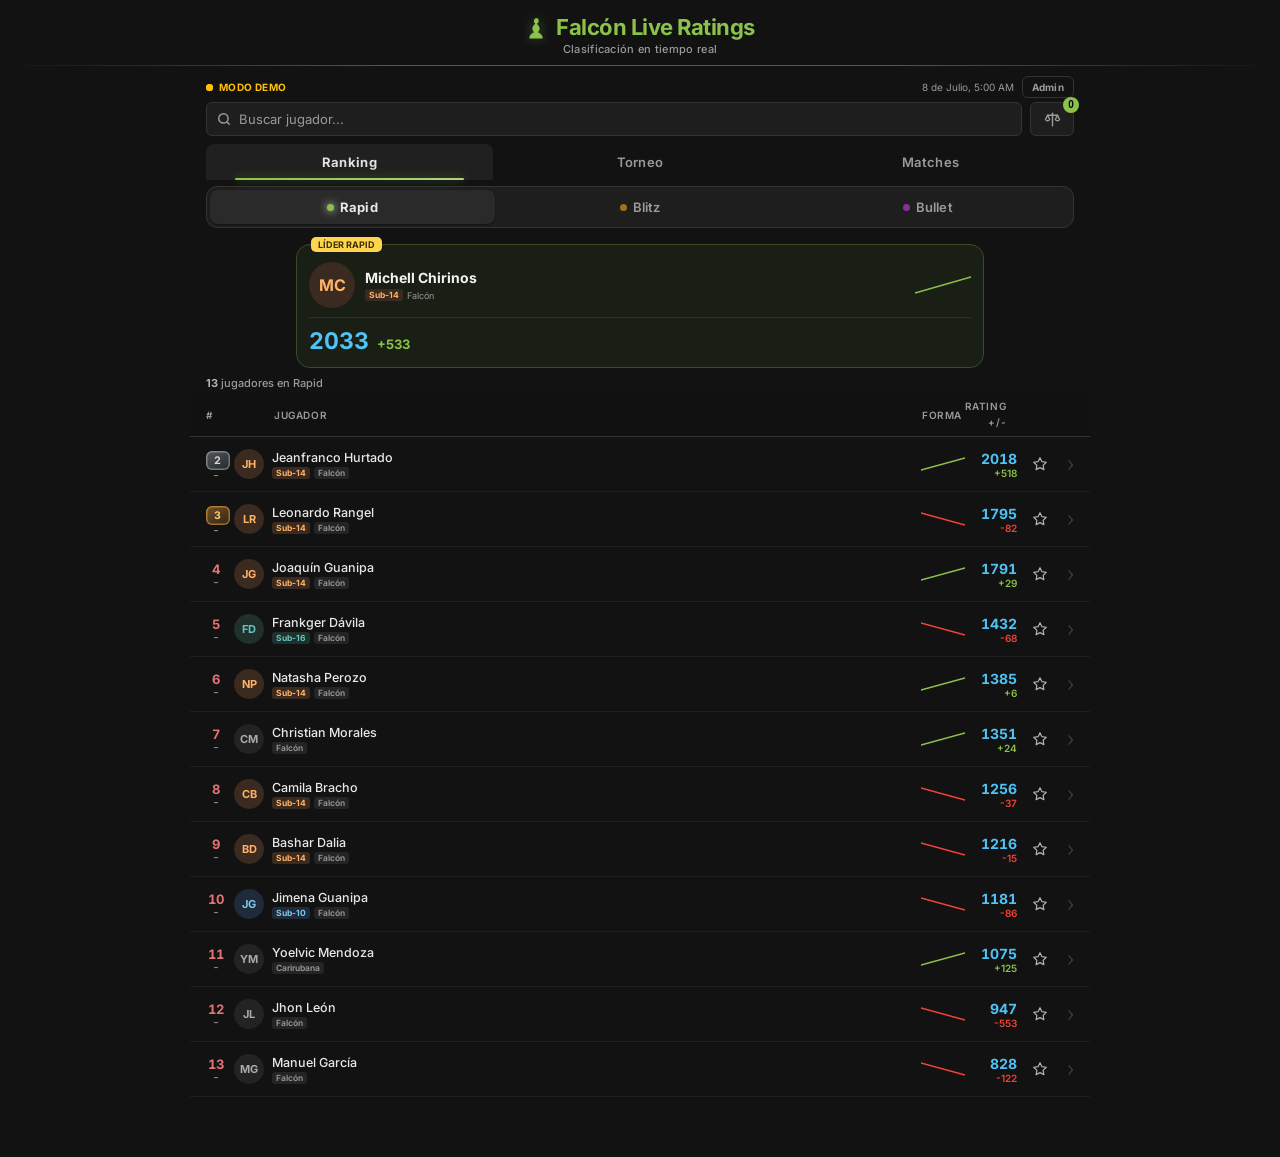
==== commit ed6f9e2d: "feat(web): tarjeta de jugador con vista previa, 2 formatos y sin solapes" ====
--- a/index.html
+++ b/index.html
@@ -1180,6 +1180,25 @@
   color:var(--text3);background:var(--bg3);border:1px solid var(--border);
   padding:5px 10px;border-radius:6px;cursor:pointer}
 .cmp-clear-btn:hover{color:var(--red);border-color:var(--red)}
+
+/* ─── v3.7 · Modal de tarjeta para compartir ─── */
+.modal--card{max-width:780px}
+.card-fmt{display:flex;gap:8px;margin-bottom:12px}
+.card-fmt .filter-chip{cursor:pointer;font-family:inherit}
+.card-preview{background:#0d0d0d;border:1px solid var(--border);border-radius:12px;padding:10px;
+  display:flex;align-items:center;justify-content:center;min-height:170px}
+.card-preview img{width:100%;height:auto;border-radius:8px;display:block}
+.card-loading{display:flex;align-items:center;gap:10px;color:var(--text2);font-size:13px;padding:34px 0}
+.card-loading.card-error{color:#ff8a80}
+.card-spinner{width:16px;height:16px;flex:0 0 auto;border-radius:50%;border:2px solid #333;
+  border-top-color:var(--green);animation:cardSpin .8s linear infinite}
+@keyframes cardSpin{to{transform:rotate(360deg)}}
+.card-actions{display:flex;gap:8px;margin-top:12px;flex-wrap:wrap}
+.card-actions .share-btn{flex:1 1 140px;justify-content:center}
+.card-hint{font-size:11px;color:var(--text3);margin-top:8px;line-height:1.5}
+@media (prefers-reduced-motion:reduce){.card-spinner{animation:none}}
+/* El gráfico sin datos no debe ocupar una tarjeta enorme */
+.chart-container--empty{height:auto;min-height:0;padding:22px 10px}
 /* V3.5 · Compartir comparación (tarjeta imagen) — mismo lenguaje que .cmp-clear-btn */
 .cmp-share-btn{font-family:inherit;font-size:10px;font-weight:700;letter-spacing:.3px;
   color:var(--text3);background:var(--bg3);border:1px solid var(--border);
@@ -1417,6 +1436,27 @@
       </div>
     </div>
     <div class="modal-body cmp-body" id="cmpBody"></div>
+  </div>
+</div>
+
+<div class="modal-overlay" id="cardModal" role="dialog" aria-modal="true" aria-labelledby="cardModalTitle">
+  <div class="modal modal--card">
+    <div class="modal-head">
+      <h3 id="cardModalTitle">TARJETA PARA COMPARTIR</h3>
+      <button class="modal-close" id="cardModalClose" aria-label="Cerrar">&times;</button>
+    </div>
+    <div class="modal-body">
+      <div class="card-fmt" id="cardFmt" role="group" aria-label="Formato de la tarjeta">
+        <button class="filter-chip active" type="button" data-fmt="wide">Horizontal</button>
+        <button class="filter-chip" type="button" data-fmt="square">Cuadrada</button>
+      </div>
+      <div class="card-preview" id="cardPreviewWrap"></div>
+      <div class="card-actions">
+        <button class="share-btn" id="cardShareBtn" type="button" disabled>Compartir</button>
+        <button class="share-btn" id="cardDownloadBtn" type="button" disabled>Descargar PNG</button>
+      </div>
+      <p class="card-hint">Incluye el rating de cada ritmo, el puesto, la variación y el balance de partidas, igual que en el perfil. Comparte la imagen o descárgala.</p>
+    </div>
   </div>
 </div>
 
@@ -3972,7 +4012,7 @@
 
   let chartHtml='<div class="pprofile-section pprofile-section--wide">'+
     '<div class="pprofile-section-title">Evolución del Rating</div>'+
-    '<div class="chart-container">';
+    '<div class="chart-container'+(datasets.length?'':' chart-container--empty')+'">';
   if(datasets.length){
     chartHtml+=`<canvas id="ratingChart"></canvas>`;
   }else{
@@ -4583,90 +4623,9 @@
     };
   }
 
-  // ─── V3 · TARJETA DE IMAGEN COMPARTIBLE (canvas nativo, cero deps) ───
-  // Genera una card 900×450 con la identidad visual de la app (nombre,
-  // ratings por ritmo, W/D/L) lista para redes sociales: usa Web Share
-  // API nivel 2 si está disponible (Android) o descarga el PNG como fallback.
+  // ─── v3.7 · TARJETA DE IMAGEN (previsualizar, compartir o descargar) ───
   const cardBtn=document.getElementById('shareCardBtn');
-  if(cardBtn){
-    cardBtn.onclick=()=>{
-      try{
-        const W=900,H=450;
-        const cv=document.createElement('canvas');cv.width=W;cv.height=H;
-        const ctx=cv.getContext('2d');
-        if(!ctx){showToast('No se pudo generar la tarjeta',{type:'error'});return}
-        // Fondo: base + acento de marca
-        ctx.fillStyle='#121212';ctx.fillRect(0,0,W,H);
-        const bg=ctx.createLinearGradient(0,0,W,H);
-        bg.addColorStop(0,'rgba(139,195,74,.10)');bg.addColorStop(.5,'rgba(139,195,74,.02)');bg.addColorStop(1,'rgba(79,195,247,.06)');
-        ctx.fillStyle=bg;ctx.fillRect(0,0,W,H);
-        // Hairline superior de marca
-        const hair=ctx.createLinearGradient(0,0,W,0);
-        hair.addColorStop(0,'rgba(139,195,74,0)');hair.addColorStop(.3,'rgba(139,195,74,.8)');hair.addColorStop(.7,'rgba(139,195,74,.8)');hair.addColorStop(1,'rgba(139,195,74,0)');
-        ctx.fillStyle=hair;ctx.fillRect(0,0,W,3);
-        // Título de la app
-        ctx.fillStyle='#8BC34A';ctx.font='700 26px Inter,system-ui,sans-serif';
-        ctx.fillText('FALCÓN LIVE RATINGS',48,64);
-        // Nombre del jugador (con recorte defensivo)
-        ctx.fillStyle='#ffffff';ctx.font='800 58px Inter,system-ui,sans-serif';
-        let nm=playerName;
-        while(ctx.measureText(nm).width>W-96&&nm.length>4)nm=nm.slice(0,-2);
-        ctx.fillText(nm+(nm!==playerName?'…':''),48,150);
-        // Categoría/municipio
-        const sub=[pRef.cat&&pRef.cat!=='-'?pRef.cat:'',pRef.mun&&pRef.mun!=='-'?pRef.mun:''].filter(Boolean).join(' · ');
-        if(sub){ctx.fillStyle='#9a9a9a';ctx.font='600 22px Inter,system-ui,sans-serif';ctx.fillText(sub,48,192)}
-        // Ratings por ritmo (3 columnas)
-        const ry=['Rapid','Blitz','Bullet'];
-        const rc={Rapid:'#8BC34A',Blitz:'#ffc107',Bullet:'#e040fb'};
-        const colW=(W-96)/3;
-        ry.forEach((r,i)=>{
-          const p=rhythms[r];
-          const x=48+i*colW;
-          const y=290;
-          ctx.fillStyle='rgba(255,255,255,.04)';
-          if(ctx.roundRect){ctx.beginPath();ctx.roundRect(x,y-64,colW-16,130,14);ctx.fill()}else{ctx.fillRect(x,y-64,colW-16,130)}
-          ctx.fillStyle=rc[r];ctx.font='700 20px Inter,system-ui,sans-serif';
-          ctx.fillText(r.toUpperCase(),x+18,y-24);
-          if(p){
-            ctx.fillStyle='#4fc3f7';ctx.font='800 46px Inter,system-ui,sans-serif';
-            ctx.fillText(String(p.e),x+18,y+28);
-            ctx.fillStyle=p.v>0?'#8BC34A':p.v<0?'#e57373':'#9a9a9a';
-            ctx.font='700 22px Inter,system-ui,sans-serif';
-            ctx.fillText((p.v>0?'+':'')+(p.v||0)+'  ·  #'+p.r,x+18,y+56);
-          }else{
-            ctx.fillStyle='#666';ctx.font='800 30px Inter,system-ui,sans-serif';
-            ctx.fillText('Unrated',x+18,y+28);
-          }
-        });
-        // Footer W/D/L + fecha
-        const gen=totales.find(t=>t.ritmo==='General')||totales[0];
-        if(gen){
-          ctx.fillStyle='#9a9a9a';ctx.font='600 20px Inter,system-ui,sans-serif';
-          const wd=gen.w+gen.d+gen.l;
-          ctx.fillText(`Total ${wd} partidas   ·   ${gen.w}W ${gen.d}D ${gen.l}L`,48,H-118);
-        }
-        ctx.fillStyle='#555';ctx.font='600 18px Inter,system-ui,sans-serif';
-        ctx.fillText('Clasificación en tiempo real · Falcón, Venezuela',48,H-56);
-        // Compartir o descargar
-        const slug=playerName.replace(/\s+/g,'_').toLowerCase();
-        cv.toBlob(async blob=>{
-          if(!blob){showToast('No se pudo generar la tarjeta',{type:'error'});return}
-          const file=new File([blob],'falcon_'+slug+'.png',{type:'image/png'});
-          if(navigator.canShare&&navigator.canShare({files:[file]})){
-            try{await navigator.share({files:[file],title:'Falcón Live Ratings — '+playerName})}
-            catch(e){/* usuario canceló */}
-          }else{
-            const a=document.createElement('a');
-            a.href=URL.createObjectURL(blob);a.download=file.name;a.click();
-            setTimeout(()=>URL.revokeObjectURL(a.href),5000);
-            showToast('Tarjeta descargada — lista para compartir',{type:'info'});
-          }
-        },'image/png');
-      }catch(err){
-        showToast('No se pudo generar la tarjeta',{type:'error'});
-      }
-    };
-  }
+  if(cardBtn)cardBtn.onclick=()=>openPlayerCardModal(playerName);
 
   // ─── MEJORA 8: Filtro por torneo en partidas ───
   const filterWrap=document.getElementById('partidasFilter');
@@ -4710,6 +4669,428 @@
     });
   }
 }
+
+// ═══ v3.7 · TARJETA DE JUGADOR PARA COMPARTIR ══════════════════════
+// Genera con canvas (sin dependencias) una imagen con los ratings del
+// jugador tal como se ven en el perfil. Se previsualiza en un modal antes
+// de compartir o descargar, para que el usuario vea el resultado.
+
+const CARD_FORMATS={wide:{w:1200,h:630},square:{w:1080,h:1080}};
+const CARD_RHYTHM_COLORS={Rapid:'#8BC34A',Blitz:'#ffc107',Bullet:'#e040fb'};
+let _cardState={name:null,format:'wide',blob:null,url:null};
+let _cardSeq=0;
+
+function cardRoundRect(ctx,x,y,w,h,r){
+  r=Math.min(r,w/2,h/2);
+  ctx.beginPath();
+  if(ctx.roundRect){ctx.roundRect(x,y,w,h,r);return}
+  ctx.moveTo(x+r,y);ctx.arcTo(x+w,y,x+w,y+h,r);ctx.arcTo(x+w,y+h,x,y+h,r);
+  ctx.arcTo(x,y+h,x,y,r);ctx.arcTo(x,y,x+w,y,r);ctx.closePath();
+}
+
+// Ajusta un texto al ancho disponible con puntos suspensivos (mide con el
+// font ya asignado al contexto, así nunca se sale de su caja).
+function cardFit(ctx,text,maxW){
+  let t=String(text==null?'':text);
+  if(ctx.measureText(t).width<=maxW)return t;
+  while(t.length>1&&ctx.measureText(t+'…').width>maxW)t=t.slice(0,-1);
+  return t.replace(/\s+$/,'')+'…';
+}
+
+function cardFont(weight,size){
+  return weight+' '+size+'px Inter,system-ui,-apple-system,"Segoe UI",Roboto,sans-serif';
+}
+
+function cardToday(){
+  try{
+    return new Date().toLocaleDateString('es-VE',{timeZone:'America/Caracas',day:'2-digit',month:'short',year:'numeric'}).replace(/\./g,'');
+  }catch(e){return new Date().toLocaleDateString()}
+}
+
+// Carga una imagen con CORS limpio y tiempo límite; si falla devuelve null
+// (foto externa sin cabeceras CORS → se usa el avatar de iniciales).
+function loadCardImage(url,timeout){
+  return new Promise(resolve=>{
+    if(!url)return resolve(null);
+    const img=new Image();
+    let done=false;
+    const finish=v=>{if(!done){done=true;resolve(v)}};
+    const timer=setTimeout(()=>finish(null),timeout||3500);
+    img.crossOrigin='anonymous';
+    img.referrerPolicy='no-referrer';
+    img.onload=()=>{clearTimeout(timer);finish(img)};
+    img.onerror=()=>{clearTimeout(timer);finish(null)};
+    img.src=url;
+  });
+}
+
+function drawCardCover(ctx,img,x,y,w,h,r){
+  const iw=img.naturalWidth||img.width,ih=img.naturalHeight||img.height;
+  if(!iw||!ih)return;
+  ctx.save();
+  cardRoundRect(ctx,x,y,w,h,r);
+  ctx.clip();
+  const sc=Math.max(w/iw,h/ih);
+  const dw=iw*sc,dh=ih*sc;
+  ctx.drawImage(img,x+(w-dw)/2,y+(h-dh)/2,dw,dh);
+  ctx.restore();
+}
+
+// Mini-sparkline dentro de la tarjeta (los datos ya vienen en el ranking).
+function drawCardSpark(ctx,sp,x,y,w,h,color){
+  if(!Array.isArray(sp)||sp.length<2)return;
+  const min=Math.min(...sp),max=Math.max(...sp);
+  const range=(max-min)||1;
+  ctx.save();
+  ctx.strokeStyle=color;ctx.globalAlpha=.85;ctx.lineWidth=2;ctx.lineJoin='round';ctx.lineCap='round';
+  ctx.beginPath();
+  sp.forEach((v,i)=>{
+    const px=x+(i/(sp.length-1))*w;
+    const py=y+h-((v-min)/range)*h;
+    i?ctx.lineTo(px,py):ctx.moveTo(px,py);
+  });
+  ctx.stroke();
+  // punto final
+  const last=sp[sp.length-1];
+  ctx.globalAlpha=1;ctx.fillStyle=color;
+  ctx.beginPath();
+  ctx.arc(x+w,y+h-((last-min)/range)*h,2.6,0,Math.PI*2);
+  ctx.fill();
+  ctx.restore();
+}
+
+// Balance global V/T/D del historial (usa la fila "General" si existe).
+function cardWdl(totales){
+  if(!Array.isArray(totales)||!totales.length)return null;
+  const g=totales.find(t=>t&&t.ritmo==='General');
+  if(g){
+    const w=g.w||0,d=g.d||0,l=g.l||0;
+    const total=g.total||(w+d+l);
+    return total?{w,d,l,total}:null;
+  }
+  let w=0,d=0,l=0;
+  for(const t of totales){w+=t.w||0;d+=t.d||0;l+=t.l||0}
+  return (w+d+l)?{w,d,l,total:w+d+l}:null;
+}
+
+async function buildPlayerCardCanvas(name,format){
+  const fmt=CARD_FORMATS[format]||CARD_FORMATS.wide;
+  const W=fmt.w,H=fmt.h;
+  const cv=document.createElement('canvas');
+  cv.width=W;cv.height=H;
+  const ctx=cv.getContext('2d');
+  if(!ctx)throw new Error('sin contexto 2d');
+
+  const rhythms={
+    Rapid:findPlayerInRhythm(name,'Rapid'),
+    Blitz:findPlayerInRhythm(name,'Blitz'),
+    Bullet:findPlayerInRhythm(name,'Bullet')
+  };
+  const hist=(data&&data.historial)?data.historial[name]:null;
+  const ref=rhythms.Rapid||rhythms.Blitz||rhythms.Bullet||hist||{n:name};
+  const wdl=cardWdl(hist&&hist.totales?hist.totales:[]);
+
+  const imgs=await Promise.all([
+    loadCardImage(ref.foto,3000),
+    loadCardImage('/icons/icon-192.png',2500)
+  ]);
+  const photo=imgs[0],emblem=imgs[1];
+
+  const sq=format==='square';
+  const L=sq?{
+    pad:64,emblem:72,emblemY:58,
+    titleY:96,titleSize:26,subY:128,subSize:15,
+    dividerY:170,
+    avX:64,avY:206,avSize:200,avR:24,
+    nameX:300,nameY:288,nameSize:52,
+    tagY:322,tagH:40,tagSize:15,
+    cardsTop:446,cardH:296,gap:18,
+    labelDy:46,labelSize:17,eloDy:136,eloSize:60,
+    rankDy:200,rankSize:16,gamesDy:236,gamesSize:14,
+    perfY:766,perfSize:18,
+    footY:H-64,footSize:15
+  }:{
+    pad:56,emblem:60,emblemY:42,
+    titleY:76,titleSize:22,subY:104,subSize:13.5,
+    dividerY:140,
+    avX:56,avY:170,avSize:132,avR:18,
+    nameX:212,nameY:238,nameSize:44,
+    tagY:264,tagH:30,tagSize:13,
+    cardsTop:330,cardH:178,gap:18,
+    labelDy:34,labelSize:15,eloDy:92,eloSize:46,
+    rankDy:136,rankSize:14,gamesDy:160,gamesSize:12.5,
+    perfY:556,perfSize:15,
+    footY:H-44,footSize:12.5
+  };
+
+  // ── Fondo con brillo de marca ──
+  ctx.fillStyle='#0d0d0d';ctx.fillRect(0,0,W,H);
+  let g=ctx.createRadialGradient(W*.16,H*.02,0,W*.16,H*.02,W*.9);
+  g.addColorStop(0,'rgba(139,195,74,.16)');g.addColorStop(.45,'rgba(139,195,74,.04)');g.addColorStop(1,'rgba(0,0,0,0)');
+  ctx.fillStyle=g;ctx.fillRect(0,0,W,H);
+  g=ctx.createRadialGradient(W*.94,H*.98,0,W*.94,H*.98,W*.75);
+  g.addColorStop(0,'rgba(79,195,247,.10)');g.addColorStop(1,'rgba(0,0,0,0)');
+  ctx.fillStyle=g;ctx.fillRect(0,0,W,H);
+  const hair=ctx.createLinearGradient(0,0,W,0);
+  hair.addColorStop(0,'rgba(139,195,74,0)');hair.addColorStop(.28,'rgba(139,195,74,.9)');
+  hair.addColorStop(.72,'rgba(255,213,79,.75)');hair.addColorStop(1,'rgba(139,195,74,0)');
+  ctx.fillStyle=hair;ctx.fillRect(0,0,W,3);
+
+  // ── Cabecera: emblema + marca + fecha ──
+  let textX=L.pad;
+  if(emblem){
+    drawCardCover(ctx,emblem,L.pad,L.emblemY,L.emblem,L.emblem,L.emblem*.22);
+    textX=L.pad+L.emblem+16;
+  }
+  ctx.textAlign='left';ctx.textBaseline='alphabetic';
+  ctx.fillStyle='#8BC34A';ctx.font=cardFont(700,L.titleSize);
+  ctx.fillText('FALCÓN LIVE RATINGS',textX,L.titleY);
+  ctx.fillStyle='#8a8a8a';ctx.font=cardFont(500,L.subSize);
+  ctx.fillText(cardFit(ctx,'Ranking de ajedrez · Falcón, Venezuela',W-L.pad-textX-(sq?150:170)),textX,L.subY);
+  ctx.textAlign='right';
+  ctx.fillStyle='#9a9a9a';ctx.font=cardFont(600,L.subSize);
+  ctx.fillText(cardToday(),W-L.pad,L.subY);
+  ctx.textAlign='left';
+
+  // ── Separador ──
+  ctx.strokeStyle='rgba(255,255,255,.09)';ctx.lineWidth=1;
+  ctx.beginPath();ctx.moveTo(L.pad,L.dividerY);ctx.lineTo(W-L.pad,L.dividerY);ctx.stroke();
+
+  // ── Avatar (foto real o iniciales) ──
+  const cat=catColor(ref.cat);
+  if(photo){
+    drawCardCover(ctx,photo,L.avX,L.avY,L.avSize,L.avSize,L.avR);
+  }else{
+    ctx.fillStyle=cat.bg;
+    cardRoundRect(ctx,L.avX,L.avY,L.avSize,L.avSize,L.avR);ctx.fill();
+    ctx.fillStyle=cat.fg;
+    ctx.font=cardFont(700,Math.round(L.avSize*.34));
+    ctx.textAlign='center';
+    ctx.fillText(initials(name),L.avX+L.avSize/2,L.avY+L.avSize/2+L.avSize*.12);
+    ctx.textAlign='left';
+  }
+  ctx.strokeStyle='rgba(255,255,255,.13)';ctx.lineWidth=2;
+  cardRoundRect(ctx,L.avX,L.avY,L.avSize,L.avSize,L.avR);ctx.stroke();
+
+  // ── Nombre + etiquetas ──
+  ctx.fillStyle='#ffffff';ctx.font=cardFont(700,L.nameSize);
+  ctx.fillText(cardFit(ctx,name,W-L.nameX-L.pad),L.nameX,L.nameY);
+
+  const tagFont=cardFont(600,L.tagSize);
+  let tx=L.nameX;
+  const chip=(label,bg,fg)=>{
+    if(!label)return;
+    ctx.font=tagFont;
+    const pw=Math.round(L.tagH*.62);
+    const cw=ctx.measureText(label).width+pw*2;
+    if(tx+cw>W-L.pad)return;
+    ctx.fillStyle=bg;
+    cardRoundRect(ctx,tx,L.tagY,cw,L.tagH,L.tagH/2);ctx.fill();
+    ctx.fillStyle=fg;ctx.textBaseline='middle';
+    ctx.fillText(label,tx+pw,L.tagY+L.tagH/2+1);
+    ctx.textBaseline='alphabetic';
+    tx+=cw+8;
+  };
+  if(ref.cat&&ref.cat!=='-')chip(ref.cat,cat.bg,cat.fg);
+  if(ref.mun&&ref.mun!=='-')chip(ref.mun,'rgba(255,255,255,.07)','#b3b3b3');
+
+  // ── Ratings por ritmo (3 tarjetas, sin solapes) ──
+  const cardW=(W-L.pad*2-L.gap*2)/3;
+  ['Rapid','Blitz','Bullet'].forEach((ry,i)=>{
+    const p=rhythms[ry];
+    const x=L.pad+i*(cardW+L.gap),y=L.cardsTop;
+    const col=CARD_RHYTHM_COLORS[ry];
+    ctx.fillStyle='rgba(255,255,255,.035)';
+    cardRoundRect(ctx,x,y,cardW,L.cardH,16);ctx.fill();
+    ctx.strokeStyle='rgba(255,255,255,.08)';ctx.lineWidth=1.5;
+    cardRoundRect(ctx,x,y,cardW,L.cardH,16);ctx.stroke();
+    ctx.fillStyle=col;
+    cardRoundRect(ctx,x+1,y+18,5,L.cardH-36,2.5);ctx.fill();
+    const ix=x+(sq?26:20);
+    const maxW=cardW-(sq?52:40);
+
+    ctx.fillStyle=col;ctx.font=cardFont(700,L.labelSize);
+    ctx.fillText(ry.toUpperCase(),ix,y+L.labelDy);
+
+    if(p){
+      ctx.fillStyle='#ffffff';ctx.font=cardFont(700,L.eloSize);
+      ctx.fillText(String(p.e),ix,y+L.eloDy);
+      const v=p.v||0;
+      ctx.font=cardFont(600,L.rankSize);
+      ctx.fillStyle='#9a9a9a';
+      const rankTxt='Rank #'+(p.r||'-');
+      ctx.fillText(rankTxt,ix,y+L.rankDy);
+      const rankW=ctx.measureText(rankTxt).width;
+      ctx.font=cardFont(700,L.rankSize);
+      ctx.fillStyle=v>0?'#8BC34A':(v<0?'#e57373':'#8a8a8a');
+      ctx.fillText((v>0?'+':'')+v,ix+rankW+12,y+L.rankDy);
+      if(p.p){
+        ctx.fillStyle='#7d7d7d';ctx.font=cardFont(500,L.gamesSize);
+        ctx.fillText(p.p+(p.p===1?' partida':' partidas'),ix,y+L.gamesDy);
+      }
+      // tendencia (sparkline) abajo a la derecha, sin tocar el texto
+      if(Array.isArray(p.sp)&&p.sp.length>=3){
+        const sw=Math.min(cardW*.42,(sq?150:120)),sh=(sq?54:36);
+        drawCardSpark(ctx,p.sp,x+cardW-(sq?26:20)-sw,y+L.cardH-(sq?74:56),sw,sh,col);
+      }
+    }else{
+      ctx.fillStyle='#5f5f5f';ctx.font=cardFont(700,Math.round(L.eloSize*.6));
+      ctx.fillText('Sin rating',ix,y+L.eloDy);
+      ctx.fillStyle='#6a6a6a';ctx.font=cardFont(500,L.gamesSize);
+      ctx.fillText(cardFit(ctx,'Aún sin partidas en este ritmo',maxW),ix,y+L.rankDy);
+    }
+  });
+
+  // ── Balance de partidas ──
+  if(wdl){
+    const pct=Math.round((wdl.w+.5*wdl.d)/wdl.total*100);
+    if(sq){
+      // Cuadrada: cuatro recuadros que llenan el espacio inferior
+      const stats=[['PARTIDAS',wdl.total,'#e8e8e8',pct+'% de puntos'],
+                   ['VICTORIAS',wdl.w,'#8BC34A',''],
+                   ['TABLAS',wdl.d,'#ffd54f',''],
+                   ['DERROTAS',wdl.l,'#e57373','']];
+      const bw=(W-L.pad*2-L.gap*3)/4,by=812,bh=126;
+      stats.forEach((it,i)=>{
+        const bx=L.pad+i*(bw+L.gap);
+        ctx.fillStyle='rgba(255,255,255,.035)';
+        cardRoundRect(ctx,bx,by,bw,bh,14);ctx.fill();
+        ctx.strokeStyle='rgba(255,255,255,.07)';ctx.lineWidth=1.5;
+        cardRoundRect(ctx,bx,by,bw,bh,14);ctx.stroke();
+        ctx.fillStyle='#8a8a8a';ctx.font=cardFont(700,13);
+        ctx.fillText(cardFit(ctx,it[0],bw-36),bx+18,by+36);
+        ctx.fillStyle=it[2];ctx.font=cardFont(700,42);
+        ctx.fillText(String(it[1]),bx+18,by+84);
+        if(it[3]){
+          ctx.fillStyle='#8a8a8a';ctx.font=cardFont(500,13);
+          ctx.fillText(it[3],bx+18,by+bh-16);
+        }
+      });
+    }else{
+      ctx.font=cardFont(600,L.perfSize);
+      ctx.fillStyle='#b8b8b8';
+      ctx.fillText(`${wdl.total} partidas · ${wdl.w}V ${wdl.d}T ${wdl.l}D · ${pct}% de puntos`,L.pad,L.perfY);
+    }
+  }
+
+  // ── Pie ──
+  ctx.fillStyle='#6a6a6a';ctx.font=cardFont(500,L.footSize);
+  ctx.fillText('falcón-live-ratings.vercel.app',L.pad,L.footY);
+  return cv;
+}
+
+function openPlayerCardModal(name){
+  const modal=document.getElementById('cardModal');
+  if(!modal)return;
+  _cardState={name,format:'wide',blob:null,url:null};
+  document.querySelectorAll('#cardFmt .filter-chip').forEach(b=>{
+    const on=b.dataset.fmt==='wide';
+    b.classList.toggle('active',on);
+    b.setAttribute('aria-pressed',on?'true':'false');
+  });
+  modal.classList.add('open');
+  renderPlayerCardPreview();
+}
+
+async function renderPlayerCardPreview(){
+  const st=_cardState;
+  if(!st.name)return;
+  const wrap=document.getElementById('cardPreviewWrap');
+  const shareBtn=document.getElementById('cardShareBtn');
+  const dlBtn=document.getElementById('cardDownloadBtn');
+  if(!wrap)return;
+  const my=++_cardSeq;
+  if(st.url){URL.revokeObjectURL(st.url);st.url=null}
+  st.blob=null;
+  if(shareBtn)shareBtn.disabled=true;
+  if(dlBtn)dlBtn.disabled=true;
+  wrap.innerHTML='<div class="card-loading"><span class="card-spinner"></span>Generando tarjeta…</div>';
+  try{
+    const cv=await buildPlayerCardCanvas(st.name,st.format);
+    const blob=await new Promise(res=>cv.toBlob(res,'image/png'));
+    if(!blob)throw new Error('sin imagen');
+    if(my!==_cardSeq)return;
+    st.blob=blob;
+    st.url=URL.createObjectURL(blob);
+    const img=document.createElement('img');
+    img.src=st.url;img.alt='Tarjeta de '+st.name;img.decoding='async';
+    wrap.innerHTML='';wrap.appendChild(img);
+    if(shareBtn){
+      const file=new File([blob],'tarjeta.png',{type:'image/png'});
+      const canShareImgs=!!(navigator.canShare&&navigator.canShare({files:[file]}));
+      shareBtn.style.display=canShareImgs?'':'none';
+      shareBtn.disabled=!canShareImgs;
+    }
+    if(dlBtn)dlBtn.disabled=false;
+  }catch(e){
+    if(my!==_cardSeq)return;
+    wrap.innerHTML='<div class="card-loading card-error">No se pudo generar la tarjeta. Inténtalo de nuevo.</div>';
+    showToast('No se pudo generar la tarjeta',{type:'error'});
+  }
+}
+
+function cardFileName(){
+  return 'falcon_'+(String(_cardState.name||'jugador').normalize('NFD').replace(/[\u0300-\u036f]/g,'').replace(/[^A-Za-z0-9]+/g,'_').toLowerCase())+'.png';
+}
+
+async function sharePlayerCard(){
+  const st=_cardState;
+  if(!st.blob)return;
+  const file=new File([st.blob],cardFileName(),{type:'image/png'});
+  if(navigator.canShare&&navigator.canShare({files:[file]})){
+    try{await navigator.share({files:[file],title:'Falcón Live Ratings — '+st.name,text:'Ratings de '+st.name})}
+    catch(e){/* el usuario canceló */}
+  }else{
+    downloadPlayerCard();
+  }
+}
+
+function downloadPlayerCard(){
+  const st=_cardState;
+  if(!st.blob)return;
+  const url=st.url||URL.createObjectURL(st.blob);
+  const a=document.createElement('a');
+  a.href=url;a.download=cardFileName();
+  document.body.appendChild(a);a.click();a.remove();
+  if(!st.url)setTimeout(()=>URL.revokeObjectURL(url),4000);
+  showToast('Tarjeta descargada',{type:'info'});
+}
+
+function closePlayerCardModal(){
+  const modal=document.getElementById('cardModal');
+  if(modal)modal.classList.remove('open');
+  _cardSeq++;
+  if(_cardState.url){URL.revokeObjectURL(_cardState.url)}
+  _cardState={name:null,format:_cardState.format||'wide',blob:null,url:null};
+}
+
+(function bindCardModal(){
+  const modal=document.getElementById('cardModal');
+  if(!modal)return;
+  const close=document.getElementById('cardModalClose');
+  if(close)close.onclick=closePlayerCardModal;
+  modal.addEventListener('click',e=>{if(e.target.id==='cardModal')closePlayerCardModal()});
+  document.addEventListener('keydown',e=>{
+    if(e.key==='Escape'&&modal.classList.contains('open'))closePlayerCardModal();
+  });
+  const fmt=document.getElementById('cardFmt');
+  if(fmt)fmt.addEventListener('click',e=>{
+    const chip=e.target.closest('.filter-chip');
+    if(!chip||!chip.dataset.fmt)return;
+    if(_cardState.format===chip.dataset.fmt)return;
+    _cardState.format=chip.dataset.fmt;
+    fmt.querySelectorAll('.filter-chip').forEach(b=>{
+      const on=b===chip;
+      b.classList.toggle('active',on);
+      b.setAttribute('aria-pressed',on?'true':'false');
+    });
+    if(_cardState.name)renderPlayerCardPreview();
+  });
+  const sb=document.getElementById('cardShareBtn');
+  if(sb)sb.onclick=sharePlayerCard;
+  const db=document.getElementById('cardDownloadBtn');
+  if(db)db.onclick=downloadPlayerCard;
+})();
 
 // ─── MEJORA 2: Toast global + v2 Mejora 3: variantes con cola y a11y ───
 // Firma retrocompatible: showToast('mensaje') sigue funcionando (variante 'success' por defecto).
